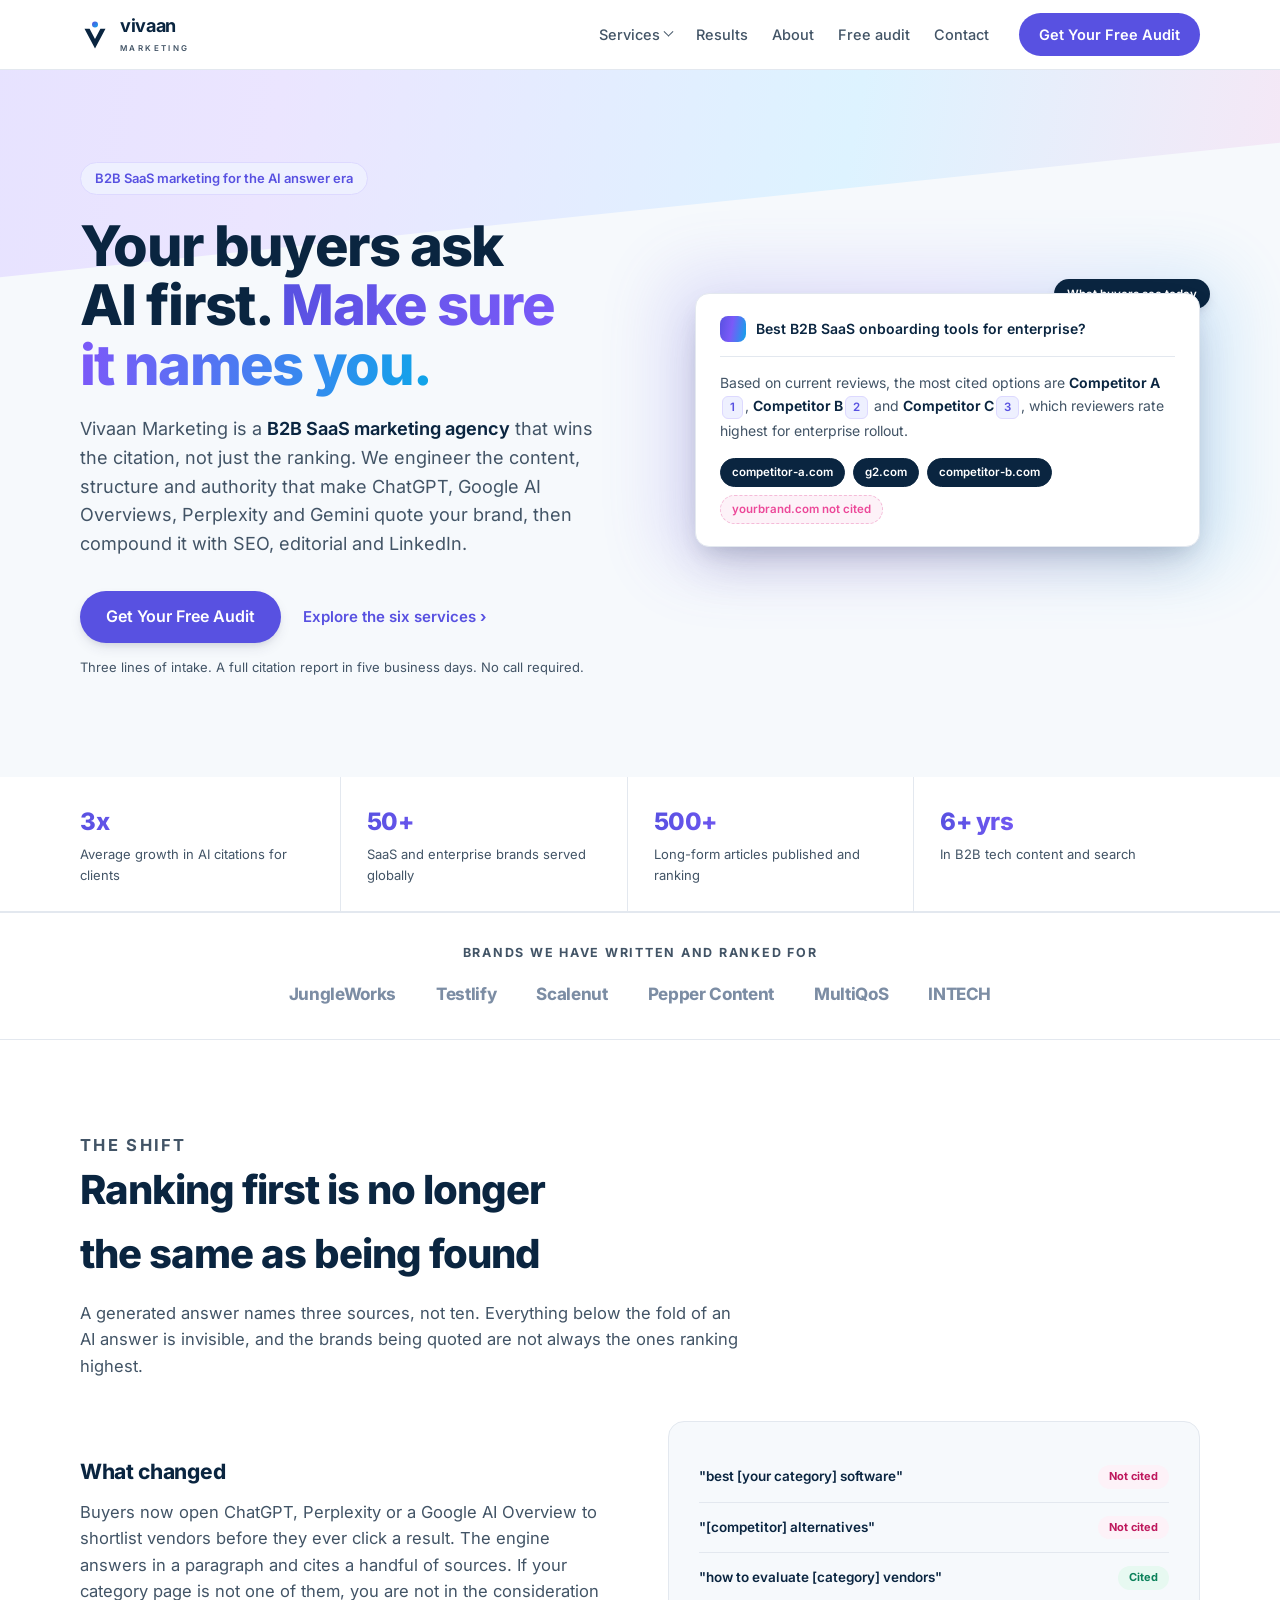
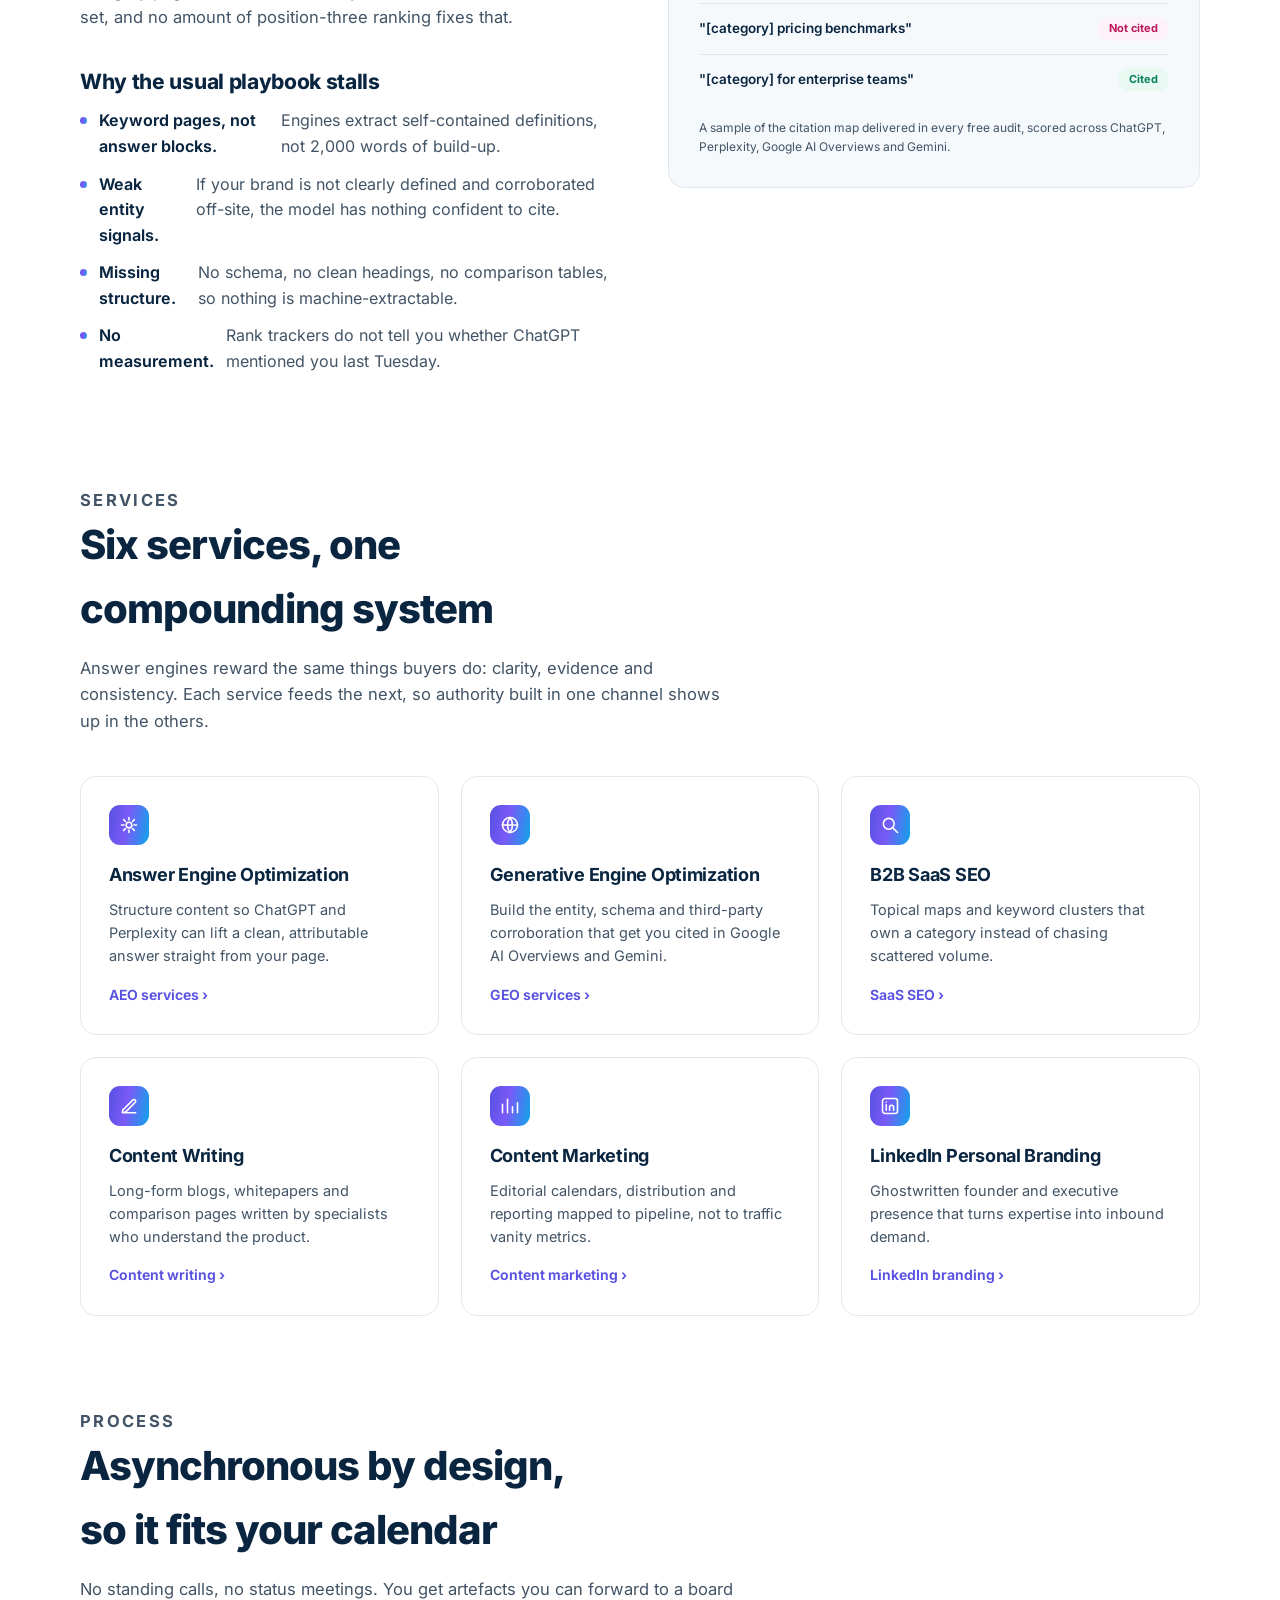
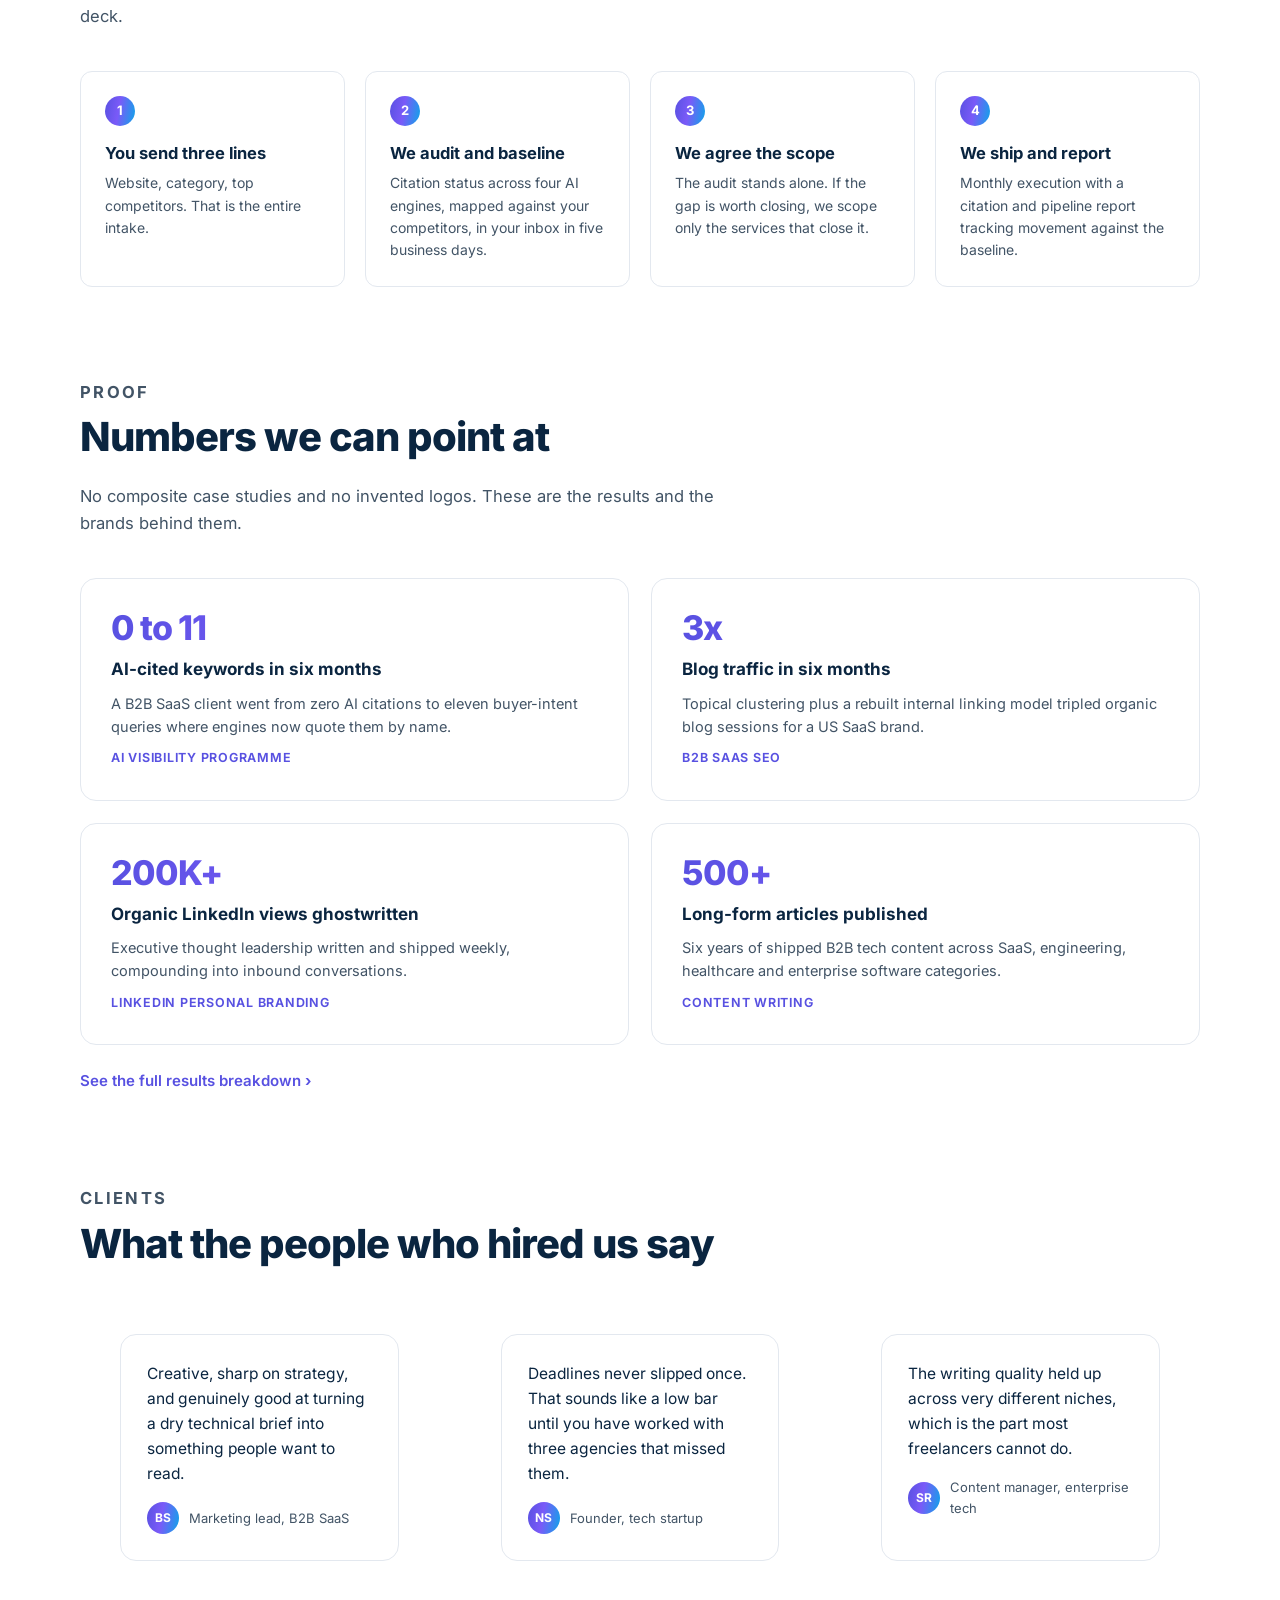
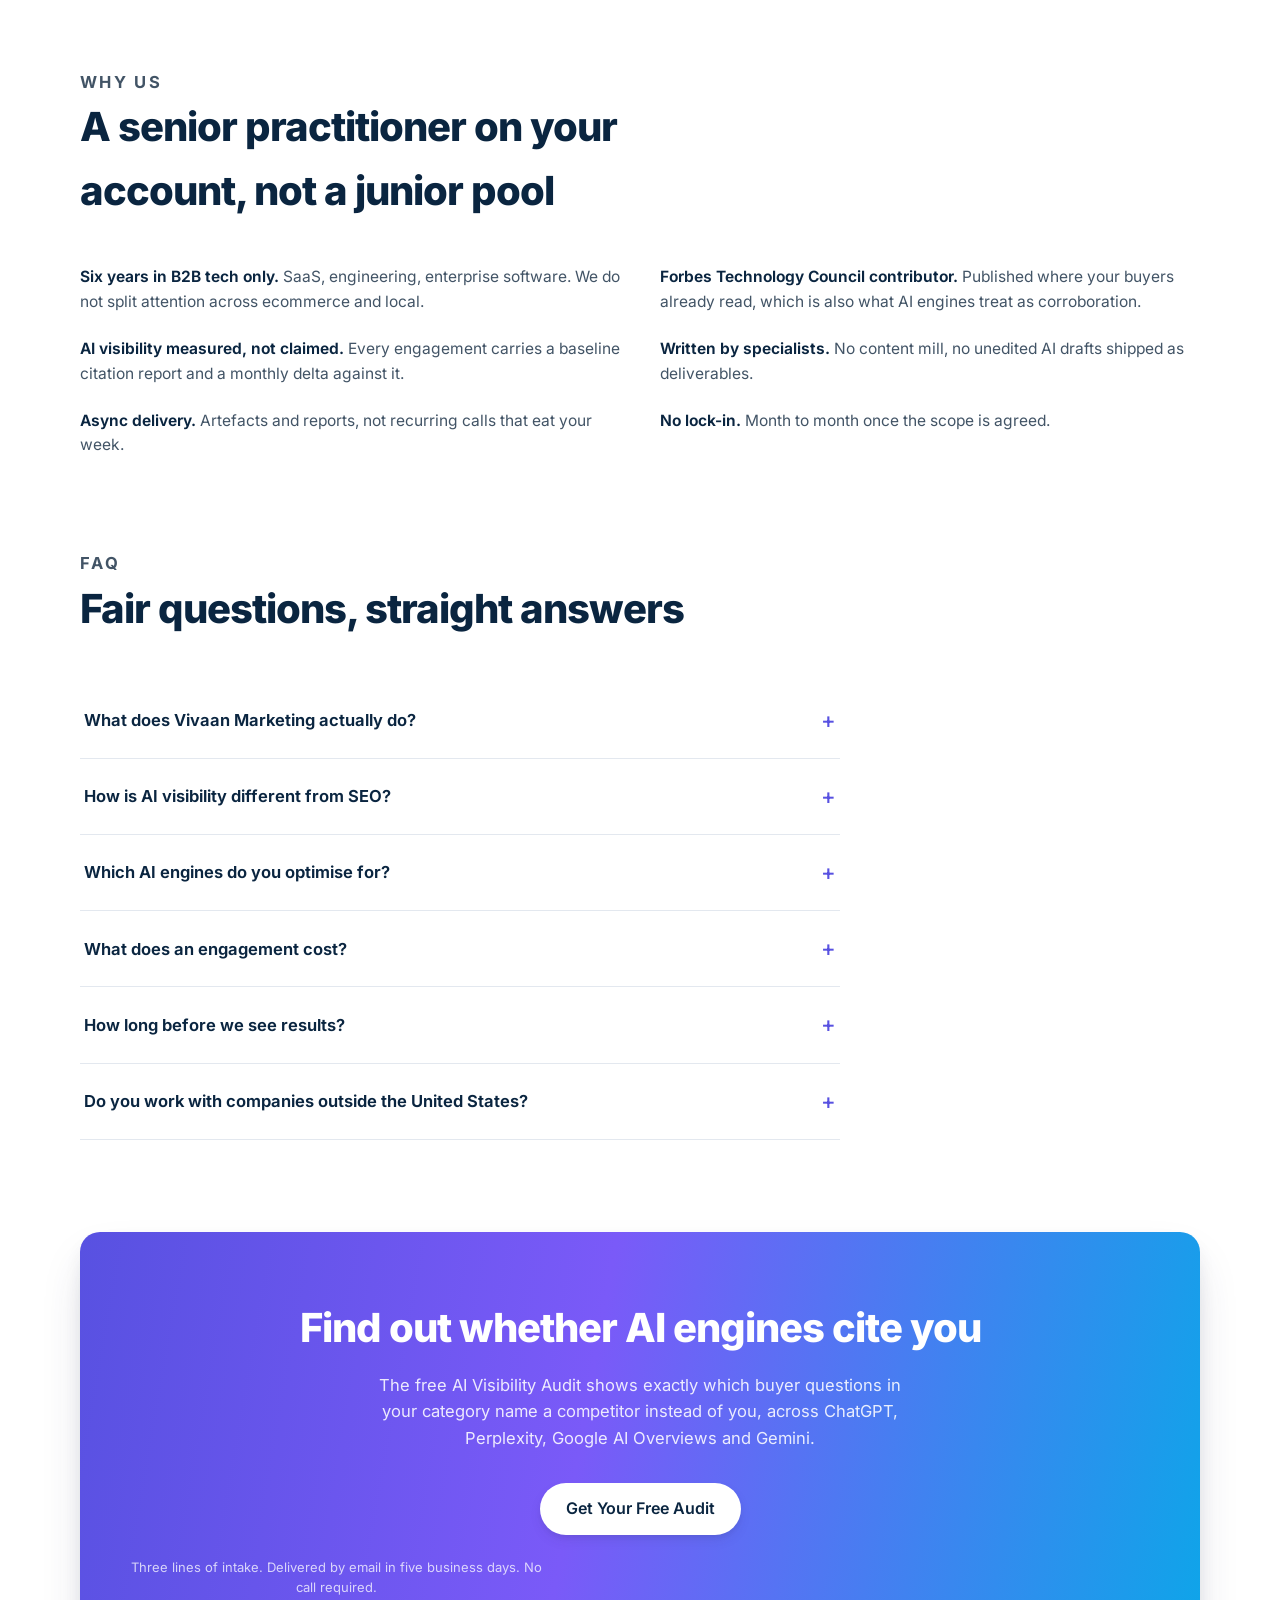
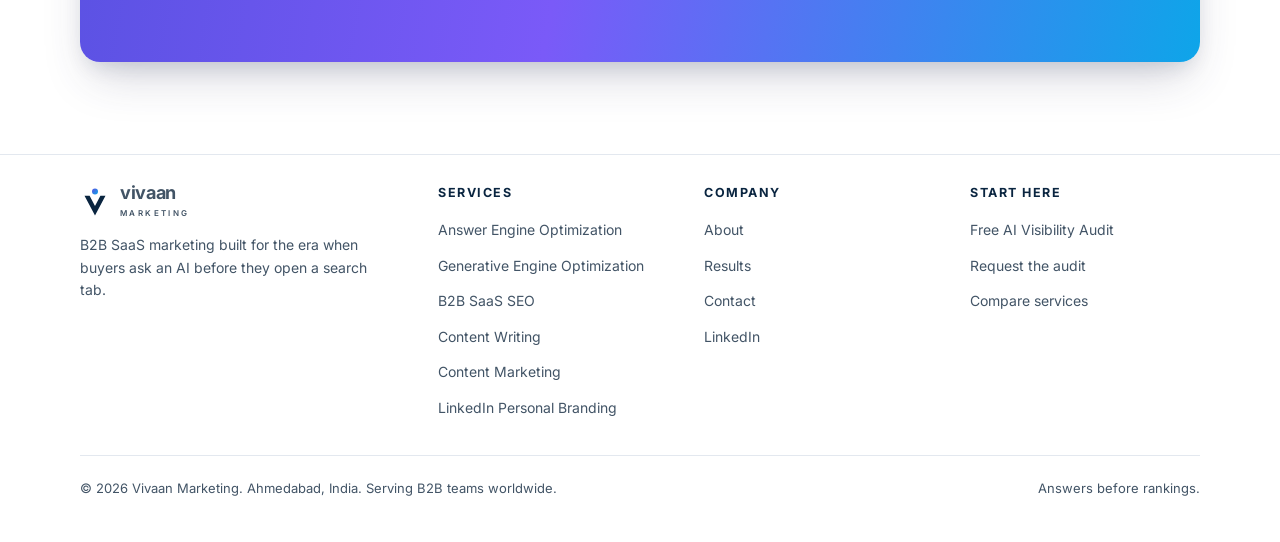
==== index.html @ de5fc1b3 "Build Vivaan Marketing site: 13 pages, AEO/GEO schema, CWV optimised Full-service B2B SaaS marketing" ====
<!doctype html>
<html lang="en">
<head>
<meta charset="utf-8">
<meta name="viewport" content="width=device-width, initial-scale=1">
<title>Vivaan Marketing | B2B SaaS Marketing and AI Visibility Agency</title>
<meta name="description" content="B2B SaaS marketing agency for AI search. We make ChatGPT, Google AI Overviews and Perplexity cite your brand. Free AI Visibility Audit, no call required.">
<link rel="canonical" href="https://vivaanmarketing.com/">
<meta name="robots" content="index, follow, max-image-preview:large, max-snippet:-1, max-video-preview:-1">
<link rel="preload" href="/assets/fonts/inter-latin.woff2" as="font" type="font/woff2" crossorigin>
<link rel="stylesheet" href="/assets/site.css">
<link rel="icon" href="/assets/favicon.svg" type="image/svg+xml">
<meta name="theme-color" content="#5851E1">
<meta property="og:site_name" content="Vivaan Marketing">
<meta property="og:title" content="Vivaan Marketing | B2B SaaS Marketing and AI Visibility Agency">
<meta property="og:description" content="B2B SaaS marketing agency for AI search. We make ChatGPT, Google AI Overviews and Perplexity cite your brand. Free AI Visibility Audit, no call required.">
<meta property="og:type" content="website">
<meta property="og:url" content="https://vivaanmarketing.com/">
<meta property="og:image" content="https://vivaanmarketing.com/assets/social-card.png">
<meta property="og:image:width" content="1200">
<meta property="og:image:height" content="630">
<meta name="twitter:card" content="summary_large_image">
<meta name="twitter:title" content="Vivaan Marketing | B2B SaaS Marketing and AI Visibility Agency">
<meta name="twitter:description" content="B2B SaaS marketing agency for AI search. We make ChatGPT, Google AI Overviews and Perplexity cite your brand. Free AI Visibility Audit, no call required.">
<meta name="twitter:image" content="https://vivaanmarketing.com/assets/social-card.png">
<script type="application/ld+json">{"@context":"https://schema.org","@graph":[{"@type":["ProfessionalService","Organization"],"@id":"https://vivaanmarketing.com/#org","name":"Vivaan Marketing","alternateName":"Vivaan Martech","url":"https://vivaanmarketing.com/","logo":{"@type":"ImageObject","url":"https://vivaanmarketing.com/assets/logo.svg"},"image":"https://vivaanmarketing.com/assets/social-card.png","email":"devmurari.sachin87@gmail.com","description":"B2B SaaS marketing agency specialising in AI search visibility. We make brands the source that ChatGPT, Google AI Overviews, Perplexity, Gemini and Claude cite, and back it with SEO, content and LinkedIn programmes.","slogan":"Answers before rankings.","foundingDate":"2024","sameAs":["https://www.linkedin.com/in/vivaan-martech-868863165/","https://sachindevmurari.com"],"address":{"@type":"PostalAddress","addressLocality":"Ahmedabad","addressRegion":"Gujarat","addressCountry":"IN"},"areaServed":[{"@type":"Country","name":"United States"},{"@type":"Country","name":"United Kingdom"},{"@type":"Country","name":"Canada"},{"@type":"Country","name":"Australia"},{"@type":"Country","name":"India"}],"knowsAbout":["Answer Engine Optimization","Generative Engine Optimization","AI search visibility","B2B SaaS SEO","B2B content marketing","LinkedIn personal branding","Topical authority","Schema markup"],"numberOfEmployees":{"@type":"QuantitativeValue","value":6}},{"@type":"WebSite","@id":"https://vivaanmarketing.com/#website","url":"https://vivaanmarketing.com/","name":"Vivaan Marketing","publisher":{"@id":"https://vivaanmarketing.com/#org"},"inLanguage":"en"},{"@type":"WebPage","@id":"https://vivaanmarketing.com/#page","url":"https://vivaanmarketing.com/","name":"Vivaan Marketing | B2B SaaS Marketing and AI Visibility Agency","description":"B2B SaaS marketing agency for AI search. We make ChatGPT, Google AI Overviews and Perplexity cite your brand. Free AI Visibility Audit, no call required.","isPartOf":{"@id":"https://vivaanmarketing.com/#website"},"about":{"@id":"https://vivaanmarketing.com/#org"},"inLanguage":"en"},{"@type":"FAQPage","mainEntity":[{"@type":"Question","name":"What does Vivaan Marketing actually do?","acceptedAnswer":{"@type":"Answer","text":"We are a B2B SaaS marketing agency that makes brands visible in AI answers and in search. Six services sit under one strategy: answer engine optimization, generative engine optimization, B2B SaaS SEO, content writing, content marketing, and LinkedIn personal branding. Most clients start with a free AI Visibility Audit and move to a monthly programme."}},{"@type":"Question","name":"How is AI visibility different from SEO?","acceptedAnswer":{"@type":"Answer","text":"SEO earns a position in a list of ten blue links. AI visibility earns a mention inside a single generated answer, where there is no list and usually three to five sources. The mechanics differ: AI engines favour clearly defined entities, extractable answer blocks, structured data, and corroboration across third-party sources. Ranking first on Google does not guarantee a citation in ChatGPT."}},{"@type":"Question","name":"Which AI engines do you optimise for?","acceptedAnswer":{"@type":"Answer","text":"ChatGPT and its search mode, Google AI Overviews and AI Mode, Perplexity, Google Gemini, Claude, and Microsoft Copilot. These systems draw on overlapping but distinct source pools, so we track each separately rather than assuming one score covers all of them."}},{"@type":"Question","name":"What does an engagement cost?","acceptedAnswer":{"@type":"Answer","text":"The AI Visibility Audit is free. Monthly programmes typically run between 2,000 and 6,000 US dollars depending on how many of the six services are in scope and the publishing volume. There is no long lock-in, and pricing is agreed in writing before anything starts."}},{"@type":"Question","name":"How long before we see results?","acceptedAnswer":{"@type":"Answer","text":"Technical and schema fixes can change AI citation behaviour within four to eight weeks because engines re-crawl frequently. Organic search movement is slower, usually three to six months for a competitive B2B category. Our published benchmark is one client moving from zero to eleven AI-cited keywords in six months."}},{"@type":"Question","name":"Do you work with companies outside the United States?","acceptedAnswer":{"@type":"Answer","text":"Yes. We are based in Ahmedabad, India and work with B2B teams across the United States, United Kingdom, Canada, Australia and India. Delivery is asynchronous by default, which is why time zones have never been the constraint."}}]}]}</script>
</head>
<body>
<a class="skip" href="#main">Skip to content</a>
<header class="nav"><div class="nav-inner" id="navInner"><a class="brand" href="/" aria-label="Vivaan Marketing home"><svg viewBox="0 0 200 200" width="30" height="30" aria-hidden="true" focusable="false"><defs><linearGradient id="navGrad" x1="0" y1="0" x2="1" y2="1"><stop offset="0" stop-color="#5851E1"/><stop offset="1" stop-color="#0EA5E9"/></linearGradient></defs><circle cx="100" cy="30" r="20" fill="url(#navGrad)"/><polygon class="mark-v" points="30,58 100,190 170,58 136,58 100,126 64,58"/></svg><span><span class="word">vivaan</span><span class="desc">MARKETING</span></span></a><button class="nav-toggle" type="button" aria-expanded="false" aria-controls="navLinks" aria-label="Open menu" id="navToggle"><svg viewBox="0 0 24 24" aria-hidden="true"><path d="M4 7h16M4 12h16M4 17h16"/></svg></button><nav class="nav-links" id="navLinks" aria-label="Primary"><details class="has-sub"><summary>Services</summary><div class="submenu"><a href="/services/">All services<span>The full engagement map</span></a><a href="/services/answer-engine-optimization/">Answer Engine Optimization<span>Get quoted in ChatGPT and Perplexity answers</span></a><a href="/services/generative-engine-optimization/">Generative Engine Optimization<span>Win citations in Google AI Overviews and Gemini</span></a><a href="/services/b2b-saas-seo/">B2B SaaS SEO<span>Topical authority that compounds into pipeline</span></a><a href="/services/content-writing/">Content Writing<span>Long-form written by senior B2B specialists</span></a><a href="/services/content-marketing/">Content Marketing<span>Editorial calendars tied to revenue KPIs</span></a><a href="/services/linkedin-personal-branding/">LinkedIn Personal Branding<span>Founder presence, ghostwritten and consistent</span></a></div></details><a href="/results/">Results</a><a href="/about/">About</a><a href="/free-ai-visibility-audit/">Free audit</a><a href="/contact/">Contact</a></nav><a class="btn" href="mailto:devmurari.sachin87@gmail.com?subject=Free%20AI%20Visibility%20Audit%20request&body=Hi%2C%0A%0AI%20would%20like%20the%20free%20AI%20Visibility%20Audit.%20Here%20are%20my%20three%20lines%3A%0A%0A1.%20Website%3A%20%0A2.%20Category%20(how%20buyers%20describe%20what%20we%20sell)%3A%20%0A3.%20Top%20three%20competitors%3A%20%0A%0AThanks%2C">Get Your Free Audit</a></div></header><main id="main">
<div class="hero"><div class="container"><div class="hero-inner"><div><p class="kicker">B2B SaaS marketing for the AI answer era</p><h1>Your buyers ask AI first. <span class="grad-text">Make sure it names you.</span></h1><p class="sub">Vivaan Marketing is a <strong>B2B SaaS marketing agency</strong> that wins the citation, not just the ranking. We engineer the content, structure and authority that make ChatGPT, Google AI Overviews, Perplexity and Gemini quote your brand, then compound it with SEO, editorial and LinkedIn.</p><div class="cta-row"><a class="btn big" href="mailto:devmurari.sachin87@gmail.com?subject=Free%20AI%20Visibility%20Audit%20request&body=Hi%2C%0A%0AI%20would%20like%20the%20free%20AI%20Visibility%20Audit.%20Here%20are%20my%20three%20lines%3A%0A%0A1.%20Website%3A%20%0A2.%20Category%20(how%20buyers%20describe%20what%20we%20sell)%3A%20%0A3.%20Top%20three%20competitors%3A%20%0A%0AThanks%2C">Get Your Free Audit</a><a class="link-arrow" href="/services/">Explore the six services</a></div><p class="cta-note">Three lines of intake. A full citation report in five business days. No call required.</p></div><div class="answer-stack"><div class="answer-glow"></div><span class="answer-tag">What buyers see today</span><div class="answer-card"><div class="q"><span class="dot"></span><span>Best B2B SaaS onboarding tools for enterprise?</span></div><div class="a">Based on current reviews, the most cited options are <strong>Competitor A</strong><span class="cite">1</span>, <strong>Competitor B</strong><span class="cite">2</span> and <strong>Competitor C</strong><span class="cite">3</span>, which reviewers rate highest for enterprise rollout.<div class="srcs"><span class="src-chip them">competitor-a.com</span><span class="src-chip them">g2.com</span><span class="src-chip them">competitor-b.com</span><span class="src-chip missing">yourbrand.com not cited</span></div></div></div></div></div></div></div><div class="stats"><div class="container"><div class="stats-inner"><div class="stat"><div class="n">3x</div><div class="d">Average growth in AI citations for clients</div></div><div class="stat"><div class="n">50+</div><div class="d">SaaS and enterprise brands served globally</div></div><div class="stat"><div class="n">500+</div><div class="d">Long-form articles published and ranking</div></div><div class="stat"><div class="n">6+ yrs</div><div class="d">In B2B tech content and search</div></div></div></div></div><div class="wall"><div class="container"><p class="lab">Brands we have written and ranked for</p><div class="wall-row"><span>JungleWorks</span><span>Testlify</span><span>Scalenut</span><span>Pepper Content</span><span>MultiQoS</span><span>INTECH</span></div></div></div><section><div class="container"><div class="sec-head"><p class="overline">The shift</p><h2>Ranking first is no longer the same as being found</h2><p>A generated answer names three sources, not ten. Everything below the fold of an AI answer is invisible, and the brands being quoted are not always the ones ranking highest.</p></div><div class="split"><div class="prose"><h3>What changed</h3><p>Buyers now open ChatGPT, Perplexity or a Google AI Overview to shortlist vendors before they ever click a result. The engine answers in a paragraph and cites a handful of sources. If your category page is not one of them, you are not in the consideration set, and no amount of position-three ranking fixes that.</p><h3>Why the usual playbook stalls</h3><ul><li><strong>Keyword pages, not answer blocks.</strong> Engines extract self-contained definitions, not 2,000 words of build-up.</li><li><strong>Weak entity signals.</strong> If your brand is not clearly defined and corroborated off-site, the model has nothing confident to cite.</li><li><strong>Missing structure.</strong> No schema, no clean headings, no comparison tables, so nothing is machine-extractable.</li><li><strong>No measurement.</strong> Rank trackers do not tell you whether ChatGPT mentioned you last Tuesday.</li></ul></div><div class="audit-visual"><div class="gap-row"><span class="kq">"best [your category] software"</span><span class="pill gap">Not cited</span></div><div class="gap-row"><span class="kq">"[competitor] alternatives"</span><span class="pill gap">Not cited</span></div><div class="gap-row"><span class="kq">"how to evaluate [category] vendors"</span><span class="pill cited">Cited</span></div><div class="gap-row"><span class="kq">"[category] pricing benchmarks"</span><span class="pill gap">Not cited</span></div><div class="gap-row"><span class="kq">"[category] for enterprise teams"</span><span class="pill cited">Cited</span></div><p class="cap">A sample of the citation map delivered in every free audit, scored across ChatGPT, Perplexity, Google AI Overviews and Gemini.</p></div></div></div></section><section id="services"><div class="container"><div class="sec-head"><p class="overline">Services</p><h2>Six services, one compounding system</h2><p>Answer engines reward the same things buyers do: clarity, evidence and consistency. Each service feeds the next, so authority built in one channel shows up in the others.</p></div><div class="cards"><a class="card" href="/services/answer-engine-optimization/"><span class="chip"><svg viewBox="0 0 24 24" aria-hidden="true" focusable="false"><path d="M12 3v3M12 18v3M3 12h3M18 12h3M5.6 5.6l2.1 2.1M16.3 16.3l2.1 2.1M18.4 5.6l-2.1 2.1M7.7 16.3l-2.1 2.1"/><circle cx="12" cy="12" r="3.4"/></svg></span><h3>Answer Engine Optimization</h3><p>Structure content so ChatGPT and Perplexity can lift a clean, attributable answer straight from your page.</p><span class="go">AEO services</span></a><a class="card" href="/services/generative-engine-optimization/"><span class="chip"><svg viewBox="0 0 24 24" aria-hidden="true" focusable="false"><circle cx="12" cy="12" r="9"/><path d="M3 12h18M12 3a15 15 0 0 1 0 18a15 15 0 0 1 0-18"/></svg></span><h3>Generative Engine Optimization</h3><p>Build the entity, schema and third-party corroboration that get you cited in Google AI Overviews and Gemini.</p><span class="go">GEO services</span></a><a class="card" href="/services/b2b-saas-seo/"><span class="chip"><svg viewBox="0 0 24 24" aria-hidden="true" focusable="false"><circle cx="10.5" cy="10.5" r="6.5"/><path d="M15.4 15.4L21 21"/></svg></span><h3>B2B SaaS SEO</h3><p>Topical maps and keyword clusters that own a category instead of chasing scattered volume.</p><span class="go">SaaS SEO</span></a><a class="card" href="/services/content-writing/"><span class="chip"><svg viewBox="0 0 24 24" aria-hidden="true" focusable="false"><path d="M4 20h16M5 16.5L16.8 4.7a2 2 0 0 1 2.8 2.8L7.8 19.3 4 20l.7-3.8z"/></svg></span><h3>Content Writing</h3><p>Long-form blogs, whitepapers and comparison pages written by specialists who understand the product.</p><span class="go">Content writing</span></a><a class="card" href="/services/content-marketing/"><span class="chip"><svg viewBox="0 0 24 24" aria-hidden="true" focusable="false"><path d="M3 20V10M9 20V4M15 20v-7M21 20V8"/></svg></span><h3>Content Marketing</h3><p>Editorial calendars, distribution and reporting mapped to pipeline, not to traffic vanity metrics.</p><span class="go">Content marketing</span></a><a class="card" href="/services/linkedin-personal-branding/"><span class="chip"><svg viewBox="0 0 24 24" aria-hidden="true" focusable="false"><rect x="3" y="3" width="18" height="18" rx="3"/><path d="M7.5 10.5V17M7.5 7.2v.1M11.5 17v-3.6a2.4 2.4 0 0 1 4.8 0V17"/></svg></span><h3>LinkedIn Personal Branding</h3><p>Ghostwritten founder and executive presence that turns expertise into inbound demand.</p><span class="go">LinkedIn branding</span></a></div></div></section><section><div class="container"><div class="sec-head"><p class="overline">Process</p><h2>Asynchronous by design, so it fits your calendar</h2><p>No standing calls, no status meetings. You get artefacts you can forward to a board deck.</p></div><div class="steps"><div class="step"><span class="num">1</span><h3>You send three lines</h3><p>Website, category, top competitors. That is the entire intake.</p></div><div class="step"><span class="num">2</span><h3>We audit and baseline</h3><p>Citation status across four AI engines, mapped against your competitors, in your inbox in five business days.</p></div><div class="step"><span class="num">3</span><h3>We agree the scope</h3><p>The audit stands alone. If the gap is worth closing, we scope only the services that close it.</p></div><div class="step"><span class="num">4</span><h3>We ship and report</h3><p>Monthly execution with a citation and pipeline report tracking movement against the baseline.</p></div></div></div></section><section><div class="container"><div class="sec-head"><p class="overline">Proof</p><h2>Numbers we can point at</h2><p>No composite case studies and no invented logos. These are the results and the brands behind them.</p></div><div class="results"><div class="result"><div class="metric">0 to 11</div><h3>AI-cited keywords in six months</h3><p>A B2B SaaS client went from zero AI citations to eleven buyer-intent queries where engines now quote them by name.</p><span class="who">AI visibility programme</span></div><div class="result"><div class="metric">3x</div><h3>Blog traffic in six months</h3><p>Topical clustering plus a rebuilt internal linking model tripled organic blog sessions for a US SaaS brand.</p><span class="who">B2B SaaS SEO</span></div><div class="result"><div class="metric">200K+</div><h3>Organic LinkedIn views ghostwritten</h3><p>Executive thought leadership written and shipped weekly, compounding into inbound conversations.</p><span class="who">LinkedIn personal branding</span></div><div class="result"><div class="metric">500+</div><h3>Long-form articles published</h3><p>Six years of shipped B2B tech content across SaaS, engineering, healthcare and enterprise software categories.</p><span class="who">Content writing</span></div></div><p class="cta-note" style="margin-top:24px"><a class="link-arrow" href="/results/">See the full results breakdown</a></p></div></section><section><div class="container"><div class="sec-head"><p class="overline">Clients</p><h2>What the people who hired us say</h2></div><div class="quotes"><figure class="quote"><blockquote>Creative, sharp on strategy, and genuinely good at turning a dry technical brief into something people want to read.</blockquote><figcaption><span class="av">BS</span><span>Marketing lead, B2B SaaS</span></figcaption></figure><figure class="quote"><blockquote>Deadlines never slipped once. That sounds like a low bar until you have worked with three agencies that missed them.</blockquote><figcaption><span class="av">NS</span><span>Founder, tech startup</span></figcaption></figure><figure class="quote"><blockquote>The writing quality held up across very different niches, which is the part most freelancers cannot do.</blockquote><figcaption><span class="av">SR</span><span>Content manager, enterprise tech</span></figcaption></figure></div></div></section><section><div class="container"><div class="sec-head"><p class="overline">Why us</p><h2>A senior practitioner on your account, not a junior pool</h2></div><ul class="why-list"><li><span><strong>Six years in B2B tech only.</strong> SaaS, engineering, enterprise software. We do not split attention across ecommerce and local.</span></li><li><span><strong>Forbes Technology Council contributor.</strong> Published where your buyers already read, which is also what AI engines treat as corroboration.</span></li><li><span><strong>AI visibility measured, not claimed.</strong> Every engagement carries a baseline citation report and a monthly delta against it.</span></li><li><span><strong>Written by specialists.</strong> No content mill, no unedited AI drafts shipped as deliverables.</span></li><li><span><strong>Async delivery.</strong> Artefacts and reports, not recurring calls that eat your week.</span></li><li><span><strong>No lock-in.</strong> Month to month once the scope is agreed.</span></li></ul></div></section><section><div class="container"><div class="sec-head"><p class="overline">FAQ</p><h2>Fair questions, straight answers</h2></div><div class="faq"><details><summary>What does Vivaan Marketing actually do?</summary><div class="ans">We are a B2B SaaS marketing agency that makes brands visible in AI answers and in search. Six services sit under one strategy: answer engine optimization, generative engine optimization, B2B SaaS SEO, content writing, content marketing, and LinkedIn personal branding. Most clients start with a free AI Visibility Audit and move to a monthly programme.</div></details><details><summary>How is AI visibility different from SEO?</summary><div class="ans">SEO earns a position in a list of ten blue links. AI visibility earns a mention inside a single generated answer, where there is no list and usually three to five sources. The mechanics differ: AI engines favour clearly defined entities, extractable answer blocks, structured data, and corroboration across third-party sources. Ranking first on Google does not guarantee a citation in ChatGPT.</div></details><details><summary>Which AI engines do you optimise for?</summary><div class="ans">ChatGPT and its search mode, Google AI Overviews and AI Mode, Perplexity, Google Gemini, Claude, and Microsoft Copilot. These systems draw on overlapping but distinct source pools, so we track each separately rather than assuming one score covers all of them.</div></details><details><summary>What does an engagement cost?</summary><div class="ans">The AI Visibility Audit is free. Monthly programmes typically run between 2,000 and 6,000 US dollars depending on how many of the six services are in scope and the publishing volume. There is no long lock-in, and pricing is agreed in writing before anything starts.</div></details><details><summary>How long before we see results?</summary><div class="ans">Technical and schema fixes can change AI citation behaviour within four to eight weeks because engines re-crawl frequently. Organic search movement is slower, usually three to six months for a competitive B2B category. Our published benchmark is one client moving from zero to eleven AI-cited keywords in six months.</div></details><details><summary>Do you work with companies outside the United States?</summary><div class="ans">Yes. We are based in Ahmedabad, India and work with B2B teams across the United States, United Kingdom, Canada, Australia and India. Delivery is asynchronous by default, which is why time zones have never been the constraint.</div></details></div></div></section><div class="cta"><div class="container"><div class="cta-panel"><h2>Find out whether AI engines cite you</h2><p>The free AI Visibility Audit shows exactly which buyer questions in your category name a competitor instead of you, across ChatGPT, Perplexity, Google AI Overviews and Gemini.</p><div class="cta-row"><a class="btn big on-grad" href="mailto:devmurari.sachin87@gmail.com?subject=Free%20AI%20Visibility%20Audit%20request&body=Hi%2C%0A%0AI%20would%20like%20the%20free%20AI%20Visibility%20Audit.%20Here%20are%20my%20three%20lines%3A%0A%0A1.%20Website%3A%20%0A2.%20Category%20(how%20buyers%20describe%20what%20we%20sell)%3A%20%0A3.%20Top%20three%20competitors%3A%20%0A%0AThanks%2C">Get Your Free Audit</a></div><p class="fine">Three lines of intake. Delivered by email in five business days. No call required.</p></div></div></div>
</main>
<footer><div class="container"><div class="foot-grid"><div><a class="brand" href="/" aria-label="Vivaan Marketing home"><svg viewBox="0 0 200 200" width="30" height="30" aria-hidden="true" focusable="false"><defs><linearGradient id="footGrad" x1="0" y1="0" x2="1" y2="1"><stop offset="0" stop-color="#5851E1"/><stop offset="1" stop-color="#0EA5E9"/></linearGradient></defs><circle cx="100" cy="30" r="20" fill="url(#footGrad)"/><polygon class="mark-v" points="30,58 100,190 170,58 136,58 100,126 64,58"/></svg><span><span class="word">vivaan</span><span class="desc">MARKETING</span></span></a><p class="foot-blurb">B2B SaaS marketing built for the era when buyers ask an AI before they open a search tab.</p></div><div><h4>Services</h4><ul><li><a href="/services/answer-engine-optimization/">Answer Engine Optimization</a></li><li><a href="/services/generative-engine-optimization/">Generative Engine Optimization</a></li><li><a href="/services/b2b-saas-seo/">B2B SaaS SEO</a></li><li><a href="/services/content-writing/">Content Writing</a></li><li><a href="/services/content-marketing/">Content Marketing</a></li><li><a href="/services/linkedin-personal-branding/">LinkedIn Personal Branding</a></li></ul></div><div><h4>Company</h4><ul><li><a href="/about/">About</a></li><li><a href="/results/">Results</a></li><li><a href="/contact/">Contact</a></li><li><a href="https://www.linkedin.com/in/vivaan-martech-868863165/" rel="me noopener">LinkedIn</a></li></ul></div><div><h4>Start here</h4><ul><li><a href="/free-ai-visibility-audit/">Free AI Visibility Audit</a></li><li><a href="mailto:devmurari.sachin87@gmail.com?subject=Free%20AI%20Visibility%20Audit%20request&body=Hi%2C%0A%0AI%20would%20like%20the%20free%20AI%20Visibility%20Audit.%20Here%20are%20my%20three%20lines%3A%0A%0A1.%20Website%3A%20%0A2.%20Category%20(how%20buyers%20describe%20what%20we%20sell)%3A%20%0A3.%20Top%20three%20competitors%3A%20%0A%0AThanks%2C">Request the audit</a></li><li><a href="/services/">Compare services</a></li></ul></div></div><div class="foot-bar"><div class="foot-inner"><span>&copy; 2026 Vivaan Marketing. Ahmedabad, India. Serving B2B teams worldwide.</span><span class="spacer"></span><span>Answers before rankings.</span></div></div></div></footer>
<script>(function(){var t=document.getElementById("navToggle"),n=document.getElementById("navInner");t.addEventListener("click",function(){var o=n.classList.toggle("open");t.setAttribute("aria-expanded",o?"true":"false");t.setAttribute("aria-label",o?"Close menu":"Open menu");});})();</script>
</body>
</html>
---- assets/site.css ----
@font-face {
  font-family: "InterVar";
  src: url("/assets/fonts/inter-latin.woff2") format("woff2");
  font-weight: 100 900;
  font-style: normal;
  font-display: swap;
  unicode-range: U+0000-00FF, U+0131, U+0152-0153, U+02BB-02BC, U+02C6, U+02DA, U+02DC, U+2000-206F, U+2074, U+20AC, U+2122, U+2191, U+2193, U+2212, U+2215, U+FEFF, U+FFFD;
}

  :root {
    --ink: #0A2540;
    --body: #425466;
    --ground: #F6F9FC;
    --white: #FFFFFF;
    --line: #E3E8EF;
    --indigo: #5851E1;
    --indigo-deep: #443DC4;
    --violet: #7A5AF8;
    --cyan: #0EA5E9;
    --pink: #EC4899;
    --green: #10B981;
    --grad: linear-gradient(100deg, #5851E1 0%, #7A5AF8 45%, #0EA5E9 100%);
    --shadow-md: 0 6px 14px -3px rgba(50, 50, 93, 0.14), 0 3px 7px -3px rgba(10, 37, 64, 0.12);
    --shadow-lg: 0 24px 48px -12px rgba(50, 50, 93, 0.22), 0 10px 22px -8px rgba(10, 37, 64, 0.16);
  }

  html { scroll-behavior: smooth; }
  @media (prefers-reduced-motion: reduce) {
    html { scroll-behavior: auto; }
    * { animation: none !important; transition: none !important; }
  }
  body {
    margin: 0; background: var(--white); color: var(--ink);
    font-family: "InterVar", "Segoe UI", system-ui, -apple-system, sans-serif;
    line-height: 1.6; font-size: 16px;
    -webkit-font-smoothing: antialiased;
  }
  .container { max-width: 1120px; margin: 0 auto; padding: 0 28px; }
  a { color: inherit; }
  :focus-visible { outline: 2px solid var(--indigo); outline-offset: 3px; }

  .mark-v { fill: var(--ink); }

  /* ---------- nav ---------- */
  header.nav {
    position: sticky; top: 0; z-index: 20;
    background: rgba(255, 255, 255, 0.88); backdrop-filter: blur(10px);
    border-bottom: 1px solid var(--line);
  }
  .nav-inner { display: flex; align-items: center; gap: 30px; padding: 13px 28px; max-width: 1120px; margin: 0 auto; }
  .brand { display: flex; align-items: center; gap: 10px; text-decoration: none; margin-right: auto; }
  .brand .word { font-weight: 700; font-size: 18px; letter-spacing: -0.02em; line-height: 1; }
  .brand .desc { display: block; font-size: 8px; font-weight: 600; letter-spacing: 0.3em; color: var(--body); margin-top: 2px; }
  .nav-links { display: flex; gap: 24px; font-size: 14.5px; font-weight: 500; }
  .nav-links a { text-decoration: none; color: var(--body); }
  .nav-links a:hover { color: var(--ink); }
  .btn {
    display: inline-flex; align-items: center; gap: 8px;
    background: var(--indigo); color: #fff; border-radius: 99px;
    font-weight: 600; font-size: 14.5px; text-decoration: none;
    padding: 10px 20px; transition: background 0.2s ease, transform 0.2s ease, box-shadow 0.2s ease;
  }
  .btn:hover { background: var(--indigo-deep); }
  .btn.big { font-size: 16px; padding: 13px 26px; box-shadow: var(--shadow-md); }
  .btn.big:hover { transform: translateY(-1px); box-shadow: var(--shadow-lg); }
  .btn.on-grad { background: #fff; color: var(--ink); }
  .btn.on-grad:hover { background: #F0F4FF; }
  .link-arrow { font-size: 15px; font-weight: 600; color: var(--indigo); text-decoration: none; }
  .link-arrow:hover { color: var(--indigo-deep); }
  .link-arrow::after { content: " \203A"; font-weight: 700; }
  @media (max-width: 760px) { .nav-links { display: none; } }

  /* ---------- hero ---------- */
  .hero { position: relative; overflow: hidden; background: var(--ground); }
  .hero::before {
    content: ""; position: absolute; left: -12%; right: -12%; top: -420px; height: 560px;
    background: linear-gradient(100deg, #E4E1FF 0%, #EBE5FF 30%, #DDF3FF 65%, #FCE4F3 100%);
    transform: skewY(-6deg);
  }
  .hero-inner { position: relative; display: grid; grid-template-columns: 1.05fr 0.95fr; gap: 56px; align-items: center; padding: 92px 0 100px; }
  .kicker {
    display: inline-flex; align-items: center; gap: 8px;
    font-size: 13px; font-weight: 600; color: var(--indigo);
    background: #EEF0FF; border: 1px solid #DDD9FF; border-radius: 99px;
    padding: 5px 14px; margin: 0 0 22px;
  }
  h1 {
    font-size: clamp(36px, 5.2vw, 56px); line-height: 1.06; letter-spacing: -0.03em;
    font-weight: 800; margin: 0 0 20px; text-wrap: balance;
  }
  h1 .grad-text {
    background: var(--grad); -webkit-background-clip: text; background-clip: text; color: transparent;
  }
  .hero p.sub { font-size: 18px; color: var(--body); max-width: 47ch; margin: 0 0 32px; }
  .hero p.sub strong { color: var(--ink); font-weight: 650; }
  .cta-row { display: flex; align-items: center; gap: 22px; flex-wrap: wrap; }
  .cta-note { font-size: 13px; color: var(--body); margin: 14px 0 0; }

  /* AI answer visual */
  .answer-stack { position: relative; }
  .answer-glow {
    position: absolute; inset: -8% -6%; border-radius: 28px;
    background: var(--grad); opacity: 0.16; filter: blur(34px);
  }
  .answer-card {
    position: relative; background: #fff; border-radius: 14px; box-shadow: var(--shadow-lg);
    border: 1px solid var(--line); padding: 22px 24px; font-size: 14px;
  }
  .answer-card .q { display: flex; gap: 10px; align-items: center; padding-bottom: 14px; border-bottom: 1px solid var(--line); font-weight: 600; }
  .answer-card .q .dot { width: 26px; height: 26px; border-radius: 8px; background: var(--grad); flex: none; }
  .answer-card .a { padding-top: 14px; color: var(--body); line-height: 1.65; }
  .answer-card .a strong { color: var(--ink); font-weight: 650; }
  .cite {
    display: inline-block; background: #EEF0FF; border: 1px solid #DDD9FF; color: var(--indigo);
    font-size: 11.5px; font-weight: 600; border-radius: 6px; padding: 1px 7px; margin: 0 2px;
  }
  .answer-card .srcs { display: flex; gap: 8px; margin-top: 16px; flex-wrap: wrap; }
  .src-chip { font-size: 11.5px; font-weight: 600; color: var(--body); background: var(--ground); border: 1px solid var(--line); border-radius: 99px; padding: 4px 11px; }
  .src-chip.them { color: #fff; background: var(--ink); border-color: var(--ink); }
  .src-chip.missing { color: var(--pink); background: #FDF2F8; border: 1.5px dashed #F5BBD8; }
  .answer-tag {
    position: absolute; right: -10px; top: -14px; background: var(--ink); color: #fff;
    font-size: 11.5px; font-weight: 600; border-radius: 99px; padding: 6px 13px; box-shadow: var(--shadow-md);
  }
  @media (max-width: 900px) {
    .hero-inner { grid-template-columns: 1fr; padding: 68px 0 80px; }
    .answer-stack { max-width: 460px; }
  }

  /* ---------- proof bar ---------- */
  .stats { border-bottom: 1px solid var(--line); background: #fff; }
  .stats-inner { display: flex; flex-wrap: wrap; }
  .stat { flex: 1 1 200px; padding: 26px 26px 26px 0; }
  .stat + .stat { border-left: 1px solid var(--line); padding-left: 26px; }
  .stat .n { font-size: 24px; font-weight: 800; letter-spacing: -0.02em; background: var(--grad); -webkit-background-clip: text; background-clip: text; color: transparent; }
  .stat .d { font-size: 13px; color: var(--body); margin-top: 2px; }
  @media (max-width: 720px) { .stat + .stat { border-left: none; padding-left: 0; border-top: 1px solid var(--line); } }

  /* ---------- sections ---------- */
  section { padding: 92px 0 0; }
  .sec-head { max-width: 660px; margin-bottom: 42px; }
  .overline { font-size: 12.5px; font-weight: 700; letter-spacing: 0.14em; text-transform: uppercase; color: var(--indigo); margin: 0 0 10px; }
  h2 { font-size: clamp(28px, 3.8vw, 40px); letter-spacing: -0.025em; font-weight: 800; margin: 0 0 14px; text-wrap: balance; }
  .sec-head p { color: var(--body); margin: 0; font-size: 16.5px; }

  /* audit section */
  .audit-wrap { display: grid; grid-template-columns: 1fr 1fr; gap: 56px; align-items: center; }
  .audit-list { list-style: none; margin: 0 0 30px; padding: 0; display: flex; flex-direction: column; gap: 18px; }
  .audit-list li { display: flex; gap: 14px; font-size: 15.5px; color: var(--body); }
  .audit-list li strong { color: var(--ink); font-weight: 650; }
  .check { flex: none; width: 22px; height: 22px; border-radius: 50%; background: #E7F9F1; display: flex; align-items: center; justify-content: center; margin-top: 2px; }
  .check svg { width: 12px; height: 12px; stroke: var(--green); stroke-width: 2.6; fill: none; stroke-linecap: round; stroke-linejoin: round; }
  .audit-visual { background: var(--ground); border: 1px solid var(--line); border-radius: 16px; padding: 30px; }
  .gap-row { display: flex; align-items: center; justify-content: space-between; gap: 12px; padding: 13px 0; border-bottom: 1px solid var(--line); font-size: 13.5px; font-weight: 600; }
  .gap-row:last-of-type { border-bottom: none; }
  .gap-row .kq { color: var(--ink); }
  .pill { font-size: 11px; font-weight: 700; border-radius: 99px; padding: 3px 11px; white-space: nowrap; }
  .pill.cited { background: #E7F9F1; color: #0B815A; }
  .pill.gap { background: #FDF2F8; color: #BE185D; }
  .audit-visual .cap { font-size: 12px; color: var(--body); margin: 14px 0 0; }
  @media (max-width: 860px) { .audit-wrap { grid-template-columns: 1fr; gap: 40px; } }

  /* process */
  .steps { display: grid; grid-template-columns: repeat(4, 1fr); gap: 20px; }
  .step { background: #fff; border: 1px solid var(--line); border-radius: 12px; padding: 24px; }
  .step .num {
    width: 30px; height: 30px; border-radius: 99px; background: var(--grad); color: #fff;
    display: flex; align-items: center; justify-content: center;
    font-size: 13px; font-weight: 700; margin-bottom: 14px;
  }
  .step h3 { font-size: 16.5px; margin: 0 0 6px; font-weight: 700; }
  .step p { font-size: 14px; color: var(--body); margin: 0; }
  @media (max-width: 940px) { .steps { grid-template-columns: repeat(2, 1fr); } }
  @media (max-width: 560px) { .steps { grid-template-columns: 1fr; } }

  /* pricing ladder */
  .plans { display: grid; grid-template-columns: 1fr 1fr; gap: 24px; align-items: stretch; }
  .plan { background: #fff; border: 1px solid var(--line); border-radius: 16px; padding: 34px; display: flex; flex-direction: column; box-shadow: 0 2px 5px -1px rgba(50,50,93,0.08); }
  .plan.featured { border: 2px solid var(--indigo); box-shadow: var(--shadow-md); position: relative; }
  .plan .badge {
    position: absolute; top: -13px; left: 30px; background: var(--grad); color: #fff;
    font-size: 11.5px; font-weight: 700; border-radius: 99px; padding: 4px 14px;
  }
  .plan .tier { font-size: 13px; font-weight: 700; letter-spacing: 0.1em; text-transform: uppercase; color: var(--indigo); margin: 0 0 8px; }
  .plan .price { font-size: 34px; font-weight: 800; letter-spacing: -0.02em; margin: 0; }
  .plan .price span { font-size: 15px; font-weight: 500; color: var(--body); }
  .plan .for { font-size: 14px; color: var(--body); margin: 6px 0 22px; }
  .plan ul { list-style: none; margin: 0 0 28px; padding: 0; display: flex; flex-direction: column; gap: 12px; }
  .plan ul li { display: flex; gap: 11px; font-size: 14.5px; color: var(--body); }
  .plan .cta-slot { margin-top: auto; }
  @media (max-width: 820px) { .plans { grid-template-columns: 1fr; } }

  /* why me */
  .why-list { list-style: none; margin: 0; padding: 0; display: grid; grid-template-columns: 1fr 1fr; gap: 22px 40px; }
  .why-list li { display: flex; gap: 14px; font-size: 15.5px; color: var(--body); }
  .why-list li strong { color: var(--ink); font-weight: 650; }
  @media (max-width: 720px) { .why-list { grid-template-columns: 1fr; } }

  /* FAQ */
  .faq { max-width: 760px; }
  .faq details { border-bottom: 1px solid var(--line); }
  .faq summary {
    cursor: pointer; list-style: none; display: flex; justify-content: space-between; align-items: center;
    gap: 20px; padding: 20px 4px; font-size: 16.5px; font-weight: 650;
  }
  .faq summary::-webkit-details-marker { display: none; }
  .faq summary::after { content: "+"; font-size: 22px; font-weight: 500; color: var(--indigo); flex: none; }
  .faq details[open] summary::after { content: "\2212"; }
  .faq .ans { padding: 0 4px 22px; color: var(--body); font-size: 15px; max-width: 62ch; }

  /* about band */
  .about-band { background: var(--ground); border-top: 1px solid var(--line); border-bottom: 1px solid var(--line); margin-top: 92px; padding: 64px 0; }
  .about-band .inner { display: grid; grid-template-columns: auto 1fr; gap: 40px; align-items: center; max-width: 880px; margin: 0 auto; padding: 0 28px; }
  .about-band svg { width: 80px; height: 80px; }
  .about-band p { margin: 0 0 10px; color: var(--body); font-size: 15.5px; }
  .about-band p strong { color: var(--ink); font-weight: 650; }
  @media (max-width: 640px) { .about-band .inner { grid-template-columns: 1fr; } }

  /* CTA */
  .cta { padding: 92px 0; }
  .cta-panel {
    background: var(--grad); border-radius: 20px; padding: 64px 40px; text-align: center;
    color: #fff; box-shadow: var(--shadow-lg);
  }
  .cta-panel h2 { color: #fff; margin-bottom: 12px; }
  .cta-panel p { color: rgba(255,255,255,0.87); max-width: 54ch; margin: 0 auto 32px; font-size: 16.5px; }
  .cta-panel .cta-row { justify-content: center; }
  .cta-panel .fine { font-size: 13px; color: rgba(255,255,255,0.75); margin: 22px 0 0; }

  footer { border-top: 1px solid var(--line); padding: 28px 0 44px; background: #fff; }
  .foot-inner { display: flex; align-items: center; gap: 14px; flex-wrap: wrap; font-size: 13px; color: var(--body); }
  .foot-inner .spacer { margin-left: auto; }

/* ============ multi-page additions ============ */

  img, svg { max-width: 100%; }
  .skip {
    position: absolute; left: -9999px; top: 0; background: var(--ink); color: #fff;
    padding: 10px 16px; border-radius: 0 0 8px 0; z-index: 100; font-weight: 600; font-size: 14px;
  }
  .skip:focus { left: 0; }

  /* nav: dropdown + mobile */
  .nav-links a.current { color: var(--ink); font-weight: 650; }
  .has-sub { position: relative; }
  .has-sub > summary {
    list-style: none; cursor: pointer; display: inline-flex; align-items: center; gap: 5px;
    color: var(--body); font-weight: 500;
  }
  .has-sub > summary::-webkit-details-marker { display: none; }
  .has-sub > summary::after {
    content: ""; width: 6px; height: 6px; border-right: 1.6px solid currentColor;
    border-bottom: 1.6px solid currentColor; transform: rotate(45deg) translate(-2px, -2px);
  }
  .has-sub[open] > summary { color: var(--ink); }
  .submenu {
    position: absolute; top: calc(100% + 14px); left: -18px; width: 288px;
    background: #fff; border: 1px solid var(--line); border-radius: 14px;
    box-shadow: var(--shadow-lg); padding: 8px; z-index: 30;
  }
  .submenu a {
    display: block; padding: 9px 12px; border-radius: 9px; text-decoration: none;
    font-size: 14px; font-weight: 600; color: var(--ink);
  }
  .submenu a span { display: block; font-weight: 400; font-size: 12.5px; color: var(--body); margin-top: 1px; }
  .submenu a:hover { background: var(--ground); }
  .nav-toggle {
    display: none; margin-left: auto; background: none; border: 1px solid var(--line);
    border-radius: 9px; padding: 7px 9px; cursor: pointer; line-height: 0;
  }
  .nav-toggle svg { width: 20px; height: 20px; stroke: var(--ink); stroke-width: 2; fill: none; stroke-linecap: round; }
  @media (max-width: 900px) {
    .nav-inner { flex-wrap: wrap; gap: 0 14px; }
    .nav-toggle { display: block; }
    .nav-inner > .btn { display: none; }
    .nav-links {
      display: none; order: 3; width: 100%; flex-direction: column; gap: 0;
      border-top: 1px solid var(--line); margin-top: 12px; padding: 8px 0 14px;
    }
    .nav-inner.open .nav-links { display: flex; }
    .nav-inner.open > .btn { display: inline-flex; margin: 4px 0 10px; order: 4; }
    .nav-links > a, .has-sub > summary { padding: 11px 2px; font-size: 15.5px; }
    .has-sub { position: static; }
    .submenu { position: static; width: auto; box-shadow: none; border: none; padding: 0 0 6px 12px; }
    .submenu a { padding: 8px 10px; }
  }

  /* page hero (interior pages) */
  .page-hero { background: var(--ground); border-bottom: 1px solid var(--line); position: relative; overflow: hidden; }
  .page-hero::before {
    content: ""; position: absolute; left: -12%; right: -12%; top: -430px; height: 540px;
    background: linear-gradient(100deg, #E4E1FF 0%, #EBE5FF 30%, #DDF3FF 65%, #FCE4F3 100%);
    transform: skewY(-6deg);
  }
  .page-hero .container { position: relative; }
  .page-hero-inner { padding: 54px 0 62px; max-width: 760px; }
  .page-hero h1 { font-size: clamp(32px, 4.6vw, 48px); margin-bottom: 18px; }
  .page-hero p.sub { font-size: 18px; color: var(--body); max-width: 60ch; margin: 0 0 28px; }
  .page-hero p.sub strong { color: var(--ink); font-weight: 650; }

  /* breadcrumbs */
  .crumbs { font-size: 13px; color: var(--body); padding: 16px 0 0; }
  .crumbs ol { list-style: none; display: flex; flex-wrap: wrap; gap: 7px; margin: 0; padding: 0; }
  .crumbs a { color: var(--body); text-decoration: none; }
  .crumbs a:hover { color: var(--indigo); }
  .crumbs li + li::before { content: "\203A"; margin-right: 7px; color: #9AA7B8; }
  .crumbs [aria-current] { color: var(--ink); font-weight: 600; }

  /* answer block: the AI-quotable definition under an H2 */
  .answer-first {
    background: var(--ground); border-left: 3px solid var(--indigo); border-radius: 0 12px 12px 0;
    padding: 18px 22px; margin: 0 0 26px; font-size: 16.5px; color: var(--ink); max-width: 72ch;
  }
  .answer-first strong { font-weight: 700; }

  /* generic prose */
  .prose { max-width: 72ch; }
  .prose p { color: var(--body); font-size: 16.5px; margin: 0 0 18px; }
  .prose h3 { font-size: 21px; font-weight: 750; letter-spacing: -0.015em; margin: 34px 0 10px; }
  .prose ul { margin: 0 0 20px; padding: 0; list-style: none; display: flex; flex-direction: column; gap: 12px; }
  .prose ul li { display: flex; gap: 12px; font-size: 16px; color: var(--body); }
  .prose ul li strong { color: var(--ink); font-weight: 650; }
  .prose ul li::before { content: ""; flex: none; width: 7px; height: 7px; border-radius: 50%; background: var(--grad); margin-top: 9px; }
  .prose a { color: var(--indigo); font-weight: 600; }

  /* service card grid */
  .cards { display: grid; grid-template-columns: repeat(3, 1fr); gap: 22px; }
  .card {
    background: #fff; border: 1px solid var(--line); border-radius: 16px; padding: 28px;
    display: flex; flex-direction: column; text-decoration: none;
    transition: transform .2s ease, box-shadow .2s ease, border-color .2s ease;
  }
  a.card:hover { transform: translateY(-3px); box-shadow: var(--shadow-md); border-color: #D3DAE6; }
  .card .chip {
    width: 40px; height: 40px; border-radius: 11px; background: var(--grad);
    display: flex; align-items: center; justify-content: center; margin-bottom: 16px; flex: none;
  }
  .card .chip svg { width: 20px; height: 20px; stroke: #fff; stroke-width: 1.9; fill: none; stroke-linecap: round; stroke-linejoin: round; }
  .card h3 { font-size: 18px; font-weight: 700; margin: 0 0 8px; letter-spacing: -0.015em; }
  .card p { font-size: 14.5px; color: var(--body); margin: 0 0 16px; }
  .card .go { margin-top: auto; font-size: 14px; font-weight: 650; color: var(--indigo); }
  .card .go::after { content: " \203A"; font-weight: 700; }
  @media (max-width: 940px) { .cards { grid-template-columns: repeat(2, 1fr); } }
  @media (max-width: 620px) { .cards { grid-template-columns: 1fr; } }

  /* client wall */
  .wall { border-top: 1px solid var(--line); border-bottom: 1px solid var(--line); background: #fff; padding: 30px 0; }
  .wall p.lab { font-size: 12.5px; font-weight: 700; letter-spacing: 0.14em; text-transform: uppercase; color: var(--body); margin: 0 0 18px; text-align: center; }
  .wall-row { display: flex; flex-wrap: wrap; justify-content: center; gap: 14px 40px; }
  .wall-row span { font-size: 17px; font-weight: 750; letter-spacing: -0.02em; color: #7C8DA4; }

  /* comparison table */
  .table-wrap { overflow-x: auto; margin: 0 0 26px; border: 1px solid var(--line); border-radius: 14px; }
  table { border-collapse: collapse; width: 100%; min-width: 540px; font-size: 14.5px; }
  caption { text-align: left; font-size: 13px; color: var(--body); padding: 0 0 10px; }
  th, td { text-align: left; padding: 13px 18px; border-bottom: 1px solid var(--line); vertical-align: top; }
  thead th { background: var(--ground); font-size: 12.5px; font-weight: 700; letter-spacing: 0.07em; text-transform: uppercase; color: var(--ink); }
  tbody tr:last-child td { border-bottom: none; }
  td strong { color: var(--ink); font-weight: 650; }
  td { color: var(--body); }

  /* testimonials */
  .quotes { display: grid; grid-template-columns: repeat(3, 1fr); gap: 22px; }
  .quote { background: #fff; border: 1px solid var(--line); border-radius: 16px; padding: 26px; }
  .quote blockquote { margin: 0 0 16px; font-size: 15.5px; color: var(--ink); line-height: 1.62; }
  .quote figcaption { font-size: 13px; color: var(--body); display: flex; align-items: center; gap: 10px; }
  .quote .av {
    width: 32px; height: 32px; border-radius: 50%; background: var(--grad); color: #fff; flex: none;
    display: flex; align-items: center; justify-content: center; font-size: 12px; font-weight: 700;
  }
  @media (max-width: 940px) { .quotes { grid-template-columns: 1fr; } }

  /* results */
  .results { display: grid; grid-template-columns: repeat(2, 1fr); gap: 22px; }
  .result { background: #fff; border: 1px solid var(--line); border-radius: 16px; padding: 30px; }
  .result .metric { font-size: 34px; font-weight: 800; letter-spacing: -0.03em; background: var(--grad); -webkit-background-clip: text; background-clip: text; color: transparent; line-height: 1.1; }
  .result h3 { font-size: 17px; margin: 10px 0 8px; font-weight: 700; }
  .result p { font-size: 14.5px; color: var(--body); margin: 0 0 6px; }
  .result .who { font-size: 12.5px; font-weight: 650; letter-spacing: 0.06em; text-transform: uppercase; color: var(--indigo); }
  @media (max-width: 780px) { .results { grid-template-columns: 1fr; } }

  /* split */
  .split { display: grid; grid-template-columns: 1fr 1fr; gap: 56px; align-items: start; }
  @media (max-width: 880px) { .split { grid-template-columns: 1fr; gap: 36px; } }

  /* contact */
  .contact-grid { display: grid; grid-template-columns: 1.1fr 0.9fr; gap: 48px; align-items: start; }
  .contact-panel { background: var(--ground); border: 1px solid var(--line); border-radius: 16px; padding: 30px; }
  .contact-panel h3 { margin: 0 0 6px; font-size: 18px; }
  .contact-panel p { font-size: 14.5px; color: var(--body); margin: 0 0 18px; }
  .field-note { font-size: 13px; color: var(--body); margin: 16px 0 0; }
  @media (max-width: 820px) { .contact-grid { grid-template-columns: 1fr; gap: 34px; } }

  /* footer */
  .foot-grid { display: grid; grid-template-columns: 1.4fr 1fr 1fr 1fr; gap: 36px; padding-bottom: 34px; }
  .foot-grid h4 { font-size: 12.5px; font-weight: 700; letter-spacing: 0.12em; text-transform: uppercase; color: var(--ink); margin: 0 0 14px; }
  .foot-grid ul { list-style: none; margin: 0; padding: 0; display: flex; flex-direction: column; gap: 10px; }
  .foot-grid a { font-size: 14px; color: var(--body); text-decoration: none; }
  .foot-grid a:hover { color: var(--indigo); }
  .foot-blurb { font-size: 14px; color: var(--body); margin: 14px 0 0; max-width: 34ch; }
  .foot-bar { border-top: 1px solid var(--line); padding-top: 22px; }
  @media (max-width: 860px) { .foot-grid { grid-template-columns: 1fr 1fr; gap: 30px; } }
  @media (max-width: 480px) { .foot-grid { grid-template-columns: 1fr; } }

  section.tight { padding-top: 68px; }
  .sec-head.wide { max-width: 780px; }
  .end-pad { padding-bottom: 20px; }
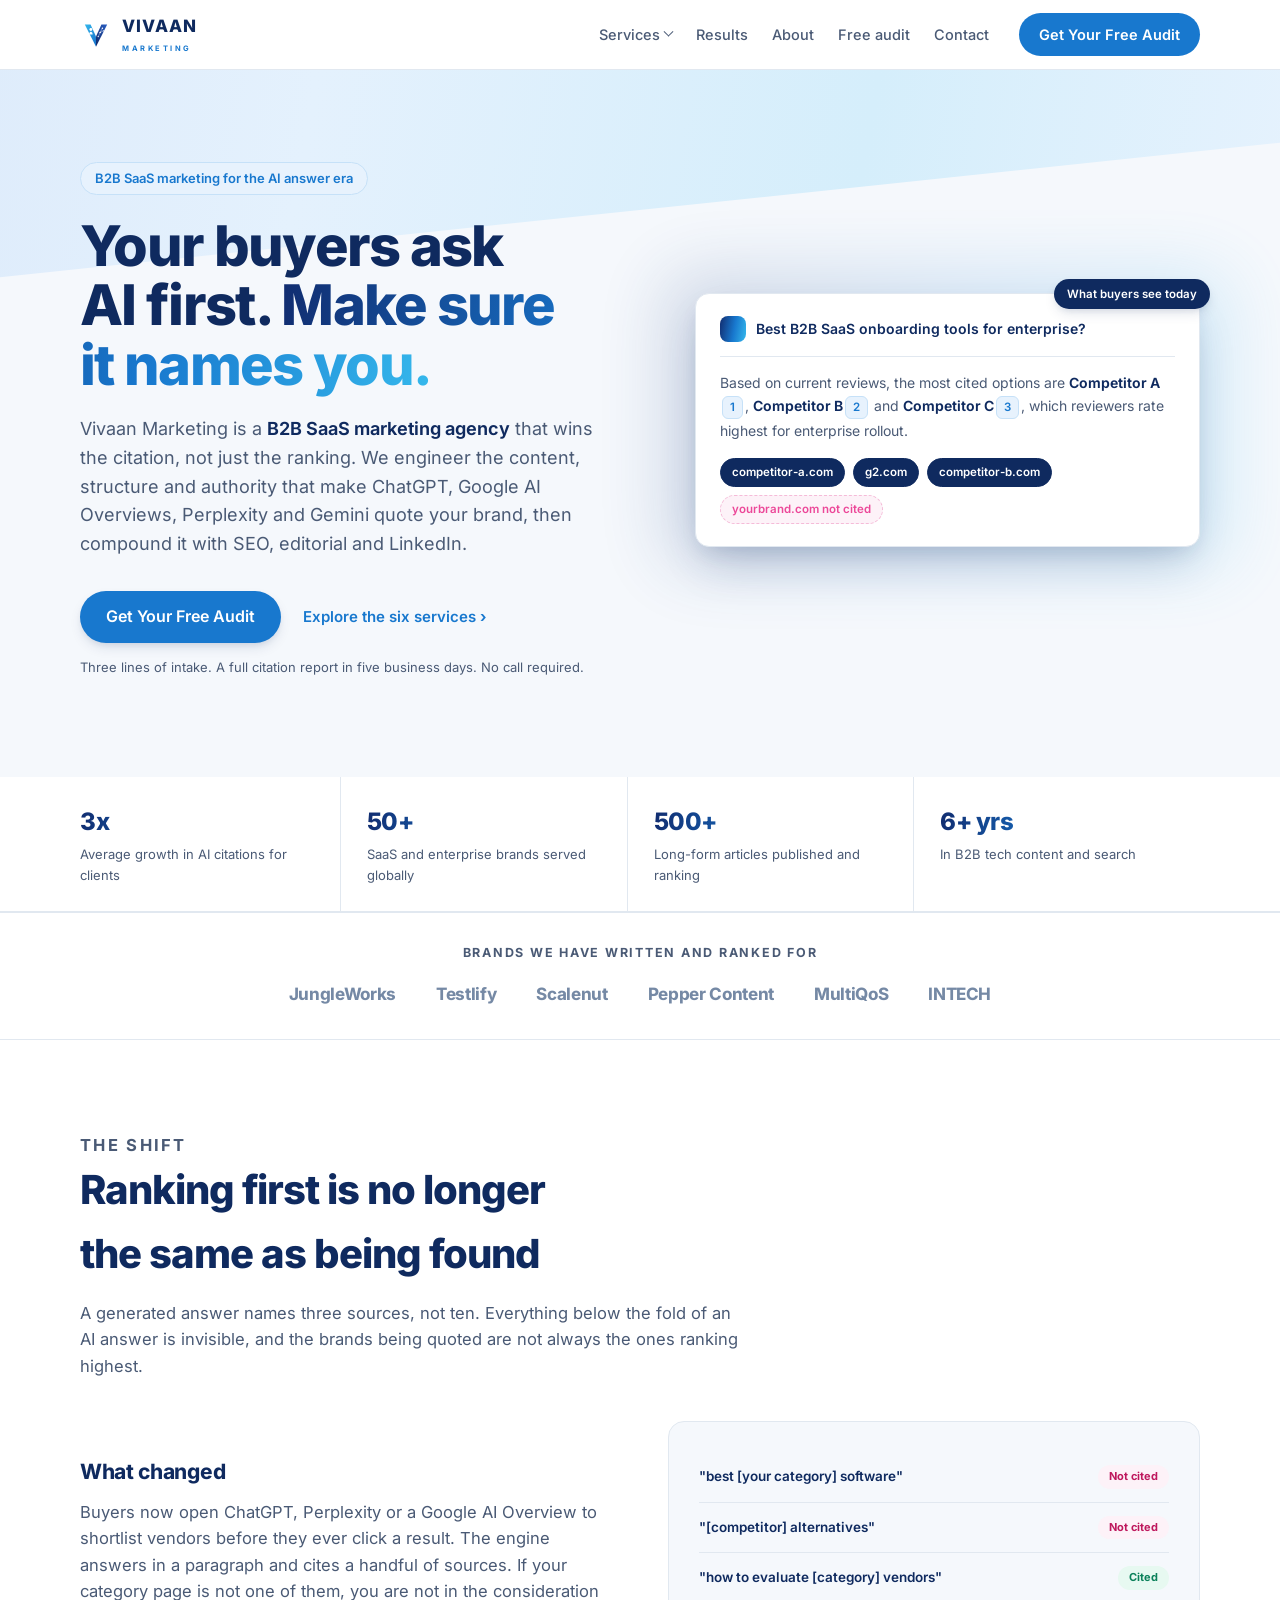
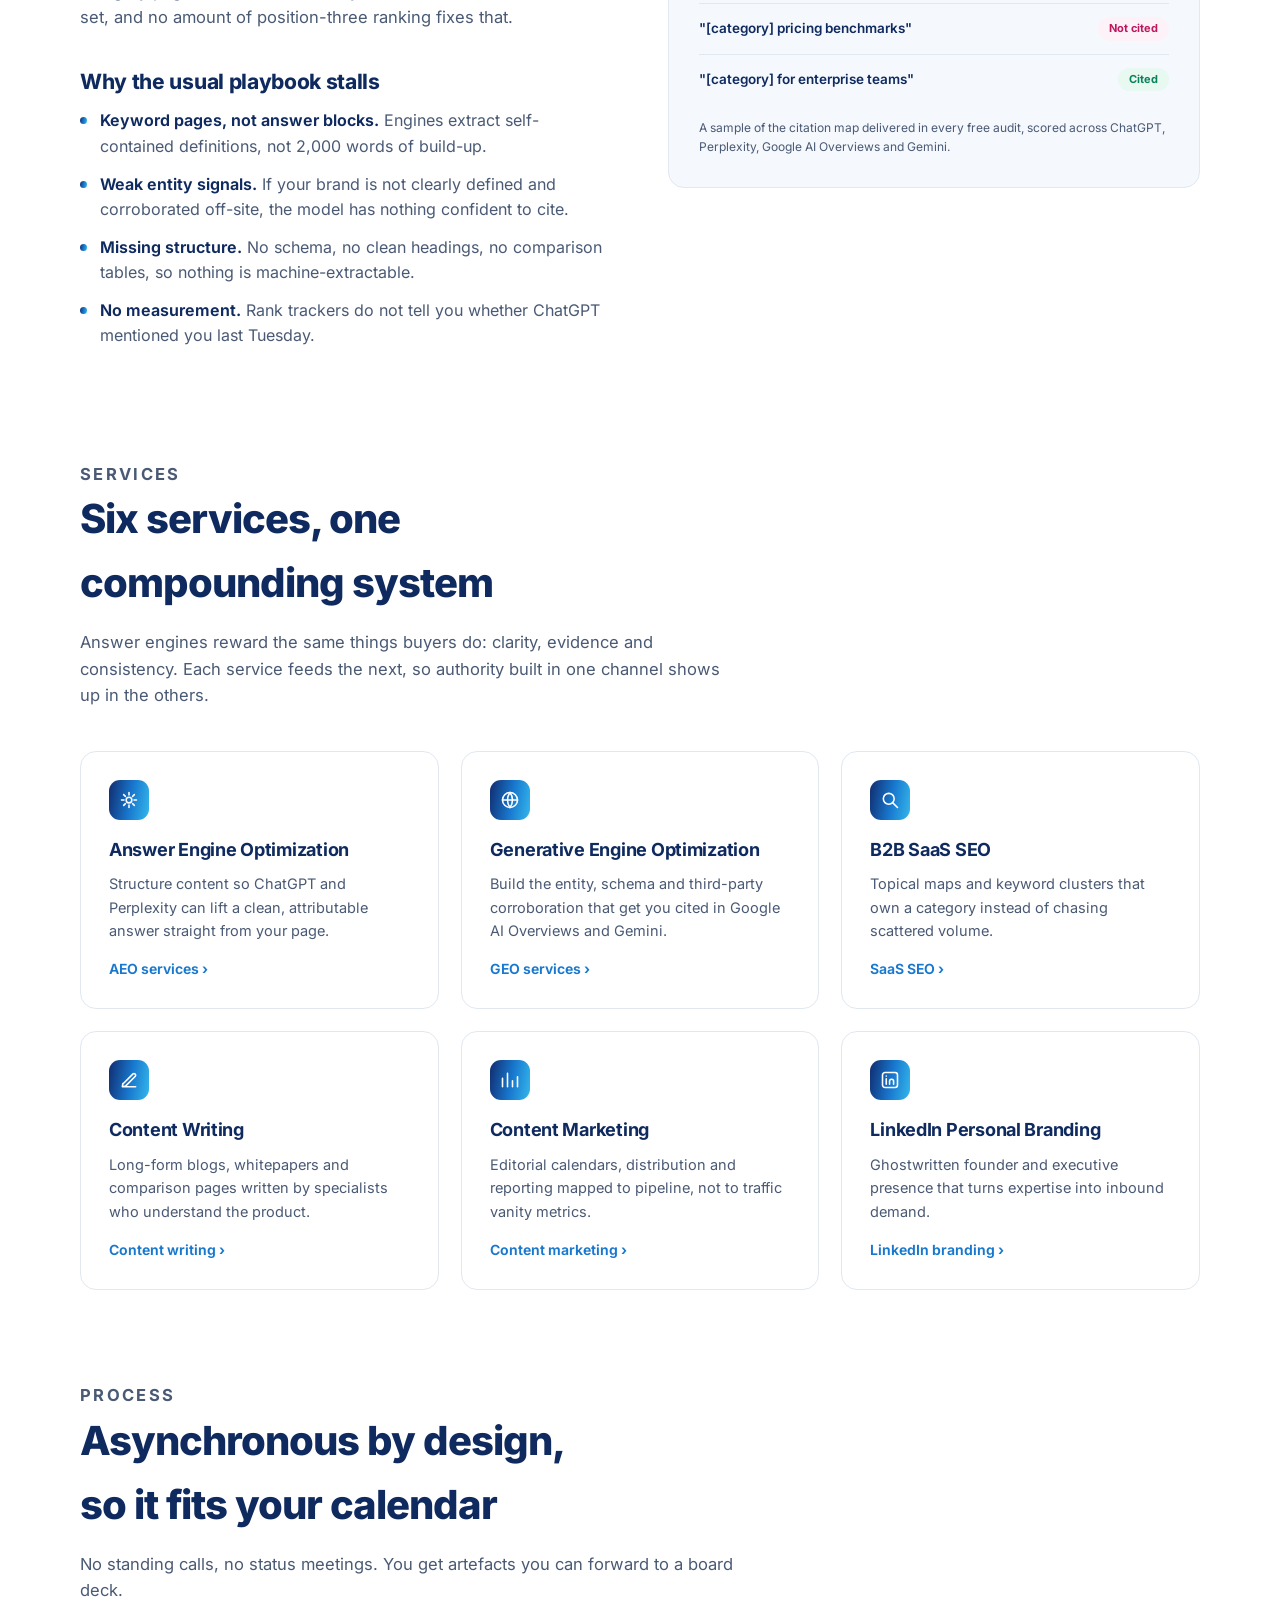
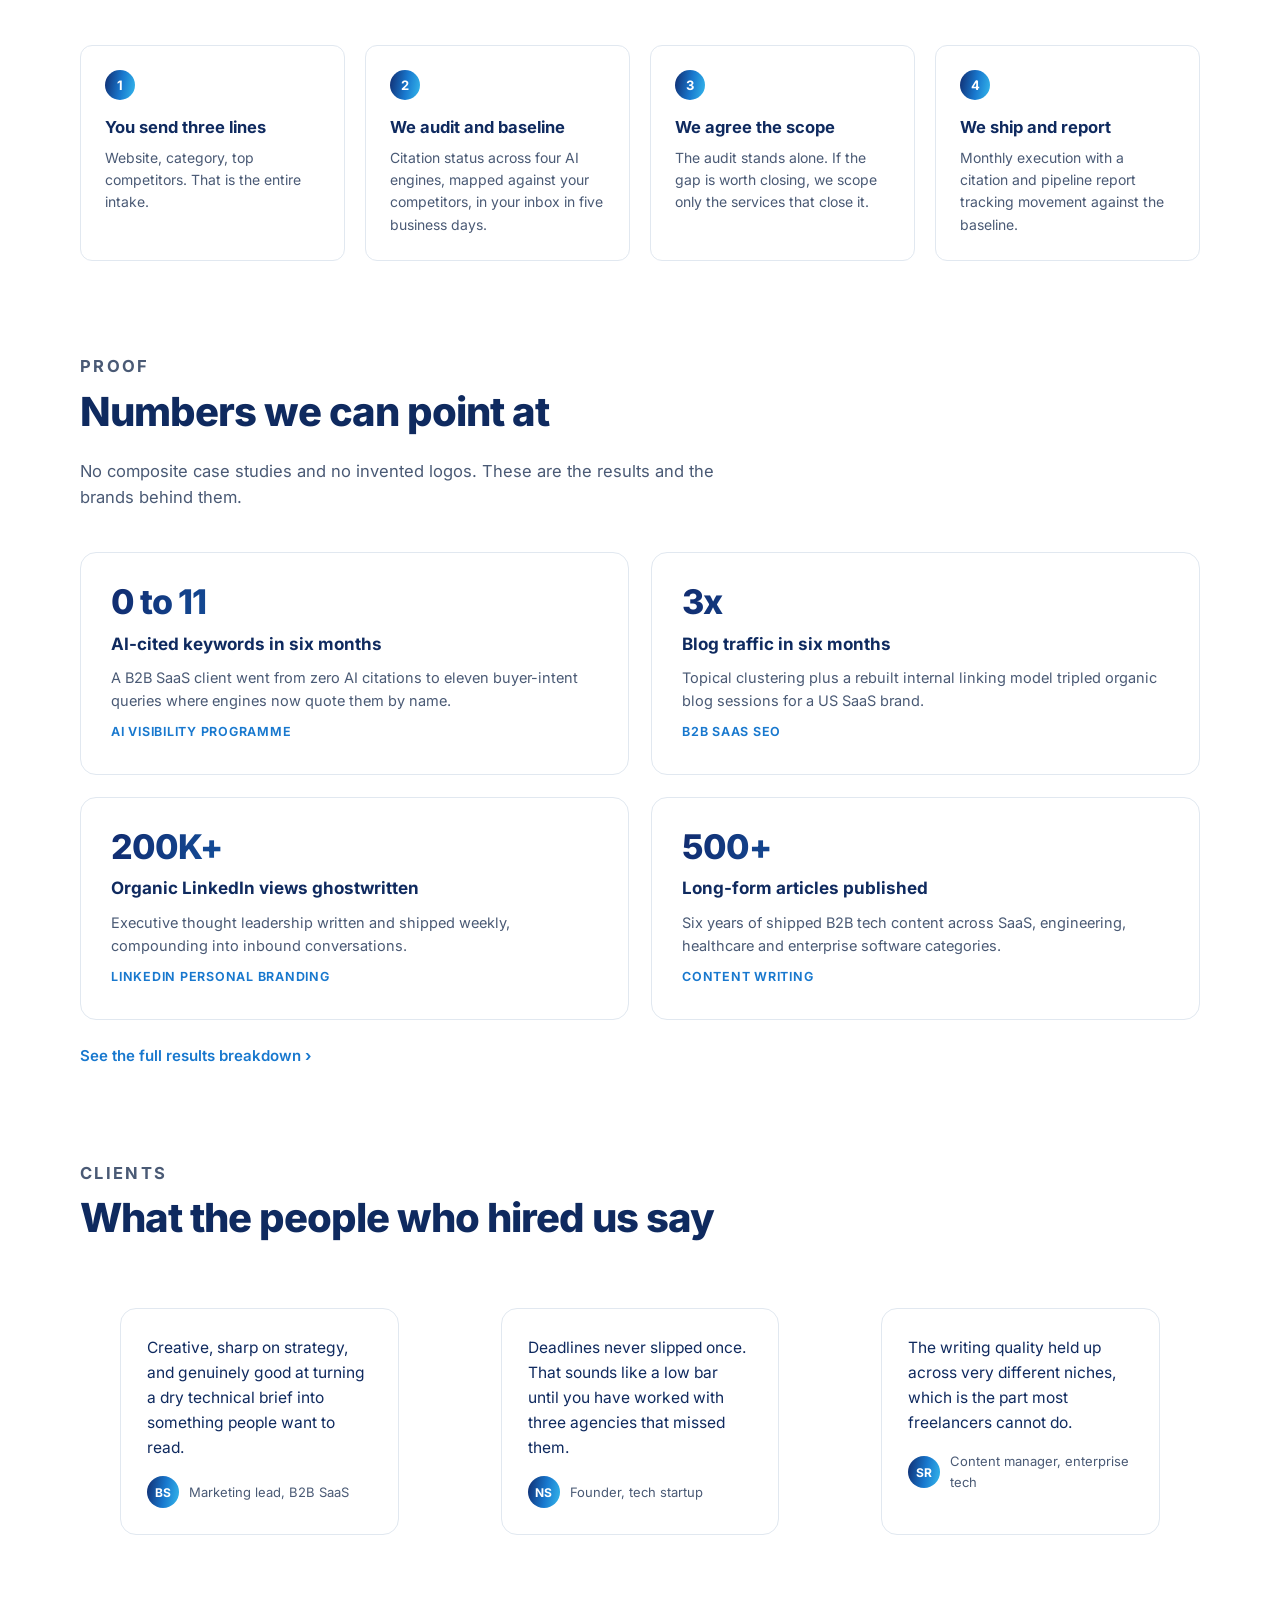
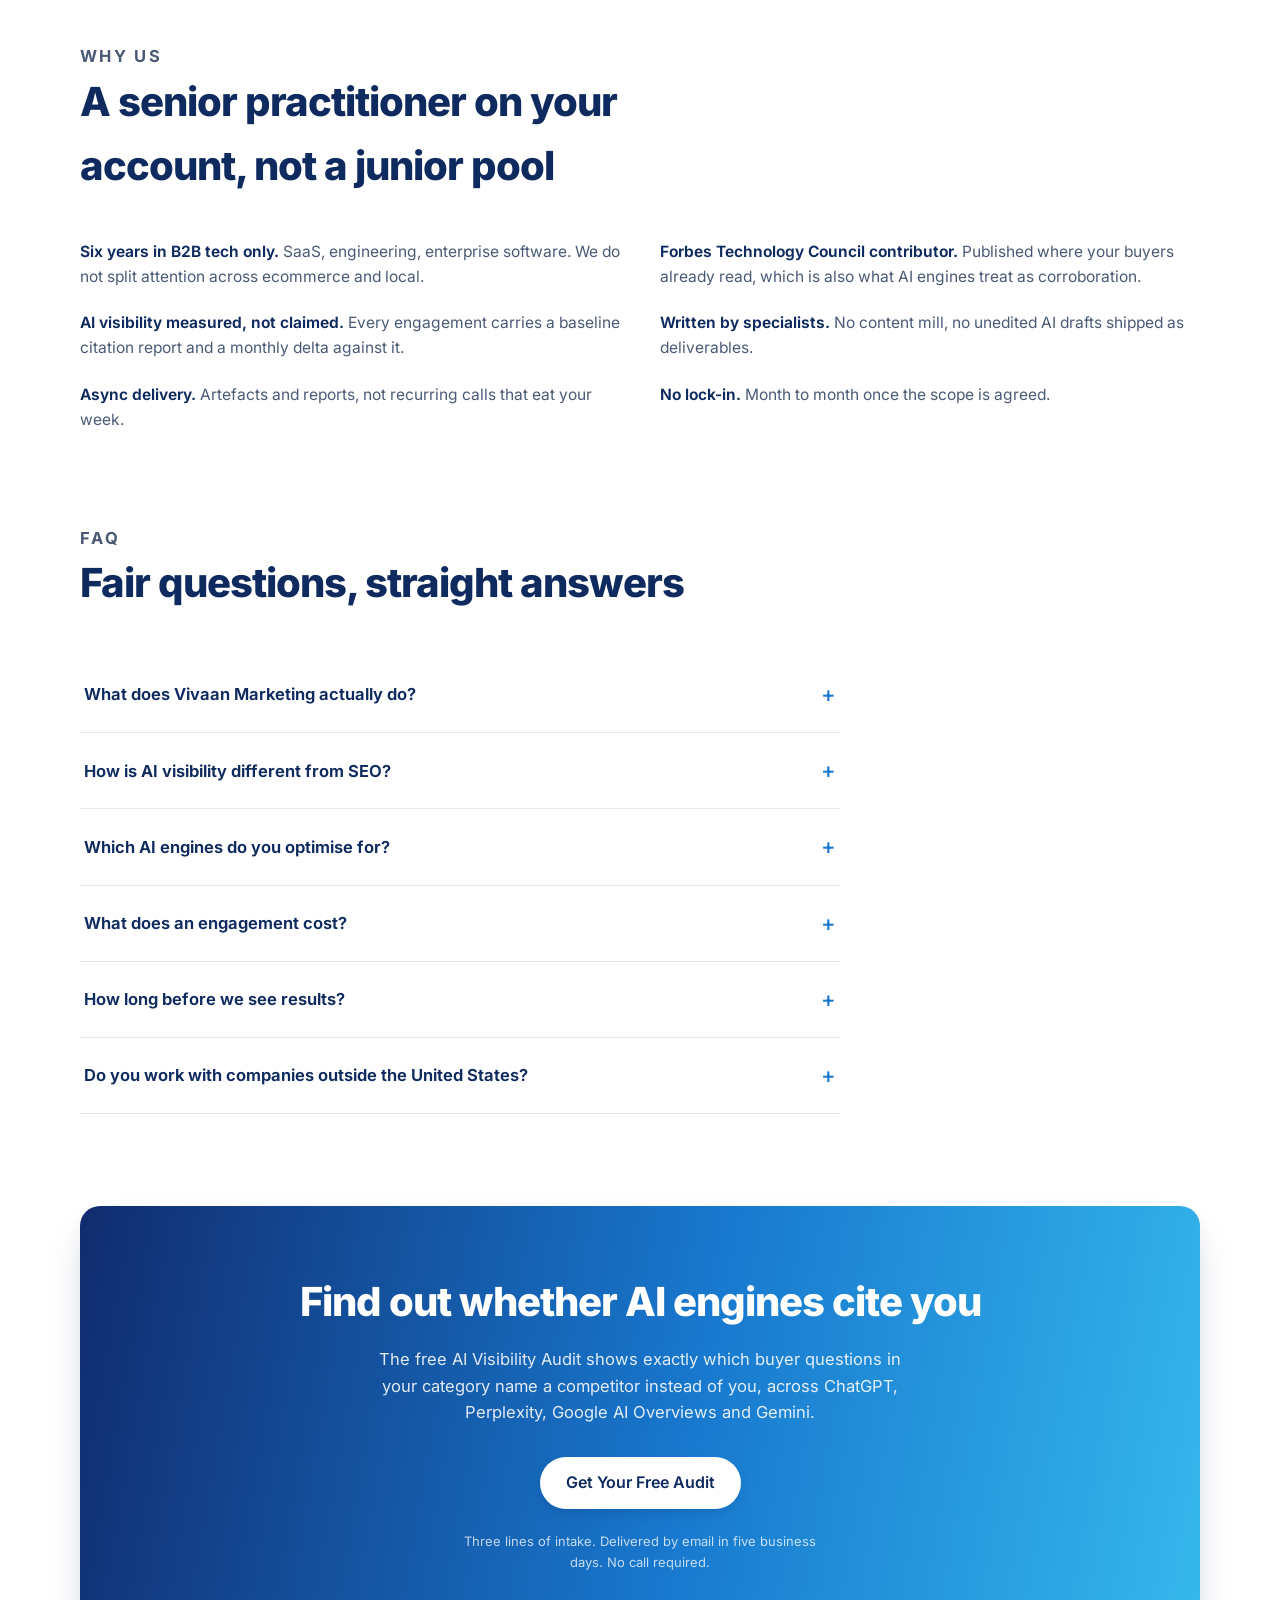
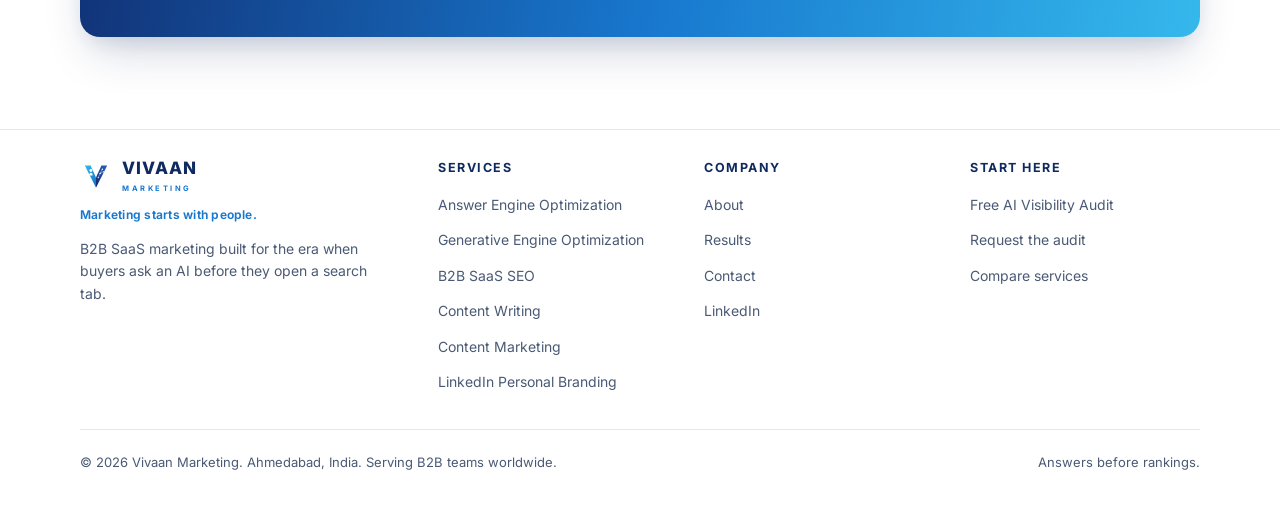
==== commit 5594e3b3: "Adopt the real Vivaan Marketing logo and fix three layout bugs Brand: - Replace the First Light sun " ====
--- a/index.html
+++ b/index.html
@@ -10,27 +10,29 @@
 <link rel="preload" href="/assets/fonts/inter-latin.woff2" as="font" type="font/woff2" crossorigin>
 <link rel="stylesheet" href="/assets/site.css">
 <link rel="icon" href="/assets/favicon.svg" type="image/svg+xml">
-<meta name="theme-color" content="#5851E1">
+<meta name="theme-color" content="#1878CE">
 <meta property="og:site_name" content="Vivaan Marketing">
 <meta property="og:title" content="Vivaan Marketing | B2B SaaS Marketing and AI Visibility Agency">
 <meta property="og:description" content="B2B SaaS marketing agency for AI search. We make ChatGPT, Google AI Overviews and Perplexity cite your brand. Free AI Visibility Audit, no call required.">
 <meta property="og:type" content="website">
 <meta property="og:url" content="https://vivaanmarketing.com/">
-<meta property="og:image" content="https://vivaanmarketing.com/assets/social-card.png">
+<meta property="og:image" content="https://vivaanmarketing.com/assets/social-card.jpg">
+<meta property="og:image:type" content="image/jpeg">
 <meta property="og:image:width" content="1200">
 <meta property="og:image:height" content="630">
+<meta property="og:image:alt" content="Vivaan Marketing: your buyers ask AI first, make sure it names you">
 <meta name="twitter:card" content="summary_large_image">
 <meta name="twitter:title" content="Vivaan Marketing | B2B SaaS Marketing and AI Visibility Agency">
 <meta name="twitter:description" content="B2B SaaS marketing agency for AI search. We make ChatGPT, Google AI Overviews and Perplexity cite your brand. Free AI Visibility Audit, no call required.">
-<meta name="twitter:image" content="https://vivaanmarketing.com/assets/social-card.png">
-<script type="application/ld+json">{"@context":"https://schema.org","@graph":[{"@type":["ProfessionalService","Organization"],"@id":"https://vivaanmarketing.com/#org","name":"Vivaan Marketing","alternateName":"Vivaan Martech","url":"https://vivaanmarketing.com/","logo":{"@type":"ImageObject","url":"https://vivaanmarketing.com/assets/logo.svg"},"image":"https://vivaanmarketing.com/assets/social-card.png","email":"devmurari.sachin87@gmail.com","description":"B2B SaaS marketing agency specialising in AI search visibility. We make brands the source that ChatGPT, Google AI Overviews, Perplexity, Gemini and Claude cite, and back it with SEO, content and LinkedIn programmes.","slogan":"Answers before rankings.","foundingDate":"2024","sameAs":["https://www.linkedin.com/in/vivaan-martech-868863165/","https://sachindevmurari.com"],"address":{"@type":"PostalAddress","addressLocality":"Ahmedabad","addressRegion":"Gujarat","addressCountry":"IN"},"areaServed":[{"@type":"Country","name":"United States"},{"@type":"Country","name":"United Kingdom"},{"@type":"Country","name":"Canada"},{"@type":"Country","name":"Australia"},{"@type":"Country","name":"India"}],"knowsAbout":["Answer Engine Optimization","Generative Engine Optimization","AI search visibility","B2B SaaS SEO","B2B content marketing","LinkedIn personal branding","Topical authority","Schema markup"],"numberOfEmployees":{"@type":"QuantitativeValue","value":6}},{"@type":"WebSite","@id":"https://vivaanmarketing.com/#website","url":"https://vivaanmarketing.com/","name":"Vivaan Marketing","publisher":{"@id":"https://vivaanmarketing.com/#org"},"inLanguage":"en"},{"@type":"WebPage","@id":"https://vivaanmarketing.com/#page","url":"https://vivaanmarketing.com/","name":"Vivaan Marketing | B2B SaaS Marketing and AI Visibility Agency","description":"B2B SaaS marketing agency for AI search. We make ChatGPT, Google AI Overviews and Perplexity cite your brand. Free AI Visibility Audit, no call required.","isPartOf":{"@id":"https://vivaanmarketing.com/#website"},"about":{"@id":"https://vivaanmarketing.com/#org"},"inLanguage":"en"},{"@type":"FAQPage","mainEntity":[{"@type":"Question","name":"What does Vivaan Marketing actually do?","acceptedAnswer":{"@type":"Answer","text":"We are a B2B SaaS marketing agency that makes brands visible in AI answers and in search. Six services sit under one strategy: answer engine optimization, generative engine optimization, B2B SaaS SEO, content writing, content marketing, and LinkedIn personal branding. Most clients start with a free AI Visibility Audit and move to a monthly programme."}},{"@type":"Question","name":"How is AI visibility different from SEO?","acceptedAnswer":{"@type":"Answer","text":"SEO earns a position in a list of ten blue links. AI visibility earns a mention inside a single generated answer, where there is no list and usually three to five sources. The mechanics differ: AI engines favour clearly defined entities, extractable answer blocks, structured data, and corroboration across third-party sources. Ranking first on Google does not guarantee a citation in ChatGPT."}},{"@type":"Question","name":"Which AI engines do you optimise for?","acceptedAnswer":{"@type":"Answer","text":"ChatGPT and its search mode, Google AI Overviews and AI Mode, Perplexity, Google Gemini, Claude, and Microsoft Copilot. These systems draw on overlapping but distinct source pools, so we track each separately rather than assuming one score covers all of them."}},{"@type":"Question","name":"What does an engagement cost?","acceptedAnswer":{"@type":"Answer","text":"The AI Visibility Audit is free. Monthly programmes typically run between 2,000 and 6,000 US dollars depending on how many of the six services are in scope and the publishing volume. There is no long lock-in, and pricing is agreed in writing before anything starts."}},{"@type":"Question","name":"How long before we see results?","acceptedAnswer":{"@type":"Answer","text":"Technical and schema fixes can change AI citation behaviour within four to eight weeks because engines re-crawl frequently. Organic search movement is slower, usually three to six months for a competitive B2B category. Our published benchmark is one client moving from zero to eleven AI-cited keywords in six months."}},{"@type":"Question","name":"Do you work with companies outside the United States?","acceptedAnswer":{"@type":"Answer","text":"Yes. We are based in Ahmedabad, India and work with B2B teams across the United States, United Kingdom, Canada, Australia and India. Delivery is asynchronous by default, which is why time zones have never been the constraint."}}]}]}</script>
+<meta name="twitter:image" content="https://vivaanmarketing.com/assets/social-card.jpg">
+<script type="application/ld+json">{"@context":"https://schema.org","@graph":[{"@type":["ProfessionalService","Organization"],"@id":"https://vivaanmarketing.com/#org","name":"Vivaan Marketing","alternateName":"Vivaan Martech","url":"https://vivaanmarketing.com/","logo":{"@type":"ImageObject","url":"https://vivaanmarketing.com/assets/logo.svg"},"image":"https://vivaanmarketing.com/assets/social-card.jpg","email":"devmurari.sachin87@gmail.com","description":"B2B SaaS marketing agency specialising in AI search visibility. We make brands the source that ChatGPT, Google AI Overviews, Perplexity, Gemini and Claude cite, and back it with SEO, content and LinkedIn programmes.","slogan":"Answers before rankings.","foundingDate":"2024","sameAs":["https://www.linkedin.com/in/vivaan-martech-868863165/","https://sachindevmurari.com"],"address":{"@type":"PostalAddress","addressLocality":"Ahmedabad","addressRegion":"Gujarat","addressCountry":"IN"},"areaServed":[{"@type":"Country","name":"United States"},{"@type":"Country","name":"United Kingdom"},{"@type":"Country","name":"Canada"},{"@type":"Country","name":"Australia"},{"@type":"Country","name":"India"}],"knowsAbout":["Answer Engine Optimization","Generative Engine Optimization","AI search visibility","B2B SaaS SEO","B2B content marketing","LinkedIn personal branding","Topical authority","Schema markup"],"numberOfEmployees":{"@type":"QuantitativeValue","value":6}},{"@type":"WebSite","@id":"https://vivaanmarketing.com/#website","url":"https://vivaanmarketing.com/","name":"Vivaan Marketing","publisher":{"@id":"https://vivaanmarketing.com/#org"},"inLanguage":"en"},{"@type":"WebPage","@id":"https://vivaanmarketing.com/#page","url":"https://vivaanmarketing.com/","name":"Vivaan Marketing | B2B SaaS Marketing and AI Visibility Agency","description":"B2B SaaS marketing agency for AI search. We make ChatGPT, Google AI Overviews and Perplexity cite your brand. Free AI Visibility Audit, no call required.","isPartOf":{"@id":"https://vivaanmarketing.com/#website"},"about":{"@id":"https://vivaanmarketing.com/#org"},"inLanguage":"en"},{"@type":"FAQPage","mainEntity":[{"@type":"Question","name":"What does Vivaan Marketing actually do?","acceptedAnswer":{"@type":"Answer","text":"We are a B2B SaaS marketing agency that makes brands visible in AI answers and in search. Six services sit under one strategy: answer engine optimization, generative engine optimization, B2B SaaS SEO, content writing, content marketing, and LinkedIn personal branding. Most clients start with a free AI Visibility Audit and move to a monthly programme."}},{"@type":"Question","name":"How is AI visibility different from SEO?","acceptedAnswer":{"@type":"Answer","text":"SEO earns a position in a list of ten blue links. AI visibility earns a mention inside a single generated answer, where there is no list and usually three to five sources. The mechanics differ: AI engines favour clearly defined entities, extractable answer blocks, structured data, and corroboration across third-party sources. Ranking first on Google does not guarantee a citation in ChatGPT."}},{"@type":"Question","name":"Which AI engines do you optimise for?","acceptedAnswer":{"@type":"Answer","text":"ChatGPT and its search mode, Google AI Overviews and AI Mode, Perplexity, Google Gemini, Claude, and Microsoft Copilot. These systems draw on overlapping but distinct source pools, so we track each separately rather than assuming one score covers all of them."}},{"@type":"Question","name":"What does an engagement cost?","acceptedAnswer":{"@type":"Answer","text":"The AI Visibility Audit is free. Monthly programmes typically run between 2,000 and 6,000 US dollars depending on how many of the six services are in scope and the publishing volume. There is no long lock-in, and pricing is agreed in writing before anything starts."}},{"@type":"Question","name":"How long before we see results?","acceptedAnswer":{"@type":"Answer","text":"Technical and schema fixes can change AI citation behaviour within four to eight weeks because engines re-crawl frequently. Organic search movement is slower, usually three to six months for a competitive B2B category. Our published benchmark is one client moving from zero to eleven AI-cited keywords in six months."}},{"@type":"Question","name":"Do you work with companies outside the United States?","acceptedAnswer":{"@type":"Answer","text":"Yes. We are based in Ahmedabad, India and work with B2B teams across the United States, United Kingdom, Canada, Australia and India. Delivery is asynchronous by default, which is why time zones have never been the constraint."}}]}]}</script>
 </head>
 <body>
 <a class="skip" href="#main">Skip to content</a>
-<header class="nav"><div class="nav-inner" id="navInner"><a class="brand" href="/" aria-label="Vivaan Marketing home"><svg viewBox="0 0 200 200" width="30" height="30" aria-hidden="true" focusable="false"><defs><linearGradient id="navGrad" x1="0" y1="0" x2="1" y2="1"><stop offset="0" stop-color="#5851E1"/><stop offset="1" stop-color="#0EA5E9"/></linearGradient></defs><circle cx="100" cy="30" r="20" fill="url(#navGrad)"/><polygon class="mark-v" points="30,58 100,190 170,58 136,58 100,126 64,58"/></svg><span><span class="word">vivaan</span><span class="desc">MARKETING</span></span></a><button class="nav-toggle" type="button" aria-expanded="false" aria-controls="navLinks" aria-label="Open menu" id="navToggle"><svg viewBox="0 0 24 24" aria-hidden="true"><path d="M4 7h16M4 12h16M4 17h16"/></svg></button><nav class="nav-links" id="navLinks" aria-label="Primary"><details class="has-sub"><summary>Services</summary><div class="submenu"><a href="/services/">All services<span>The full engagement map</span></a><a href="/services/answer-engine-optimization/">Answer Engine Optimization<span>Get quoted in ChatGPT and Perplexity answers</span></a><a href="/services/generative-engine-optimization/">Generative Engine Optimization<span>Win citations in Google AI Overviews and Gemini</span></a><a href="/services/b2b-saas-seo/">B2B SaaS SEO<span>Topical authority that compounds into pipeline</span></a><a href="/services/content-writing/">Content Writing<span>Long-form written by senior B2B specialists</span></a><a href="/services/content-marketing/">Content Marketing<span>Editorial calendars tied to revenue KPIs</span></a><a href="/services/linkedin-personal-branding/">LinkedIn Personal Branding<span>Founder presence, ghostwritten and consistent</span></a></div></details><a href="/results/">Results</a><a href="/about/">About</a><a href="/free-ai-visibility-audit/">Free audit</a><a href="/contact/">Contact</a></nav><a class="btn" href="mailto:devmurari.sachin87@gmail.com?subject=Free%20AI%20Visibility%20Audit%20request&body=Hi%2C%0A%0AI%20would%20like%20the%20free%20AI%20Visibility%20Audit.%20Here%20are%20my%20three%20lines%3A%0A%0A1.%20Website%3A%20%0A2.%20Category%20(how%20buyers%20describe%20what%20we%20sell)%3A%20%0A3.%20Top%20three%20competitors%3A%20%0A%0AThanks%2C">Get Your Free Audit</a></div></header><main id="main">
+<header class="nav"><div class="nav-inner" id="navInner"><a class="brand" href="/" aria-label="Vivaan Marketing home"><svg viewBox="0 0 200 200" width="32" height="32" aria-hidden="true" focusable="false"><defs><linearGradient id="navGradL" x1="0" y1="0" x2="0.7" y2="1"><stop offset="0" stop-color="#35B8EC"/><stop offset="1" stop-color="#1878CE"/></linearGradient><linearGradient id="navGradR" x1="1" y1="0" x2="0.2" y2="1"><stop offset="0" stop-color="#2A5FC4"/><stop offset="1" stop-color="#112C6F"/></linearGradient></defs><path d="M30 34 L66 34 L100 110 L100 174 Z" fill="url(#navGradL)"/><path d="M170 34 L134 34 L100 110 L100 174 Z" fill="url(#navGradR)"/><circle cx="68" cy="66" r="9" fill="#fff"/><path d="M57 97c0-9.4 4.9-17 11-17s11 7.6 11 17z" fill="#fff"/><g stroke="#fff" stroke-width="2.6" fill="none" stroke-linecap="round"><path d="M140 58 126 84M126 84 114 110M126 84 146 74"/></g><g fill="#fff"><circle cx="140" cy="58" r="4.6"/><circle cx="126" cy="84" r="4.6"/><circle cx="146" cy="74" r="3.4"/><circle cx="114" cy="110" r="4"/></g></svg><span><span class="word">VIVAAN</span><span class="desc">MARKETING</span></span></a><button class="nav-toggle" type="button" aria-expanded="false" aria-controls="navLinks" aria-label="Open menu" id="navToggle"><svg viewBox="0 0 24 24" aria-hidden="true"><path d="M4 7h16M4 12h16M4 17h16"/></svg></button><nav class="nav-links" id="navLinks" aria-label="Primary"><details class="has-sub"><summary>Services</summary><div class="submenu"><a href="/services/">All services<span>The full engagement map</span></a><a href="/services/answer-engine-optimization/">Answer Engine Optimization<span>Get quoted in ChatGPT and Perplexity answers</span></a><a href="/services/generative-engine-optimization/">Generative Engine Optimization<span>Win citations in Google AI Overviews and Gemini</span></a><a href="/services/b2b-saas-seo/">B2B SaaS SEO<span>Topical authority that compounds into pipeline</span></a><a href="/services/content-writing/">Content Writing<span>Long-form written by senior B2B specialists</span></a><a href="/services/content-marketing/">Content Marketing<span>Editorial calendars tied to revenue KPIs</span></a><a href="/services/linkedin-personal-branding/">LinkedIn Personal Branding<span>Founder presence, ghostwritten and consistent</span></a></div></details><a href="/results/">Results</a><a href="/about/">About</a><a href="/free-ai-visibility-audit/">Free audit</a><a href="/contact/">Contact</a></nav><a class="btn" href="mailto:devmurari.sachin87@gmail.com?subject=Free%20AI%20Visibility%20Audit%20request&body=Hi%2C%0A%0AI%20would%20like%20the%20free%20AI%20Visibility%20Audit.%20Here%20are%20my%20three%20lines%3A%0A%0A1.%20Website%3A%20%0A2.%20Category%20(how%20buyers%20describe%20what%20we%20sell)%3A%20%0A3.%20Top%20three%20competitors%3A%20%0A%0AThanks%2C">Get Your Free Audit</a></div></header><main id="main">
 <div class="hero"><div class="container"><div class="hero-inner"><div><p class="kicker">B2B SaaS marketing for the AI answer era</p><h1>Your buyers ask AI first. <span class="grad-text">Make sure it names you.</span></h1><p class="sub">Vivaan Marketing is a <strong>B2B SaaS marketing agency</strong> that wins the citation, not just the ranking. We engineer the content, structure and authority that make ChatGPT, Google AI Overviews, Perplexity and Gemini quote your brand, then compound it with SEO, editorial and LinkedIn.</p><div class="cta-row"><a class="btn big" href="mailto:devmurari.sachin87@gmail.com?subject=Free%20AI%20Visibility%20Audit%20request&body=Hi%2C%0A%0AI%20would%20like%20the%20free%20AI%20Visibility%20Audit.%20Here%20are%20my%20three%20lines%3A%0A%0A1.%20Website%3A%20%0A2.%20Category%20(how%20buyers%20describe%20what%20we%20sell)%3A%20%0A3.%20Top%20three%20competitors%3A%20%0A%0AThanks%2C">Get Your Free Audit</a><a class="link-arrow" href="/services/">Explore the six services</a></div><p class="cta-note">Three lines of intake. A full citation report in five business days. No call required.</p></div><div class="answer-stack"><div class="answer-glow"></div><span class="answer-tag">What buyers see today</span><div class="answer-card"><div class="q"><span class="dot"></span><span>Best B2B SaaS onboarding tools for enterprise?</span></div><div class="a">Based on current reviews, the most cited options are <strong>Competitor A</strong><span class="cite">1</span>, <strong>Competitor B</strong><span class="cite">2</span> and <strong>Competitor C</strong><span class="cite">3</span>, which reviewers rate highest for enterprise rollout.<div class="srcs"><span class="src-chip them">competitor-a.com</span><span class="src-chip them">g2.com</span><span class="src-chip them">competitor-b.com</span><span class="src-chip missing">yourbrand.com not cited</span></div></div></div></div></div></div></div><div class="stats"><div class="container"><div class="stats-inner"><div class="stat"><div class="n">3x</div><div class="d">Average growth in AI citations for clients</div></div><div class="stat"><div class="n">50+</div><div class="d">SaaS and enterprise brands served globally</div></div><div class="stat"><div class="n">500+</div><div class="d">Long-form articles published and ranking</div></div><div class="stat"><div class="n">6+ yrs</div><div class="d">In B2B tech content and search</div></div></div></div></div><div class="wall"><div class="container"><p class="lab">Brands we have written and ranked for</p><div class="wall-row"><span>JungleWorks</span><span>Testlify</span><span>Scalenut</span><span>Pepper Content</span><span>MultiQoS</span><span>INTECH</span></div></div></div><section><div class="container"><div class="sec-head"><p class="overline">The shift</p><h2>Ranking first is no longer the same as being found</h2><p>A generated answer names three sources, not ten. Everything below the fold of an AI answer is invisible, and the brands being quoted are not always the ones ranking highest.</p></div><div class="split"><div class="prose"><h3>What changed</h3><p>Buyers now open ChatGPT, Perplexity or a Google AI Overview to shortlist vendors before they ever click a result. The engine answers in a paragraph and cites a handful of sources. If your category page is not one of them, you are not in the consideration set, and no amount of position-three ranking fixes that.</p><h3>Why the usual playbook stalls</h3><ul><li><strong>Keyword pages, not answer blocks.</strong> Engines extract self-contained definitions, not 2,000 words of build-up.</li><li><strong>Weak entity signals.</strong> If your brand is not clearly defined and corroborated off-site, the model has nothing confident to cite.</li><li><strong>Missing structure.</strong> No schema, no clean headings, no comparison tables, so nothing is machine-extractable.</li><li><strong>No measurement.</strong> Rank trackers do not tell you whether ChatGPT mentioned you last Tuesday.</li></ul></div><div class="audit-visual"><div class="gap-row"><span class="kq">"best [your category] software"</span><span class="pill gap">Not cited</span></div><div class="gap-row"><span class="kq">"[competitor] alternatives"</span><span class="pill gap">Not cited</span></div><div class="gap-row"><span class="kq">"how to evaluate [category] vendors"</span><span class="pill cited">Cited</span></div><div class="gap-row"><span class="kq">"[category] pricing benchmarks"</span><span class="pill gap">Not cited</span></div><div class="gap-row"><span class="kq">"[category] for enterprise teams"</span><span class="pill cited">Cited</span></div><p class="cap">A sample of the citation map delivered in every free audit, scored across ChatGPT, Perplexity, Google AI Overviews and Gemini.</p></div></div></div></section><section id="services"><div class="container"><div class="sec-head"><p class="overline">Services</p><h2>Six services, one compounding system</h2><p>Answer engines reward the same things buyers do: clarity, evidence and consistency. Each service feeds the next, so authority built in one channel shows up in the others.</p></div><div class="cards"><a class="card" href="/services/answer-engine-optimization/"><span class="chip"><svg viewBox="0 0 24 24" aria-hidden="true" focusable="false"><path d="M12 3v3M12 18v3M3 12h3M18 12h3M5.6 5.6l2.1 2.1M16.3 16.3l2.1 2.1M18.4 5.6l-2.1 2.1M7.7 16.3l-2.1 2.1"/><circle cx="12" cy="12" r="3.4"/></svg></span><h3>Answer Engine Optimization</h3><p>Structure content so ChatGPT and Perplexity can lift a clean, attributable answer straight from your page.</p><span class="go">AEO services</span></a><a class="card" href="/services/generative-engine-optimization/"><span class="chip"><svg viewBox="0 0 24 24" aria-hidden="true" focusable="false"><circle cx="12" cy="12" r="9"/><path d="M3 12h18M12 3a15 15 0 0 1 0 18a15 15 0 0 1 0-18"/></svg></span><h3>Generative Engine Optimization</h3><p>Build the entity, schema and third-party corroboration that get you cited in Google AI Overviews and Gemini.</p><span class="go">GEO services</span></a><a class="card" href="/services/b2b-saas-seo/"><span class="chip"><svg viewBox="0 0 24 24" aria-hidden="true" focusable="false"><circle cx="10.5" cy="10.5" r="6.5"/><path d="M15.4 15.4L21 21"/></svg></span><h3>B2B SaaS SEO</h3><p>Topical maps and keyword clusters that own a category instead of chasing scattered volume.</p><span class="go">SaaS SEO</span></a><a class="card" href="/services/content-writing/"><span class="chip"><svg viewBox="0 0 24 24" aria-hidden="true" focusable="false"><path d="M4 20h16M5 16.5L16.8 4.7a2 2 0 0 1 2.8 2.8L7.8 19.3 4 20l.7-3.8z"/></svg></span><h3>Content Writing</h3><p>Long-form blogs, whitepapers and comparison pages written by specialists who understand the product.</p><span class="go">Content writing</span></a><a class="card" href="/services/content-marketing/"><span class="chip"><svg viewBox="0 0 24 24" aria-hidden="true" focusable="false"><path d="M3 20V10M9 20V4M15 20v-7M21 20V8"/></svg></span><h3>Content Marketing</h3><p>Editorial calendars, distribution and reporting mapped to pipeline, not to traffic vanity metrics.</p><span class="go">Content marketing</span></a><a class="card" href="/services/linkedin-personal-branding/"><span class="chip"><svg viewBox="0 0 24 24" aria-hidden="true" focusable="false"><rect x="3" y="3" width="18" height="18" rx="3"/><path d="M7.5 10.5V17M7.5 7.2v.1M11.5 17v-3.6a2.4 2.4 0 0 1 4.8 0V17"/></svg></span><h3>LinkedIn Personal Branding</h3><p>Ghostwritten founder and executive presence that turns expertise into inbound demand.</p><span class="go">LinkedIn branding</span></a></div></div></section><section><div class="container"><div class="sec-head"><p class="overline">Process</p><h2>Asynchronous by design, so it fits your calendar</h2><p>No standing calls, no status meetings. You get artefacts you can forward to a board deck.</p></div><div class="steps"><div class="step"><span class="num">1</span><h3>You send three lines</h3><p>Website, category, top competitors. That is the entire intake.</p></div><div class="step"><span class="num">2</span><h3>We audit and baseline</h3><p>Citation status across four AI engines, mapped against your competitors, in your inbox in five business days.</p></div><div class="step"><span class="num">3</span><h3>We agree the scope</h3><p>The audit stands alone. If the gap is worth closing, we scope only the services that close it.</p></div><div class="step"><span class="num">4</span><h3>We ship and report</h3><p>Monthly execution with a citation and pipeline report tracking movement against the baseline.</p></div></div></div></section><section><div class="container"><div class="sec-head"><p class="overline">Proof</p><h2>Numbers we can point at</h2><p>No composite case studies and no invented logos. These are the results and the brands behind them.</p></div><div class="results"><div class="result"><div class="metric">0 to 11</div><h3>AI-cited keywords in six months</h3><p>A B2B SaaS client went from zero AI citations to eleven buyer-intent queries where engines now quote them by name.</p><span class="who">AI visibility programme</span></div><div class="result"><div class="metric">3x</div><h3>Blog traffic in six months</h3><p>Topical clustering plus a rebuilt internal linking model tripled organic blog sessions for a US SaaS brand.</p><span class="who">B2B SaaS SEO</span></div><div class="result"><div class="metric">200K+</div><h3>Organic LinkedIn views ghostwritten</h3><p>Executive thought leadership written and shipped weekly, compounding into inbound conversations.</p><span class="who">LinkedIn personal branding</span></div><div class="result"><div class="metric">500+</div><h3>Long-form articles published</h3><p>Six years of shipped B2B tech content across SaaS, engineering, healthcare and enterprise software categories.</p><span class="who">Content writing</span></div></div><p class="cta-note" style="margin-top:24px"><a class="link-arrow" href="/results/">See the full results breakdown</a></p></div></section><section><div class="container"><div class="sec-head"><p class="overline">Clients</p><h2>What the people who hired us say</h2></div><div class="quotes"><figure class="quote"><blockquote>Creative, sharp on strategy, and genuinely good at turning a dry technical brief into something people want to read.</blockquote><figcaption><span class="av">BS</span><span>Marketing lead, B2B SaaS</span></figcaption></figure><figure class="quote"><blockquote>Deadlines never slipped once. That sounds like a low bar until you have worked with three agencies that missed them.</blockquote><figcaption><span class="av">NS</span><span>Founder, tech startup</span></figcaption></figure><figure class="quote"><blockquote>The writing quality held up across very different niches, which is the part most freelancers cannot do.</blockquote><figcaption><span class="av">SR</span><span>Content manager, enterprise tech</span></figcaption></figure></div></div></section><section><div class="container"><div class="sec-head"><p class="overline">Why us</p><h2>A senior practitioner on your account, not a junior pool</h2></div><ul class="why-list"><li><span><strong>Six years in B2B tech only.</strong> SaaS, engineering, enterprise software. We do not split attention across ecommerce and local.</span></li><li><span><strong>Forbes Technology Council contributor.</strong> Published where your buyers already read, which is also what AI engines treat as corroboration.</span></li><li><span><strong>AI visibility measured, not claimed.</strong> Every engagement carries a baseline citation report and a monthly delta against it.</span></li><li><span><strong>Written by specialists.</strong> No content mill, no unedited AI drafts shipped as deliverables.</span></li><li><span><strong>Async delivery.</strong> Artefacts and reports, not recurring calls that eat your week.</span></li><li><span><strong>No lock-in.</strong> Month to month once the scope is agreed.</span></li></ul></div></section><section><div class="container"><div class="sec-head"><p class="overline">FAQ</p><h2>Fair questions, straight answers</h2></div><div class="faq"><details><summary>What does Vivaan Marketing actually do?</summary><div class="ans">We are a B2B SaaS marketing agency that makes brands visible in AI answers and in search. Six services sit under one strategy: answer engine optimization, generative engine optimization, B2B SaaS SEO, content writing, content marketing, and LinkedIn personal branding. Most clients start with a free AI Visibility Audit and move to a monthly programme.</div></details><details><summary>How is AI visibility different from SEO?</summary><div class="ans">SEO earns a position in a list of ten blue links. AI visibility earns a mention inside a single generated answer, where there is no list and usually three to five sources. The mechanics differ: AI engines favour clearly defined entities, extractable answer blocks, structured data, and corroboration across third-party sources. Ranking first on Google does not guarantee a citation in ChatGPT.</div></details><details><summary>Which AI engines do you optimise for?</summary><div class="ans">ChatGPT and its search mode, Google AI Overviews and AI Mode, Perplexity, Google Gemini, Claude, and Microsoft Copilot. These systems draw on overlapping but distinct source pools, so we track each separately rather than assuming one score covers all of them.</div></details><details><summary>What does an engagement cost?</summary><div class="ans">The AI Visibility Audit is free. Monthly programmes typically run between 2,000 and 6,000 US dollars depending on how many of the six services are in scope and the publishing volume. There is no long lock-in, and pricing is agreed in writing before anything starts.</div></details><details><summary>How long before we see results?</summary><div class="ans">Technical and schema fixes can change AI citation behaviour within four to eight weeks because engines re-crawl frequently. Organic search movement is slower, usually three to six months for a competitive B2B category. Our published benchmark is one client moving from zero to eleven AI-cited keywords in six months.</div></details><details><summary>Do you work with companies outside the United States?</summary><div class="ans">Yes. We are based in Ahmedabad, India and work with B2B teams across the United States, United Kingdom, Canada, Australia and India. Delivery is asynchronous by default, which is why time zones have never been the constraint.</div></details></div></div></section><div class="cta"><div class="container"><div class="cta-panel"><h2>Find out whether AI engines cite you</h2><p>The free AI Visibility Audit shows exactly which buyer questions in your category name a competitor instead of you, across ChatGPT, Perplexity, Google AI Overviews and Gemini.</p><div class="cta-row"><a class="btn big on-grad" href="mailto:devmurari.sachin87@gmail.com?subject=Free%20AI%20Visibility%20Audit%20request&body=Hi%2C%0A%0AI%20would%20like%20the%20free%20AI%20Visibility%20Audit.%20Here%20are%20my%20three%20lines%3A%0A%0A1.%20Website%3A%20%0A2.%20Category%20(how%20buyers%20describe%20what%20we%20sell)%3A%20%0A3.%20Top%20three%20competitors%3A%20%0A%0AThanks%2C">Get Your Free Audit</a></div><p class="fine">Three lines of intake. Delivered by email in five business days. No call required.</p></div></div></div>
 </main>
-<footer><div class="container"><div class="foot-grid"><div><a class="brand" href="/" aria-label="Vivaan Marketing home"><svg viewBox="0 0 200 200" width="30" height="30" aria-hidden="true" focusable="false"><defs><linearGradient id="footGrad" x1="0" y1="0" x2="1" y2="1"><stop offset="0" stop-color="#5851E1"/><stop offset="1" stop-color="#0EA5E9"/></linearGradient></defs><circle cx="100" cy="30" r="20" fill="url(#footGrad)"/><polygon class="mark-v" points="30,58 100,190 170,58 136,58 100,126 64,58"/></svg><span><span class="word">vivaan</span><span class="desc">MARKETING</span></span></a><p class="foot-blurb">B2B SaaS marketing built for the era when buyers ask an AI before they open a search tab.</p></div><div><h4>Services</h4><ul><li><a href="/services/answer-engine-optimization/">Answer Engine Optimization</a></li><li><a href="/services/generative-engine-optimization/">Generative Engine Optimization</a></li><li><a href="/services/b2b-saas-seo/">B2B SaaS SEO</a></li><li><a href="/services/content-writing/">Content Writing</a></li><li><a href="/services/content-marketing/">Content Marketing</a></li><li><a href="/services/linkedin-personal-branding/">LinkedIn Personal Branding</a></li></ul></div><div><h4>Company</h4><ul><li><a href="/about/">About</a></li><li><a href="/results/">Results</a></li><li><a href="/contact/">Contact</a></li><li><a href="https://www.linkedin.com/in/vivaan-martech-868863165/" rel="me noopener">LinkedIn</a></li></ul></div><div><h4>Start here</h4><ul><li><a href="/free-ai-visibility-audit/">Free AI Visibility Audit</a></li><li><a href="mailto:devmurari.sachin87@gmail.com?subject=Free%20AI%20Visibility%20Audit%20request&body=Hi%2C%0A%0AI%20would%20like%20the%20free%20AI%20Visibility%20Audit.%20Here%20are%20my%20three%20lines%3A%0A%0A1.%20Website%3A%20%0A2.%20Category%20(how%20buyers%20describe%20what%20we%20sell)%3A%20%0A3.%20Top%20three%20competitors%3A%20%0A%0AThanks%2C">Request the audit</a></li><li><a href="/services/">Compare services</a></li></ul></div></div><div class="foot-bar"><div class="foot-inner"><span>&copy; 2026 Vivaan Marketing. Ahmedabad, India. Serving B2B teams worldwide.</span><span class="spacer"></span><span>Answers before rankings.</span></div></div></div></footer>
+<footer><div class="container"><div class="foot-grid"><div><a class="brand" href="/" aria-label="Vivaan Marketing home"><svg viewBox="0 0 200 200" width="32" height="32" aria-hidden="true" focusable="false"><defs><linearGradient id="footGradL" x1="0" y1="0" x2="0.7" y2="1"><stop offset="0" stop-color="#35B8EC"/><stop offset="1" stop-color="#1878CE"/></linearGradient><linearGradient id="footGradR" x1="1" y1="0" x2="0.2" y2="1"><stop offset="0" stop-color="#2A5FC4"/><stop offset="1" stop-color="#112C6F"/></linearGradient></defs><path d="M30 34 L66 34 L100 110 L100 174 Z" fill="url(#footGradL)"/><path d="M170 34 L134 34 L100 110 L100 174 Z" fill="url(#footGradR)"/><circle cx="68" cy="66" r="9" fill="#fff"/><path d="M57 97c0-9.4 4.9-17 11-17s11 7.6 11 17z" fill="#fff"/><g stroke="#fff" stroke-width="2.6" fill="none" stroke-linecap="round"><path d="M140 58 126 84M126 84 114 110M126 84 146 74"/></g><g fill="#fff"><circle cx="140" cy="58" r="4.6"/><circle cx="126" cy="84" r="4.6"/><circle cx="146" cy="74" r="3.4"/><circle cx="114" cy="110" r="4"/></g></svg><span><span class="word">VIVAAN</span><span class="desc">MARKETING</span></span></a><p class="foot-tag">Marketing starts with people.</p><p class="foot-blurb">B2B SaaS marketing built for the era when buyers ask an AI before they open a search tab.</p></div><div><h4>Services</h4><ul><li><a href="/services/answer-engine-optimization/">Answer Engine Optimization</a></li><li><a href="/services/generative-engine-optimization/">Generative Engine Optimization</a></li><li><a href="/services/b2b-saas-seo/">B2B SaaS SEO</a></li><li><a href="/services/content-writing/">Content Writing</a></li><li><a href="/services/content-marketing/">Content Marketing</a></li><li><a href="/services/linkedin-personal-branding/">LinkedIn Personal Branding</a></li></ul></div><div><h4>Company</h4><ul><li><a href="/about/">About</a></li><li><a href="/results/">Results</a></li><li><a href="/contact/">Contact</a></li><li><a href="https://www.linkedin.com/in/vivaan-martech-868863165/" rel="me noopener">LinkedIn</a></li></ul></div><div><h4>Start here</h4><ul><li><a href="/free-ai-visibility-audit/">Free AI Visibility Audit</a></li><li><a href="mailto:devmurari.sachin87@gmail.com?subject=Free%20AI%20Visibility%20Audit%20request&body=Hi%2C%0A%0AI%20would%20like%20the%20free%20AI%20Visibility%20Audit.%20Here%20are%20my%20three%20lines%3A%0A%0A1.%20Website%3A%20%0A2.%20Category%20(how%20buyers%20describe%20what%20we%20sell)%3A%20%0A3.%20Top%20three%20competitors%3A%20%0A%0AThanks%2C">Request the audit</a></li><li><a href="/services/">Compare services</a></li></ul></div></div><div class="foot-bar"><div class="foot-inner"><span>&copy; 2026 Vivaan Marketing. Ahmedabad, India. Serving B2B teams worldwide.</span><span class="spacer"></span><span>Answers before rankings.</span></div></div></div></footer>
 <script>(function(){var t=document.getElementById("navToggle"),n=document.getElementById("navInner");t.addEventListener("click",function(){var o=n.classList.toggle("open");t.setAttribute("aria-expanded",o?"true":"false");t.setAttribute("aria-label",o?"Close menu":"Open menu");});})();</script>
 </body>
 </html>
--- a/assets/site.css
+++ b/assets/site.css
@@ -8,20 +8,20 @@
 }
 
   :root {
-    --ink: #0A2540;
-    --body: #425466;
-    --ground: #F6F9FC;
+    --ink: #0F2A5F;
+    --body: #4A5A75;
+    --ground: #F5F8FC;
     --white: #FFFFFF;
-    --line: #E3E8EF;
-    --indigo: #5851E1;
-    --indigo-deep: #443DC4;
-    --violet: #7A5AF8;
-    --cyan: #0EA5E9;
+    --line: #E1E8F0;
+    --indigo: #1878CE;
+    --indigo-deep: #125FA8;
+    --violet: #2A5FC4;
+    --cyan: #35B8EC;
     --pink: #EC4899;
     --green: #10B981;
-    --grad: linear-gradient(100deg, #5851E1 0%, #7A5AF8 45%, #0EA5E9 100%);
-    --shadow-md: 0 6px 14px -3px rgba(50, 50, 93, 0.14), 0 3px 7px -3px rgba(10, 37, 64, 0.12);
-    --shadow-lg: 0 24px 48px -12px rgba(50, 50, 93, 0.22), 0 10px 22px -8px rgba(10, 37, 64, 0.16);
+    --grad: linear-gradient(100deg, #112C6F 0%, #1878CE 54%, #35B8EC 100%);
+    --shadow-md: 0 6px 14px -3px rgba(15, 42, 95, 0.14), 0 3px 7px -3px rgba(15, 42, 95, 0.12);
+    --shadow-lg: 0 24px 48px -12px rgba(15, 42, 95, 0.20), 0 10px 22px -8px rgba(15, 42, 95, 0.14);
   }
 
   html { scroll-behavior: smooth; }
@@ -49,8 +49,8 @@
   }
   .nav-inner { display: flex; align-items: center; gap: 30px; padding: 13px 28px; max-width: 1120px; margin: 0 auto; }
   .brand { display: flex; align-items: center; gap: 10px; text-decoration: none; margin-right: auto; }
-  .brand .word { font-weight: 700; font-size: 18px; letter-spacing: -0.02em; line-height: 1; }
-  .brand .desc { display: block; font-size: 8px; font-weight: 600; letter-spacing: 0.3em; color: var(--body); margin-top: 2px; }
+  .brand .word { font-weight: 800; font-size: 17px; letter-spacing: 0.055em; line-height: 1; color: var(--ink); }
+  .brand .desc { display: block; font-size: 7.5px; font-weight: 700; letter-spacing: 0.34em; color: var(--indigo); margin-top: 3px; }
   .nav-links { display: flex; gap: 24px; font-size: 14.5px; font-weight: 500; }
   .nav-links a { text-decoration: none; color: var(--body); }
   .nav-links a:hover { color: var(--ink); }
@@ -64,7 +64,7 @@
   .btn.big { font-size: 16px; padding: 13px 26px; box-shadow: var(--shadow-md); }
   .btn.big:hover { transform: translateY(-1px); box-shadow: var(--shadow-lg); }
   .btn.on-grad { background: #fff; color: var(--ink); }
-  .btn.on-grad:hover { background: #F0F4FF; }
+  .btn.on-grad:hover { background: #EAF3FD; }
   .link-arrow { font-size: 15px; font-weight: 600; color: var(--indigo); text-decoration: none; }
   .link-arrow:hover { color: var(--indigo-deep); }
   .link-arrow::after { content: " \203A"; font-weight: 700; }
@@ -74,14 +74,14 @@
   .hero { position: relative; overflow: hidden; background: var(--ground); }
   .hero::before {
     content: ""; position: absolute; left: -12%; right: -12%; top: -420px; height: 560px;
-    background: linear-gradient(100deg, #E4E1FF 0%, #EBE5FF 30%, #DDF3FF 65%, #FCE4F3 100%);
+    background: linear-gradient(100deg, #DBE9FA 0%, #E4F1FD 32%, #D5EEFB 66%, #EAF3FE 100%);
     transform: skewY(-6deg);
   }
   .hero-inner { position: relative; display: grid; grid-template-columns: 1.05fr 0.95fr; gap: 56px; align-items: center; padding: 92px 0 100px; }
   .kicker {
     display: inline-flex; align-items: center; gap: 8px;
     font-size: 13px; font-weight: 600; color: var(--indigo);
-    background: #EEF0FF; border: 1px solid #DDD9FF; border-radius: 99px;
+    background: #E7F2FD; border: 1px solid #C6E1F8; border-radius: 99px;
     padding: 5px 14px; margin: 0 0 22px;
   }
   h1 {
@@ -111,7 +111,7 @@
   .answer-card .a { padding-top: 14px; color: var(--body); line-height: 1.65; }
   .answer-card .a strong { color: var(--ink); font-weight: 650; }
   .cite {
-    display: inline-block; background: #EEF0FF; border: 1px solid #DDD9FF; color: var(--indigo);
+    display: inline-block; background: #E7F2FD; border: 1px solid #C6E1F8; color: var(--indigo);
     font-size: 11.5px; font-weight: 600; border-radius: 6px; padding: 1px 7px; margin: 0 2px;
   }
   .answer-card .srcs { display: flex; gap: 8px; margin-top: 16px; flex-wrap: wrap; }
@@ -121,6 +121,7 @@
   .answer-tag {
     position: absolute; right: -10px; top: -14px; background: var(--ink); color: #fff;
     font-size: 11.5px; font-weight: 600; border-radius: 99px; padding: 6px 13px; box-shadow: var(--shadow-md);
+    z-index: 2;   /* sits before the card in the DOM, so it needs to be lifted above it */
   }
   @media (max-width: 900px) {
     .hero-inner { grid-template-columns: 1fr; padding: 68px 0 80px; }
@@ -175,7 +176,7 @@
 
   /* pricing ladder */
   .plans { display: grid; grid-template-columns: 1fr 1fr; gap: 24px; align-items: stretch; }
-  .plan { background: #fff; border: 1px solid var(--line); border-radius: 16px; padding: 34px; display: flex; flex-direction: column; box-shadow: 0 2px 5px -1px rgba(50,50,93,0.08); }
+  .plan { background: #fff; border: 1px solid var(--line); border-radius: 16px; padding: 34px; display: flex; flex-direction: column; box-shadow: 0 2px 5px -1px rgba(15,42,95,0.08); }
   .plan.featured { border: 2px solid var(--indigo); box-shadow: var(--shadow-md); position: relative; }
   .plan .badge {
     position: absolute; top: -13px; left: 30px; background: var(--grad); color: #fff;
@@ -225,7 +226,7 @@
   .cta-panel h2 { color: #fff; margin-bottom: 12px; }
   .cta-panel p { color: rgba(255,255,255,0.87); max-width: 54ch; margin: 0 auto 32px; font-size: 16.5px; }
   .cta-panel .cta-row { justify-content: center; }
-  .cta-panel .fine { font-size: 13px; color: rgba(255,255,255,0.75); margin: 22px 0 0; }
+  .cta-panel .fine { font-size: 13px; color: rgba(255,255,255,0.75); margin: 22px auto 0; max-width: 46ch; }
 
   footer { border-top: 1px solid var(--line); padding: 28px 0 44px; background: #fff; }
   .foot-inner { display: flex; align-items: center; gap: 14px; flex-wrap: wrap; font-size: 13px; color: var(--body); }
@@ -289,7 +290,7 @@
   .page-hero { background: var(--ground); border-bottom: 1px solid var(--line); position: relative; overflow: hidden; }
   .page-hero::before {
     content: ""; position: absolute; left: -12%; right: -12%; top: -430px; height: 540px;
-    background: linear-gradient(100deg, #E4E1FF 0%, #EBE5FF 30%, #DDF3FF 65%, #FCE4F3 100%);
+    background: linear-gradient(100deg, #DBE9FA 0%, #E4F1FD 32%, #D5EEFB 66%, #EAF3FE 100%);
     transform: skewY(-6deg);
   }
   .page-hero .container { position: relative; }
@@ -303,7 +304,7 @@
   .crumbs ol { list-style: none; display: flex; flex-wrap: wrap; gap: 7px; margin: 0; padding: 0; }
   .crumbs a { color: var(--body); text-decoration: none; }
   .crumbs a:hover { color: var(--indigo); }
-  .crumbs li + li::before { content: "\203A"; margin-right: 7px; color: #9AA7B8; }
+  .crumbs li + li::before { content: "\203A"; margin-right: 7px; color: #93A6BE; }
   .crumbs [aria-current] { color: var(--ink); font-weight: 600; }
 
   /* answer block: the AI-quotable definition under an H2 */
@@ -318,9 +319,9 @@
   .prose p { color: var(--body); font-size: 16.5px; margin: 0 0 18px; }
   .prose h3 { font-size: 21px; font-weight: 750; letter-spacing: -0.015em; margin: 34px 0 10px; }
   .prose ul { margin: 0 0 20px; padding: 0; list-style: none; display: flex; flex-direction: column; gap: 12px; }
-  .prose ul li { display: flex; gap: 12px; font-size: 16px; color: var(--body); }
+  .prose ul li { position: relative; padding-left: 20px; font-size: 16px; color: var(--body); }
   .prose ul li strong { color: var(--ink); font-weight: 650; }
-  .prose ul li::before { content: ""; flex: none; width: 7px; height: 7px; border-radius: 50%; background: var(--grad); margin-top: 9px; }
+  .prose ul li::before { content: ""; position: absolute; left: 0; top: 9px; width: 7px; height: 7px; border-radius: 50%; background: var(--grad); }
   .prose a { color: var(--indigo); font-weight: 600; }
 
   /* service card grid */
@@ -330,7 +331,7 @@
     display: flex; flex-direction: column; text-decoration: none;
     transition: transform .2s ease, box-shadow .2s ease, border-color .2s ease;
   }
-  a.card:hover { transform: translateY(-3px); box-shadow: var(--shadow-md); border-color: #D3DAE6; }
+  a.card:hover { transform: translateY(-3px); box-shadow: var(--shadow-md); border-color: #C7D8EA; }
   .card .chip {
     width: 40px; height: 40px; border-radius: 11px; background: var(--grad);
     display: flex; align-items: center; justify-content: center; margin-bottom: 16px; flex: none;
@@ -347,7 +348,7 @@
   .wall { border-top: 1px solid var(--line); border-bottom: 1px solid var(--line); background: #fff; padding: 30px 0; }
   .wall p.lab { font-size: 12.5px; font-weight: 700; letter-spacing: 0.14em; text-transform: uppercase; color: var(--body); margin: 0 0 18px; text-align: center; }
   .wall-row { display: flex; flex-wrap: wrap; justify-content: center; gap: 14px 40px; }
-  .wall-row span { font-size: 17px; font-weight: 750; letter-spacing: -0.02em; color: #7C8DA4; }
+  .wall-row span { font-size: 17px; font-weight: 750; letter-spacing: -0.02em; color: #7589A5; }
 
   /* comparison table */
   .table-wrap { overflow-x: auto; margin: 0 0 26px; border: 1px solid var(--line); border-radius: 14px; }
@@ -405,3 +406,10 @@
   section.tight { padding-top: 68px; }
   .sec-head.wide { max-width: 780px; }
   .end-pad { padding-bottom: 20px; }
+
+  /* footer tagline, straight from the logo lockup */
+  .foot-tag {
+    font-size: 12px; font-weight: 650; letter-spacing: 0.02em;
+    color: var(--indigo); margin: 10px 0 0;
+  }
+  .brand svg { flex: none; }
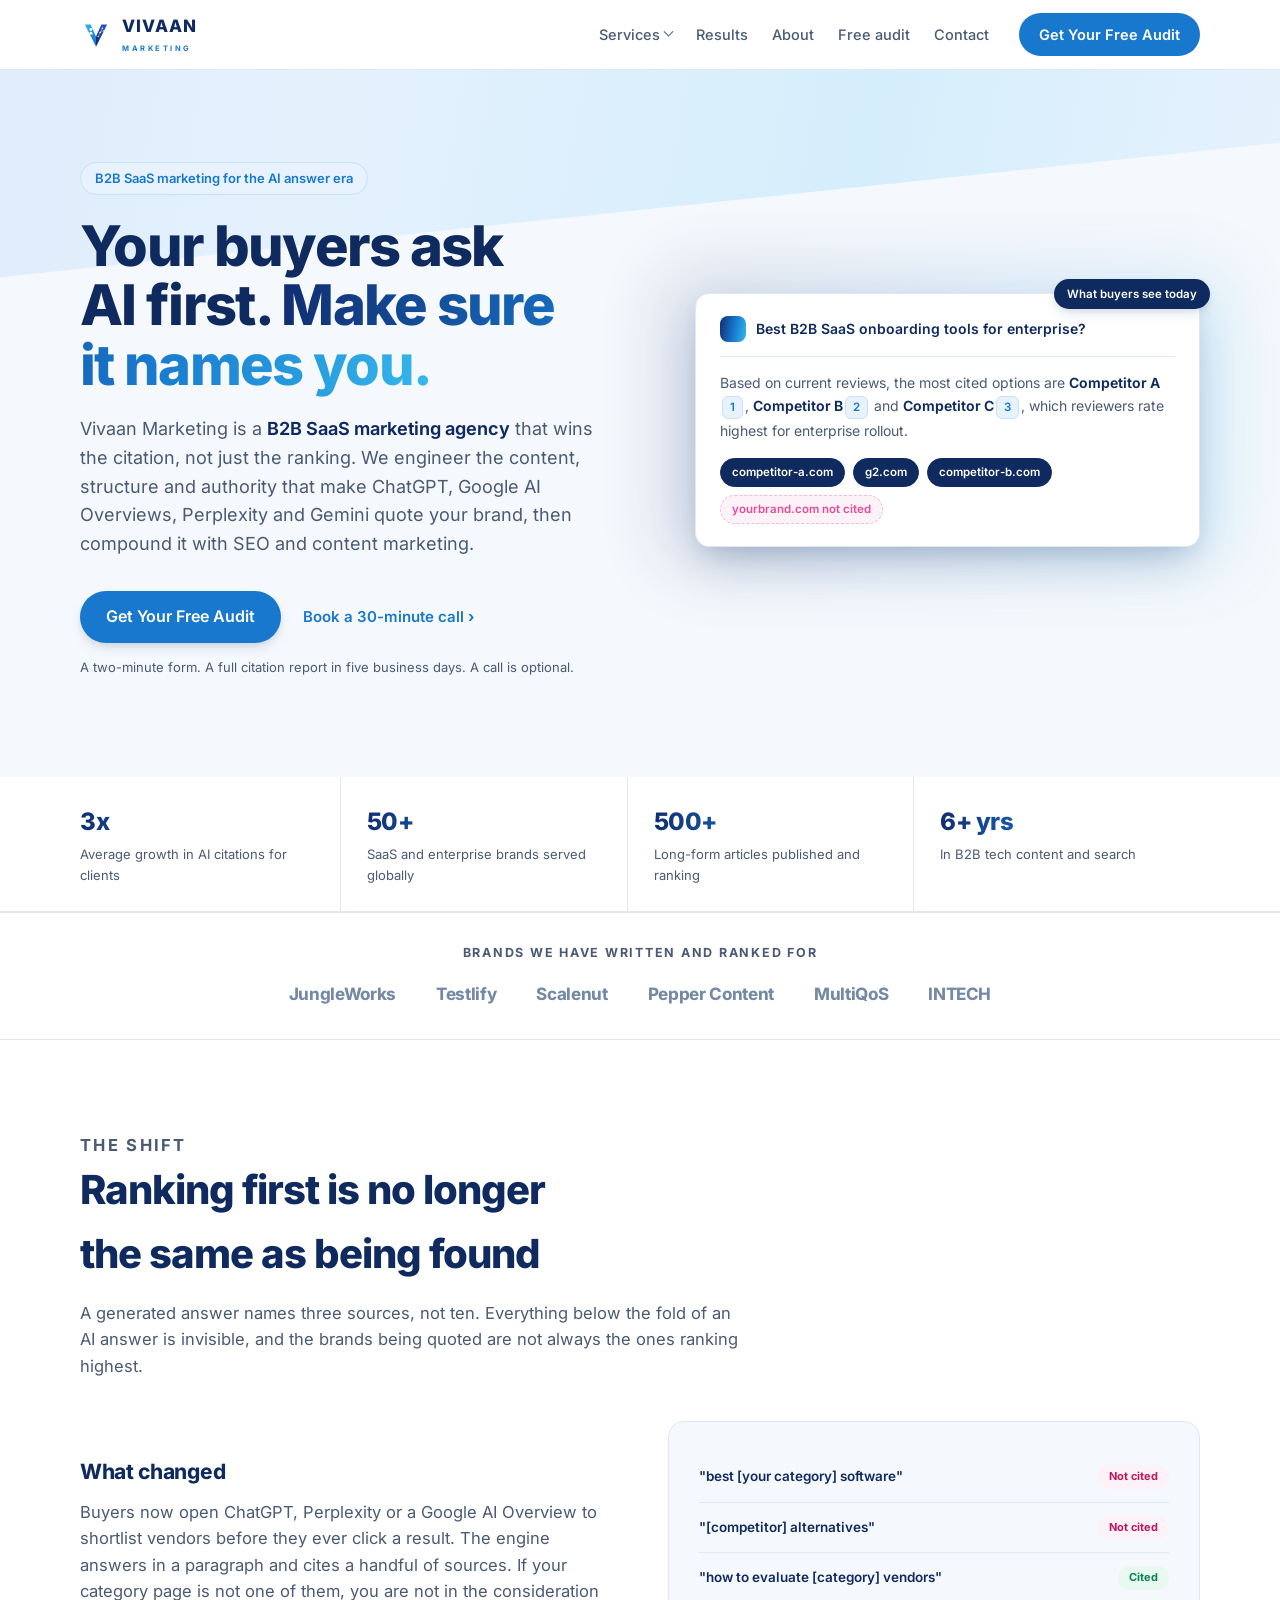
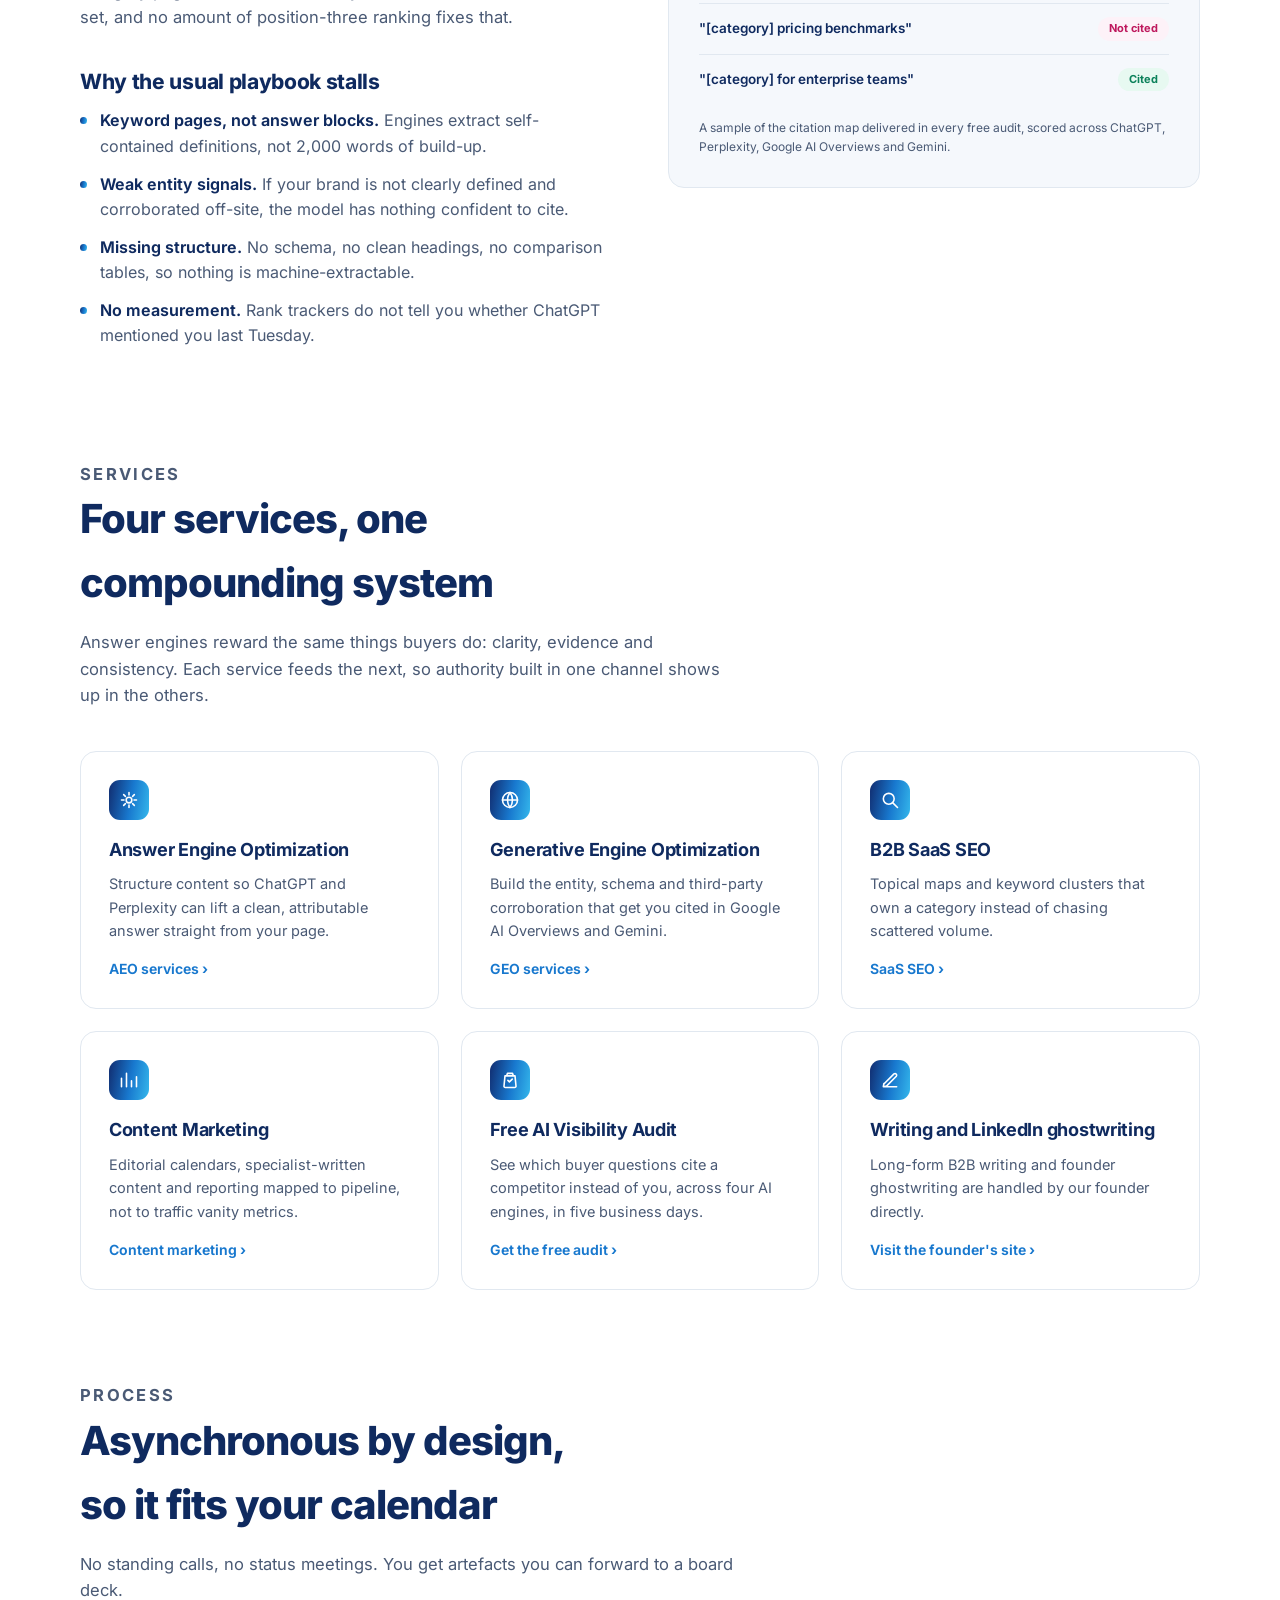
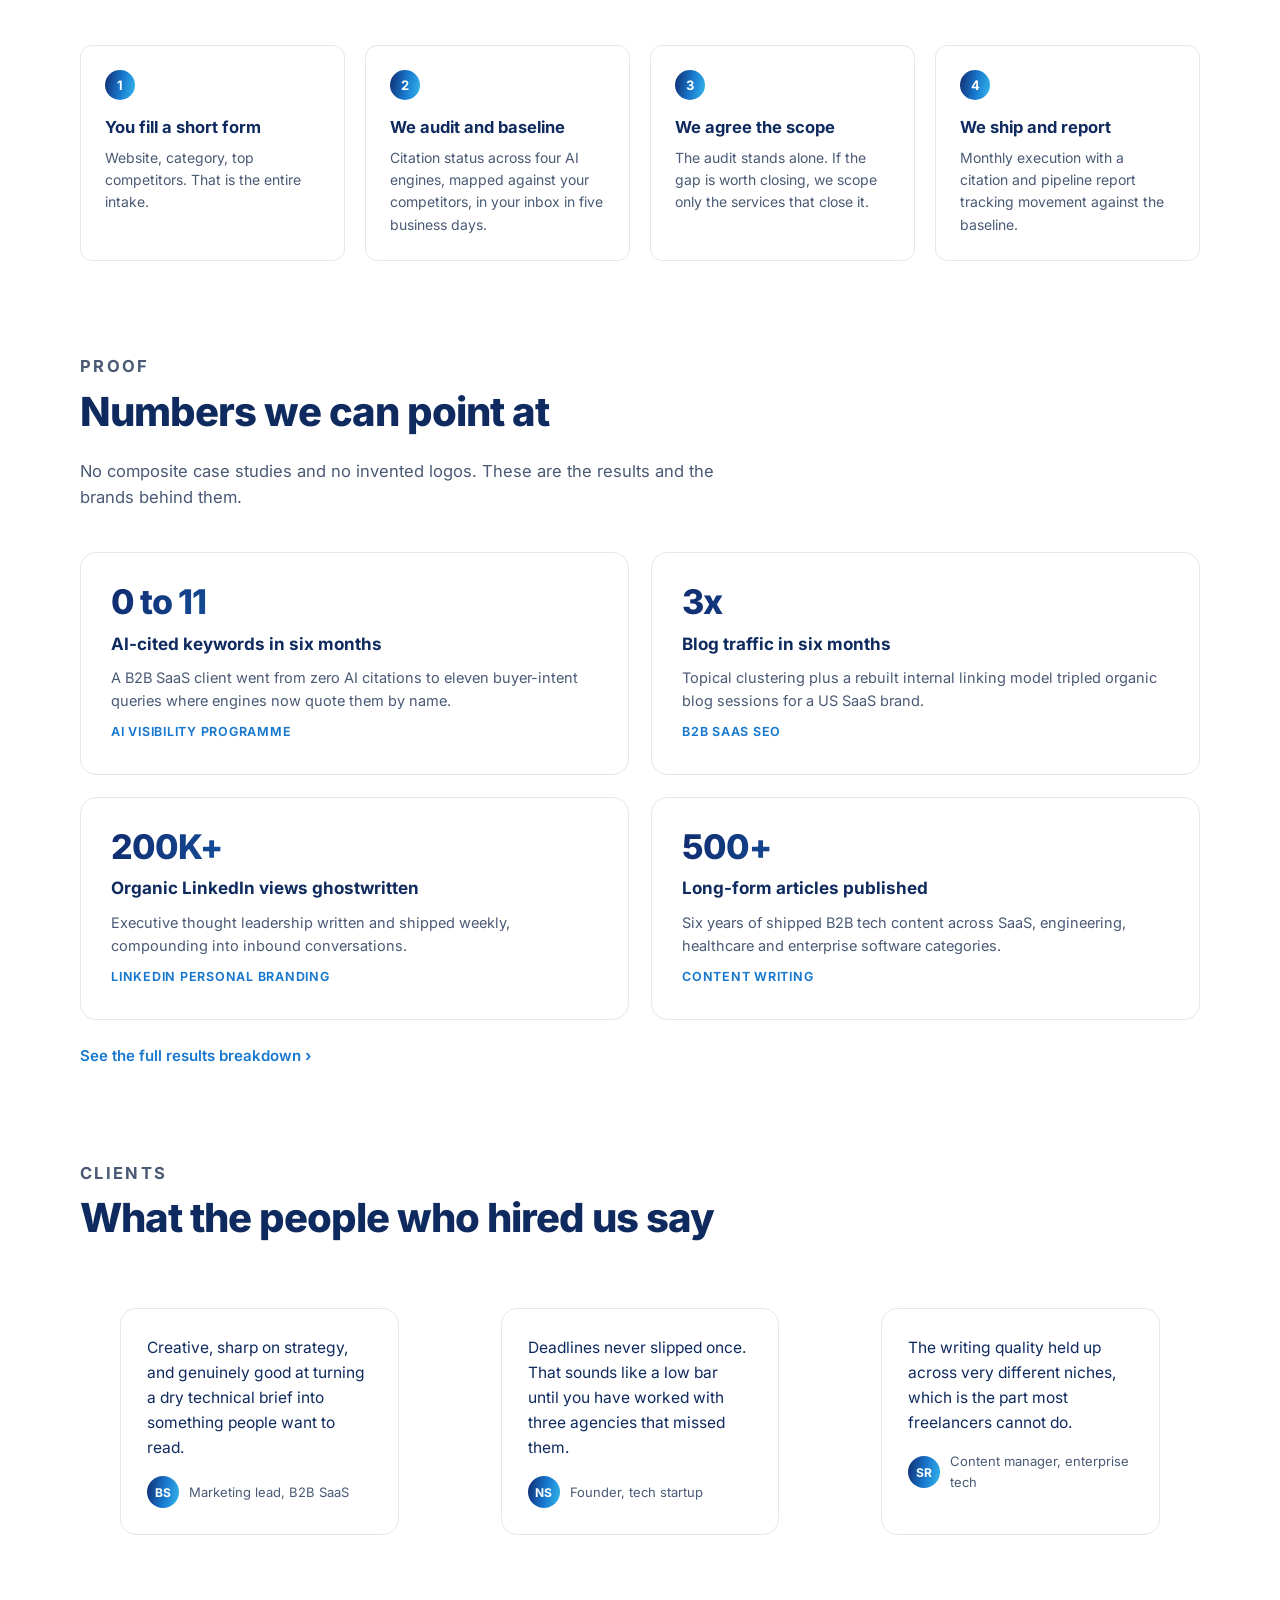
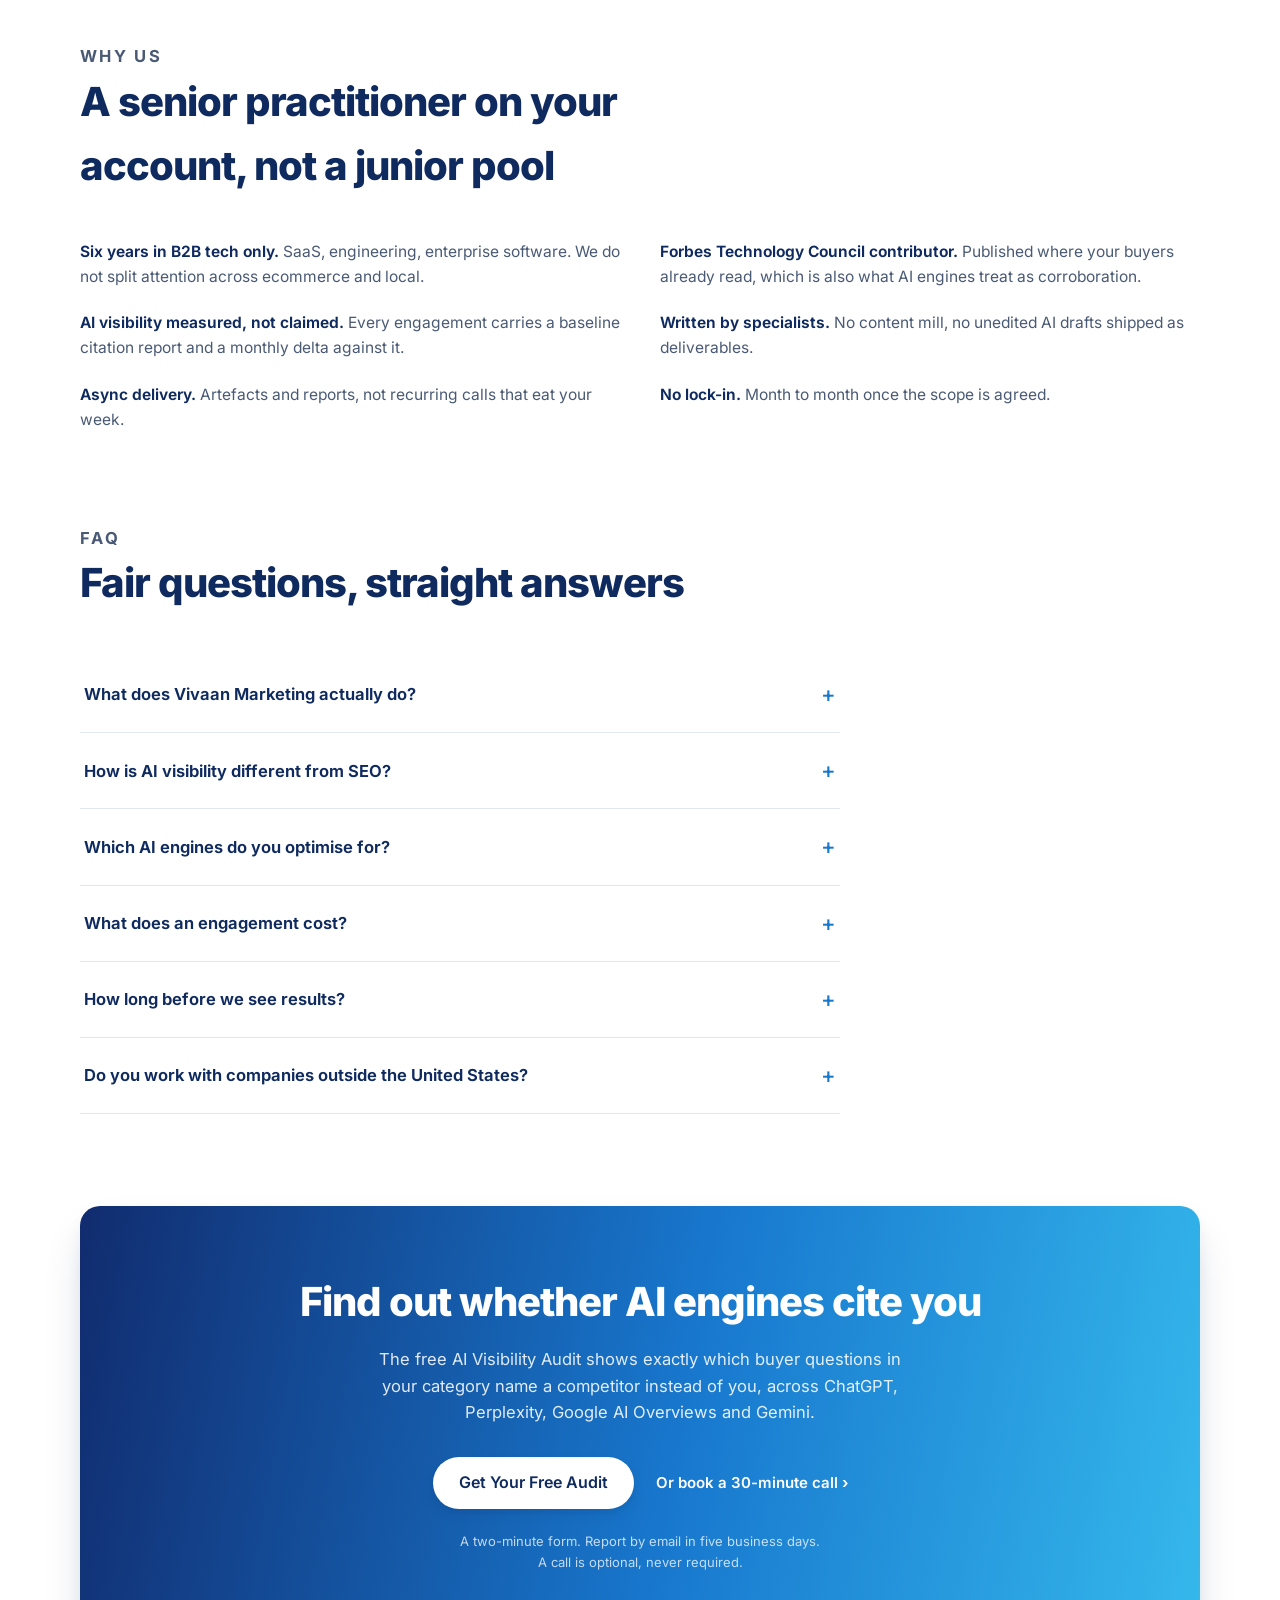
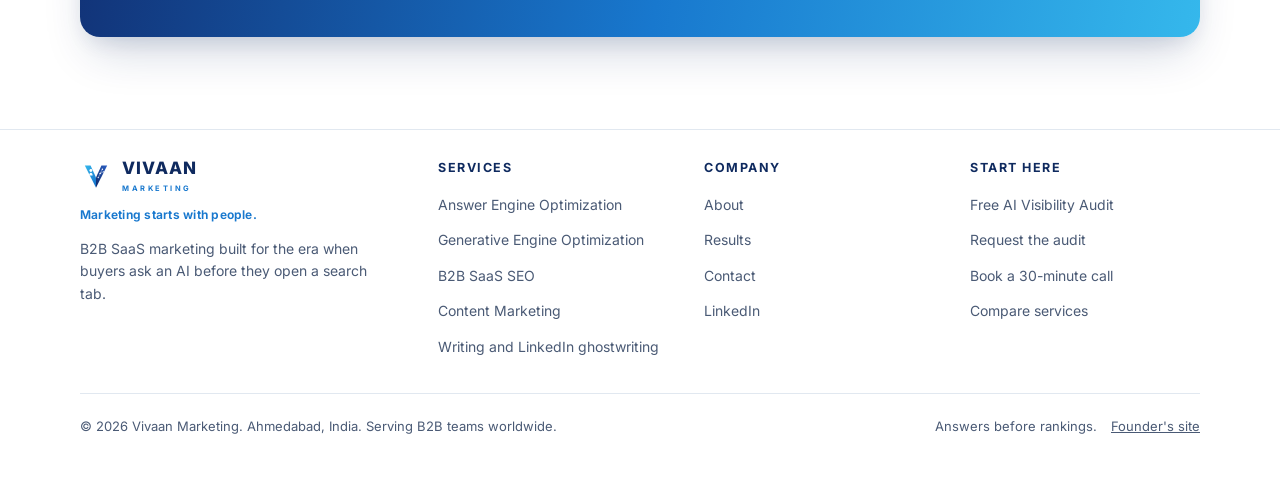
==== commit 7899f5cb: "Focus site on agency services and add real lead capture - Narrow to four agency services (AEO, GEO, " ====
--- a/index.html
+++ b/index.html
@@ -25,14 +25,14 @@
 <meta name="twitter:title" content="Vivaan Marketing | B2B SaaS Marketing and AI Visibility Agency">
 <meta name="twitter:description" content="B2B SaaS marketing agency for AI search. We make ChatGPT, Google AI Overviews and Perplexity cite your brand. Free AI Visibility Audit, no call required.">
 <meta name="twitter:image" content="https://vivaanmarketing.com/assets/social-card.jpg">
-<script type="application/ld+json">{"@context":"https://schema.org","@graph":[{"@type":["ProfessionalService","Organization"],"@id":"https://vivaanmarketing.com/#org","name":"Vivaan Marketing","alternateName":"Vivaan Martech","url":"https://vivaanmarketing.com/","logo":{"@type":"ImageObject","url":"https://vivaanmarketing.com/assets/logo.svg"},"image":"https://vivaanmarketing.com/assets/social-card.jpg","email":"devmurari.sachin87@gmail.com","description":"B2B SaaS marketing agency specialising in AI search visibility. We make brands the source that ChatGPT, Google AI Overviews, Perplexity, Gemini and Claude cite, and back it with SEO, content and LinkedIn programmes.","slogan":"Answers before rankings.","foundingDate":"2024","sameAs":["https://www.linkedin.com/in/vivaan-martech-868863165/","https://sachindevmurari.com"],"address":{"@type":"PostalAddress","addressLocality":"Ahmedabad","addressRegion":"Gujarat","addressCountry":"IN"},"areaServed":[{"@type":"Country","name":"United States"},{"@type":"Country","name":"United Kingdom"},{"@type":"Country","name":"Canada"},{"@type":"Country","name":"Australia"},{"@type":"Country","name":"India"}],"knowsAbout":["Answer Engine Optimization","Generative Engine Optimization","AI search visibility","B2B SaaS SEO","B2B content marketing","LinkedIn personal branding","Topical authority","Schema markup"],"numberOfEmployees":{"@type":"QuantitativeValue","value":6}},{"@type":"WebSite","@id":"https://vivaanmarketing.com/#website","url":"https://vivaanmarketing.com/","name":"Vivaan Marketing","publisher":{"@id":"https://vivaanmarketing.com/#org"},"inLanguage":"en"},{"@type":"WebPage","@id":"https://vivaanmarketing.com/#page","url":"https://vivaanmarketing.com/","name":"Vivaan Marketing | B2B SaaS Marketing and AI Visibility Agency","description":"B2B SaaS marketing agency for AI search. We make ChatGPT, Google AI Overviews and Perplexity cite your brand. Free AI Visibility Audit, no call required.","isPartOf":{"@id":"https://vivaanmarketing.com/#website"},"about":{"@id":"https://vivaanmarketing.com/#org"},"inLanguage":"en"},{"@type":"FAQPage","mainEntity":[{"@type":"Question","name":"What does Vivaan Marketing actually do?","acceptedAnswer":{"@type":"Answer","text":"We are a B2B SaaS marketing agency that makes brands visible in AI answers and in search. Six services sit under one strategy: answer engine optimization, generative engine optimization, B2B SaaS SEO, content writing, content marketing, and LinkedIn personal branding. Most clients start with a free AI Visibility Audit and move to a monthly programme."}},{"@type":"Question","name":"How is AI visibility different from SEO?","acceptedAnswer":{"@type":"Answer","text":"SEO earns a position in a list of ten blue links. AI visibility earns a mention inside a single generated answer, where there is no list and usually three to five sources. The mechanics differ: AI engines favour clearly defined entities, extractable answer blocks, structured data, and corroboration across third-party sources. Ranking first on Google does not guarantee a citation in ChatGPT."}},{"@type":"Question","name":"Which AI engines do you optimise for?","acceptedAnswer":{"@type":"Answer","text":"ChatGPT and its search mode, Google AI Overviews and AI Mode, Perplexity, Google Gemini, Claude, and Microsoft Copilot. These systems draw on overlapping but distinct source pools, so we track each separately rather than assuming one score covers all of them."}},{"@type":"Question","name":"What does an engagement cost?","acceptedAnswer":{"@type":"Answer","text":"The AI Visibility Audit is free. Monthly programmes typically run between 2,000 and 6,000 US dollars depending on how many of the six services are in scope and the publishing volume. There is no long lock-in, and pricing is agreed in writing before anything starts."}},{"@type":"Question","name":"How long before we see results?","acceptedAnswer":{"@type":"Answer","text":"Technical and schema fixes can change AI citation behaviour within four to eight weeks because engines re-crawl frequently. Organic search movement is slower, usually three to six months for a competitive B2B category. Our published benchmark is one client moving from zero to eleven AI-cited keywords in six months."}},{"@type":"Question","name":"Do you work with companies outside the United States?","acceptedAnswer":{"@type":"Answer","text":"Yes. We are based in Ahmedabad, India and work with B2B teams across the United States, United Kingdom, Canada, Australia and India. Delivery is asynchronous by default, which is why time zones have never been the constraint."}}]}]}</script>
+<script type="application/ld+json">{"@context":"https://schema.org","@graph":[{"@type":["ProfessionalService","Organization"],"@id":"https://vivaanmarketing.com/#org","name":"Vivaan Marketing","alternateName":"Vivaan Martech","url":"https://vivaanmarketing.com/","logo":{"@type":"ImageObject","url":"https://vivaanmarketing.com/assets/logo.svg"},"image":"https://vivaanmarketing.com/assets/social-card.jpg","email":"devmurari.sachin87@gmail.com","description":"B2B SaaS marketing agency specialising in AI search visibility. We make brands the source that ChatGPT, Google AI Overviews, Perplexity, Gemini and Claude cite, and back it with SEO, content and LinkedIn programmes.","slogan":"Answers before rankings.","foundingDate":"2024","sameAs":["https://www.linkedin.com/in/vivaan-martech-868863165/","https://sachindevmurari.com"],"address":{"@type":"PostalAddress","addressLocality":"Ahmedabad","addressRegion":"Gujarat","addressCountry":"IN"},"areaServed":[{"@type":"Country","name":"United States"},{"@type":"Country","name":"United Kingdom"},{"@type":"Country","name":"Canada"},{"@type":"Country","name":"Australia"},{"@type":"Country","name":"India"}],"knowsAbout":["Answer Engine Optimization","Generative Engine Optimization","AI search visibility","B2B SaaS SEO","B2B content marketing","LinkedIn personal branding","Topical authority","Schema markup"],"numberOfEmployees":{"@type":"QuantitativeValue","value":6}},{"@type":"WebSite","@id":"https://vivaanmarketing.com/#website","url":"https://vivaanmarketing.com/","name":"Vivaan Marketing","publisher":{"@id":"https://vivaanmarketing.com/#org"},"inLanguage":"en"},{"@type":"WebPage","@id":"https://vivaanmarketing.com/#page","url":"https://vivaanmarketing.com/","name":"Vivaan Marketing | B2B SaaS Marketing and AI Visibility Agency","description":"B2B SaaS marketing agency for AI search. We make ChatGPT, Google AI Overviews and Perplexity cite your brand. Free AI Visibility Audit, no call required.","isPartOf":{"@id":"https://vivaanmarketing.com/#website"},"about":{"@id":"https://vivaanmarketing.com/#org"},"inLanguage":"en"},{"@type":"FAQPage","mainEntity":[{"@type":"Question","name":"What does Vivaan Marketing actually do?","acceptedAnswer":{"@type":"Answer","text":"We are a B2B SaaS marketing agency that makes brands visible in AI answers and in search. Six services sit under one strategy: answer engine optimization, generative engine optimization, B2B SaaS SEO, content writing, content marketing, and LinkedIn personal branding. Most clients start with a free AI Visibility Audit and move to a monthly programme."}},{"@type":"Question","name":"How is AI visibility different from SEO?","acceptedAnswer":{"@type":"Answer","text":"SEO earns a position in a list of ten blue links. AI visibility earns a mention inside a single generated answer, where there is no list and usually three to five sources. The mechanics differ: AI engines favour clearly defined entities, extractable answer blocks, structured data, and corroboration across third-party sources. Ranking first on Google does not guarantee a citation in ChatGPT."}},{"@type":"Question","name":"Which AI engines do you optimise for?","acceptedAnswer":{"@type":"Answer","text":"Monthly programmes track six: ChatGPT and its search mode, Google AI Overviews and AI Mode, Perplexity, Google Gemini, Claude, and Microsoft Copilot. The free audit covers the four that carry most B2B buyer research (ChatGPT, Perplexity, Google AI Overviews and Gemini). These systems draw on overlapping but distinct source pools, so we track each separately rather than assuming one score covers all of them."}},{"@type":"Question","name":"What does an engagement cost?","acceptedAnswer":{"@type":"Answer","text":"The AI Visibility Audit is free. Monthly programmes typically run between 2,000 and 6,000 US dollars depending on how many of the four services are in scope and the publishing volume. There is no long lock-in, and pricing is agreed in writing before anything starts."}},{"@type":"Question","name":"How long before we see results?","acceptedAnswer":{"@type":"Answer","text":"Technical and schema fixes can change AI citation behaviour within four to eight weeks because engines re-crawl frequently. Organic search movement is slower, usually three to six months for a competitive B2B category. Our published benchmark is one client moving from zero to eleven AI-cited keywords in six months."}},{"@type":"Question","name":"Do you work with companies outside the United States?","acceptedAnswer":{"@type":"Answer","text":"Yes. We are based in Ahmedabad, India and work with B2B teams across the United States, United Kingdom, Canada, Australia and India. Delivery is asynchronous by default, which is why time zones have never been the constraint."}}]}]}</script>
 </head>
 <body>
 <a class="skip" href="#main">Skip to content</a>
-<header class="nav"><div class="nav-inner" id="navInner"><a class="brand" href="/" aria-label="Vivaan Marketing home"><svg viewBox="0 0 200 200" width="32" height="32" aria-hidden="true" focusable="false"><defs><linearGradient id="navGradL" x1="0" y1="0" x2="0.7" y2="1"><stop offset="0" stop-color="#35B8EC"/><stop offset="1" stop-color="#1878CE"/></linearGradient><linearGradient id="navGradR" x1="1" y1="0" x2="0.2" y2="1"><stop offset="0" stop-color="#2A5FC4"/><stop offset="1" stop-color="#112C6F"/></linearGradient></defs><path d="M30 34 L66 34 L100 110 L100 174 Z" fill="url(#navGradL)"/><path d="M170 34 L134 34 L100 110 L100 174 Z" fill="url(#navGradR)"/><circle cx="68" cy="66" r="9" fill="#fff"/><path d="M57 97c0-9.4 4.9-17 11-17s11 7.6 11 17z" fill="#fff"/><g stroke="#fff" stroke-width="2.6" fill="none" stroke-linecap="round"><path d="M140 58 126 84M126 84 114 110M126 84 146 74"/></g><g fill="#fff"><circle cx="140" cy="58" r="4.6"/><circle cx="126" cy="84" r="4.6"/><circle cx="146" cy="74" r="3.4"/><circle cx="114" cy="110" r="4"/></g></svg><span><span class="word">VIVAAN</span><span class="desc">MARKETING</span></span></a><button class="nav-toggle" type="button" aria-expanded="false" aria-controls="navLinks" aria-label="Open menu" id="navToggle"><svg viewBox="0 0 24 24" aria-hidden="true"><path d="M4 7h16M4 12h16M4 17h16"/></svg></button><nav class="nav-links" id="navLinks" aria-label="Primary"><details class="has-sub"><summary>Services</summary><div class="submenu"><a href="/services/">All services<span>The full engagement map</span></a><a href="/services/answer-engine-optimization/">Answer Engine Optimization<span>Get quoted in ChatGPT and Perplexity answers</span></a><a href="/services/generative-engine-optimization/">Generative Engine Optimization<span>Win citations in Google AI Overviews and Gemini</span></a><a href="/services/b2b-saas-seo/">B2B SaaS SEO<span>Topical authority that compounds into pipeline</span></a><a href="/services/content-writing/">Content Writing<span>Long-form written by senior B2B specialists</span></a><a href="/services/content-marketing/">Content Marketing<span>Editorial calendars tied to revenue KPIs</span></a><a href="/services/linkedin-personal-branding/">LinkedIn Personal Branding<span>Founder presence, ghostwritten and consistent</span></a></div></details><a href="/results/">Results</a><a href="/about/">About</a><a href="/free-ai-visibility-audit/">Free audit</a><a href="/contact/">Contact</a></nav><a class="btn" href="mailto:devmurari.sachin87@gmail.com?subject=Free%20AI%20Visibility%20Audit%20request&body=Hi%2C%0A%0AI%20would%20like%20the%20free%20AI%20Visibility%20Audit.%20Here%20are%20my%20three%20lines%3A%0A%0A1.%20Website%3A%20%0A2.%20Category%20(how%20buyers%20describe%20what%20we%20sell)%3A%20%0A3.%20Top%20three%20competitors%3A%20%0A%0AThanks%2C">Get Your Free Audit</a></div></header><main id="main">
-<div class="hero"><div class="container"><div class="hero-inner"><div><p class="kicker">B2B SaaS marketing for the AI answer era</p><h1>Your buyers ask AI first. <span class="grad-text">Make sure it names you.</span></h1><p class="sub">Vivaan Marketing is a <strong>B2B SaaS marketing agency</strong> that wins the citation, not just the ranking. We engineer the content, structure and authority that make ChatGPT, Google AI Overviews, Perplexity and Gemini quote your brand, then compound it with SEO, editorial and LinkedIn.</p><div class="cta-row"><a class="btn big" href="mailto:devmurari.sachin87@gmail.com?subject=Free%20AI%20Visibility%20Audit%20request&body=Hi%2C%0A%0AI%20would%20like%20the%20free%20AI%20Visibility%20Audit.%20Here%20are%20my%20three%20lines%3A%0A%0A1.%20Website%3A%20%0A2.%20Category%20(how%20buyers%20describe%20what%20we%20sell)%3A%20%0A3.%20Top%20three%20competitors%3A%20%0A%0AThanks%2C">Get Your Free Audit</a><a class="link-arrow" href="/services/">Explore the six services</a></div><p class="cta-note">Three lines of intake. A full citation report in five business days. No call required.</p></div><div class="answer-stack"><div class="answer-glow"></div><span class="answer-tag">What buyers see today</span><div class="answer-card"><div class="q"><span class="dot"></span><span>Best B2B SaaS onboarding tools for enterprise?</span></div><div class="a">Based on current reviews, the most cited options are <strong>Competitor A</strong><span class="cite">1</span>, <strong>Competitor B</strong><span class="cite">2</span> and <strong>Competitor C</strong><span class="cite">3</span>, which reviewers rate highest for enterprise rollout.<div class="srcs"><span class="src-chip them">competitor-a.com</span><span class="src-chip them">g2.com</span><span class="src-chip them">competitor-b.com</span><span class="src-chip missing">yourbrand.com not cited</span></div></div></div></div></div></div></div><div class="stats"><div class="container"><div class="stats-inner"><div class="stat"><div class="n">3x</div><div class="d">Average growth in AI citations for clients</div></div><div class="stat"><div class="n">50+</div><div class="d">SaaS and enterprise brands served globally</div></div><div class="stat"><div class="n">500+</div><div class="d">Long-form articles published and ranking</div></div><div class="stat"><div class="n">6+ yrs</div><div class="d">In B2B tech content and search</div></div></div></div></div><div class="wall"><div class="container"><p class="lab">Brands we have written and ranked for</p><div class="wall-row"><span>JungleWorks</span><span>Testlify</span><span>Scalenut</span><span>Pepper Content</span><span>MultiQoS</span><span>INTECH</span></div></div></div><section><div class="container"><div class="sec-head"><p class="overline">The shift</p><h2>Ranking first is no longer the same as being found</h2><p>A generated answer names three sources, not ten. Everything below the fold of an AI answer is invisible, and the brands being quoted are not always the ones ranking highest.</p></div><div class="split"><div class="prose"><h3>What changed</h3><p>Buyers now open ChatGPT, Perplexity or a Google AI Overview to shortlist vendors before they ever click a result. The engine answers in a paragraph and cites a handful of sources. If your category page is not one of them, you are not in the consideration set, and no amount of position-three ranking fixes that.</p><h3>Why the usual playbook stalls</h3><ul><li><strong>Keyword pages, not answer blocks.</strong> Engines extract self-contained definitions, not 2,000 words of build-up.</li><li><strong>Weak entity signals.</strong> If your brand is not clearly defined and corroborated off-site, the model has nothing confident to cite.</li><li><strong>Missing structure.</strong> No schema, no clean headings, no comparison tables, so nothing is machine-extractable.</li><li><strong>No measurement.</strong> Rank trackers do not tell you whether ChatGPT mentioned you last Tuesday.</li></ul></div><div class="audit-visual"><div class="gap-row"><span class="kq">"best [your category] software"</span><span class="pill gap">Not cited</span></div><div class="gap-row"><span class="kq">"[competitor] alternatives"</span><span class="pill gap">Not cited</span></div><div class="gap-row"><span class="kq">"how to evaluate [category] vendors"</span><span class="pill cited">Cited</span></div><div class="gap-row"><span class="kq">"[category] pricing benchmarks"</span><span class="pill gap">Not cited</span></div><div class="gap-row"><span class="kq">"[category] for enterprise teams"</span><span class="pill cited">Cited</span></div><p class="cap">A sample of the citation map delivered in every free audit, scored across ChatGPT, Perplexity, Google AI Overviews and Gemini.</p></div></div></div></section><section id="services"><div class="container"><div class="sec-head"><p class="overline">Services</p><h2>Six services, one compounding system</h2><p>Answer engines reward the same things buyers do: clarity, evidence and consistency. Each service feeds the next, so authority built in one channel shows up in the others.</p></div><div class="cards"><a class="card" href="/services/answer-engine-optimization/"><span class="chip"><svg viewBox="0 0 24 24" aria-hidden="true" focusable="false"><path d="M12 3v3M12 18v3M3 12h3M18 12h3M5.6 5.6l2.1 2.1M16.3 16.3l2.1 2.1M18.4 5.6l-2.1 2.1M7.7 16.3l-2.1 2.1"/><circle cx="12" cy="12" r="3.4"/></svg></span><h3>Answer Engine Optimization</h3><p>Structure content so ChatGPT and Perplexity can lift a clean, attributable answer straight from your page.</p><span class="go">AEO services</span></a><a class="card" href="/services/generative-engine-optimization/"><span class="chip"><svg viewBox="0 0 24 24" aria-hidden="true" focusable="false"><circle cx="12" cy="12" r="9"/><path d="M3 12h18M12 3a15 15 0 0 1 0 18a15 15 0 0 1 0-18"/></svg></span><h3>Generative Engine Optimization</h3><p>Build the entity, schema and third-party corroboration that get you cited in Google AI Overviews and Gemini.</p><span class="go">GEO services</span></a><a class="card" href="/services/b2b-saas-seo/"><span class="chip"><svg viewBox="0 0 24 24" aria-hidden="true" focusable="false"><circle cx="10.5" cy="10.5" r="6.5"/><path d="M15.4 15.4L21 21"/></svg></span><h3>B2B SaaS SEO</h3><p>Topical maps and keyword clusters that own a category instead of chasing scattered volume.</p><span class="go">SaaS SEO</span></a><a class="card" href="/services/content-writing/"><span class="chip"><svg viewBox="0 0 24 24" aria-hidden="true" focusable="false"><path d="M4 20h16M5 16.5L16.8 4.7a2 2 0 0 1 2.8 2.8L7.8 19.3 4 20l.7-3.8z"/></svg></span><h3>Content Writing</h3><p>Long-form blogs, whitepapers and comparison pages written by specialists who understand the product.</p><span class="go">Content writing</span></a><a class="card" href="/services/content-marketing/"><span class="chip"><svg viewBox="0 0 24 24" aria-hidden="true" focusable="false"><path d="M3 20V10M9 20V4M15 20v-7M21 20V8"/></svg></span><h3>Content Marketing</h3><p>Editorial calendars, distribution and reporting mapped to pipeline, not to traffic vanity metrics.</p><span class="go">Content marketing</span></a><a class="card" href="/services/linkedin-personal-branding/"><span class="chip"><svg viewBox="0 0 24 24" aria-hidden="true" focusable="false"><rect x="3" y="3" width="18" height="18" rx="3"/><path d="M7.5 10.5V17M7.5 7.2v.1M11.5 17v-3.6a2.4 2.4 0 0 1 4.8 0V17"/></svg></span><h3>LinkedIn Personal Branding</h3><p>Ghostwritten founder and executive presence that turns expertise into inbound demand.</p><span class="go">LinkedIn branding</span></a></div></div></section><section><div class="container"><div class="sec-head"><p class="overline">Process</p><h2>Asynchronous by design, so it fits your calendar</h2><p>No standing calls, no status meetings. You get artefacts you can forward to a board deck.</p></div><div class="steps"><div class="step"><span class="num">1</span><h3>You send three lines</h3><p>Website, category, top competitors. That is the entire intake.</p></div><div class="step"><span class="num">2</span><h3>We audit and baseline</h3><p>Citation status across four AI engines, mapped against your competitors, in your inbox in five business days.</p></div><div class="step"><span class="num">3</span><h3>We agree the scope</h3><p>The audit stands alone. If the gap is worth closing, we scope only the services that close it.</p></div><div class="step"><span class="num">4</span><h3>We ship and report</h3><p>Monthly execution with a citation and pipeline report tracking movement against the baseline.</p></div></div></div></section><section><div class="container"><div class="sec-head"><p class="overline">Proof</p><h2>Numbers we can point at</h2><p>No composite case studies and no invented logos. These are the results and the brands behind them.</p></div><div class="results"><div class="result"><div class="metric">0 to 11</div><h3>AI-cited keywords in six months</h3><p>A B2B SaaS client went from zero AI citations to eleven buyer-intent queries where engines now quote them by name.</p><span class="who">AI visibility programme</span></div><div class="result"><div class="metric">3x</div><h3>Blog traffic in six months</h3><p>Topical clustering plus a rebuilt internal linking model tripled organic blog sessions for a US SaaS brand.</p><span class="who">B2B SaaS SEO</span></div><div class="result"><div class="metric">200K+</div><h3>Organic LinkedIn views ghostwritten</h3><p>Executive thought leadership written and shipped weekly, compounding into inbound conversations.</p><span class="who">LinkedIn personal branding</span></div><div class="result"><div class="metric">500+</div><h3>Long-form articles published</h3><p>Six years of shipped B2B tech content across SaaS, engineering, healthcare and enterprise software categories.</p><span class="who">Content writing</span></div></div><p class="cta-note" style="margin-top:24px"><a class="link-arrow" href="/results/">See the full results breakdown</a></p></div></section><section><div class="container"><div class="sec-head"><p class="overline">Clients</p><h2>What the people who hired us say</h2></div><div class="quotes"><figure class="quote"><blockquote>Creative, sharp on strategy, and genuinely good at turning a dry technical brief into something people want to read.</blockquote><figcaption><span class="av">BS</span><span>Marketing lead, B2B SaaS</span></figcaption></figure><figure class="quote"><blockquote>Deadlines never slipped once. That sounds like a low bar until you have worked with three agencies that missed them.</blockquote><figcaption><span class="av">NS</span><span>Founder, tech startup</span></figcaption></figure><figure class="quote"><blockquote>The writing quality held up across very different niches, which is the part most freelancers cannot do.</blockquote><figcaption><span class="av">SR</span><span>Content manager, enterprise tech</span></figcaption></figure></div></div></section><section><div class="container"><div class="sec-head"><p class="overline">Why us</p><h2>A senior practitioner on your account, not a junior pool</h2></div><ul class="why-list"><li><span><strong>Six years in B2B tech only.</strong> SaaS, engineering, enterprise software. We do not split attention across ecommerce and local.</span></li><li><span><strong>Forbes Technology Council contributor.</strong> Published where your buyers already read, which is also what AI engines treat as corroboration.</span></li><li><span><strong>AI visibility measured, not claimed.</strong> Every engagement carries a baseline citation report and a monthly delta against it.</span></li><li><span><strong>Written by specialists.</strong> No content mill, no unedited AI drafts shipped as deliverables.</span></li><li><span><strong>Async delivery.</strong> Artefacts and reports, not recurring calls that eat your week.</span></li><li><span><strong>No lock-in.</strong> Month to month once the scope is agreed.</span></li></ul></div></section><section><div class="container"><div class="sec-head"><p class="overline">FAQ</p><h2>Fair questions, straight answers</h2></div><div class="faq"><details><summary>What does Vivaan Marketing actually do?</summary><div class="ans">We are a B2B SaaS marketing agency that makes brands visible in AI answers and in search. Six services sit under one strategy: answer engine optimization, generative engine optimization, B2B SaaS SEO, content writing, content marketing, and LinkedIn personal branding. Most clients start with a free AI Visibility Audit and move to a monthly programme.</div></details><details><summary>How is AI visibility different from SEO?</summary><div class="ans">SEO earns a position in a list of ten blue links. AI visibility earns a mention inside a single generated answer, where there is no list and usually three to five sources. The mechanics differ: AI engines favour clearly defined entities, extractable answer blocks, structured data, and corroboration across third-party sources. Ranking first on Google does not guarantee a citation in ChatGPT.</div></details><details><summary>Which AI engines do you optimise for?</summary><div class="ans">ChatGPT and its search mode, Google AI Overviews and AI Mode, Perplexity, Google Gemini, Claude, and Microsoft Copilot. These systems draw on overlapping but distinct source pools, so we track each separately rather than assuming one score covers all of them.</div></details><details><summary>What does an engagement cost?</summary><div class="ans">The AI Visibility Audit is free. Monthly programmes typically run between 2,000 and 6,000 US dollars depending on how many of the six services are in scope and the publishing volume. There is no long lock-in, and pricing is agreed in writing before anything starts.</div></details><details><summary>How long before we see results?</summary><div class="ans">Technical and schema fixes can change AI citation behaviour within four to eight weeks because engines re-crawl frequently. Organic search movement is slower, usually three to six months for a competitive B2B category. Our published benchmark is one client moving from zero to eleven AI-cited keywords in six months.</div></details><details><summary>Do you work with companies outside the United States?</summary><div class="ans">Yes. We are based in Ahmedabad, India and work with B2B teams across the United States, United Kingdom, Canada, Australia and India. Delivery is asynchronous by default, which is why time zones have never been the constraint.</div></details></div></div></section><div class="cta"><div class="container"><div class="cta-panel"><h2>Find out whether AI engines cite you</h2><p>The free AI Visibility Audit shows exactly which buyer questions in your category name a competitor instead of you, across ChatGPT, Perplexity, Google AI Overviews and Gemini.</p><div class="cta-row"><a class="btn big on-grad" href="mailto:devmurari.sachin87@gmail.com?subject=Free%20AI%20Visibility%20Audit%20request&body=Hi%2C%0A%0AI%20would%20like%20the%20free%20AI%20Visibility%20Audit.%20Here%20are%20my%20three%20lines%3A%0A%0A1.%20Website%3A%20%0A2.%20Category%20(how%20buyers%20describe%20what%20we%20sell)%3A%20%0A3.%20Top%20three%20competitors%3A%20%0A%0AThanks%2C">Get Your Free Audit</a></div><p class="fine">Three lines of intake. Delivered by email in five business days. No call required.</p></div></div></div>
+<header class="nav"><div class="nav-inner" id="navInner"><a class="brand" href="/" aria-label="Vivaan Marketing home"><svg viewBox="0 0 200 200" width="32" height="32" aria-hidden="true" focusable="false"><defs><linearGradient id="navGradL" x1="0" y1="0" x2="0.7" y2="1"><stop offset="0" stop-color="#35B8EC"/><stop offset="1" stop-color="#1878CE"/></linearGradient><linearGradient id="navGradR" x1="1" y1="0" x2="0.2" y2="1"><stop offset="0" stop-color="#2A5FC4"/><stop offset="1" stop-color="#112C6F"/></linearGradient></defs><path d="M30 34 L66 34 L100 110 L100 174 Z" fill="url(#navGradL)"/><path d="M170 34 L134 34 L100 110 L100 174 Z" fill="url(#navGradR)"/><circle cx="68" cy="66" r="9" fill="#fff"/><path d="M57 97c0-9.4 4.9-17 11-17s11 7.6 11 17z" fill="#fff"/><g stroke="#fff" stroke-width="2.6" fill="none" stroke-linecap="round"><path d="M140 58 126 84M126 84 114 110M126 84 146 74"/></g><g fill="#fff"><circle cx="140" cy="58" r="4.6"/><circle cx="126" cy="84" r="4.6"/><circle cx="146" cy="74" r="3.4"/><circle cx="114" cy="110" r="4"/></g></svg><span><span class="word">VIVAAN</span><span class="desc">MARKETING</span></span></a><button class="nav-toggle" type="button" aria-expanded="false" aria-controls="navLinks" aria-label="Open menu" id="navToggle"><svg viewBox="0 0 24 24" aria-hidden="true"><path d="M4 7h16M4 12h16M4 17h16"/></svg></button><nav class="nav-links" id="navLinks" aria-label="Primary"><details class="has-sub"><summary>Services</summary><div class="submenu"><a href="/services/">All services<span>The full engagement map</span></a><a href="/services/answer-engine-optimization/">Answer Engine Optimization<span>Get quoted in ChatGPT and Perplexity answers</span></a><a href="/services/generative-engine-optimization/">Generative Engine Optimization<span>Win citations in Google AI Overviews and Gemini</span></a><a href="/services/b2b-saas-seo/">B2B SaaS SEO<span>Topical authority that compounds into pipeline</span></a><a href="/services/content-marketing/">Content Marketing<span>Editorial calendars tied to revenue KPIs</span></a></div></details><a href="/results/">Results</a><a href="/about/">About</a><a href="/free-ai-visibility-audit/">Free audit</a><a href="/contact/">Contact</a></nav><a class="btn" href="/free-ai-visibility-audit/#request">Get Your Free Audit</a></div></header><main id="main">
+<div class="hero"><div class="container"><div class="hero-inner"><div><p class="kicker">B2B SaaS marketing for the AI answer era</p><h1>Your buyers ask AI first. <span class="grad-text">Make sure it names you.</span></h1><p class="sub">Vivaan Marketing is a <strong>B2B SaaS marketing agency</strong> that wins the citation, not just the ranking. We engineer the content, structure and authority that make ChatGPT, Google AI Overviews, Perplexity and Gemini quote your brand, then compound it with SEO and content marketing.</p><div class="cta-row"><a class="btn big" href="/free-ai-visibility-audit/#request">Get Your Free Audit</a><a class="link-arrow" href="https://calendly.com/devmurari-sachin87/new-meeting" rel="noopener">Book a 30-minute call</a></div><p class="cta-note">A two-minute form. A full citation report in five business days. A call is optional.</p></div><div class="answer-stack"><div class="answer-glow"></div><span class="answer-tag">What buyers see today</span><div class="answer-card"><div class="q"><span class="dot"></span><span>Best B2B SaaS onboarding tools for enterprise?</span></div><div class="a">Based on current reviews, the most cited options are <strong>Competitor A</strong><span class="cite">1</span>, <strong>Competitor B</strong><span class="cite">2</span> and <strong>Competitor C</strong><span class="cite">3</span>, which reviewers rate highest for enterprise rollout.<div class="srcs"><span class="src-chip them">competitor-a.com</span><span class="src-chip them">g2.com</span><span class="src-chip them">competitor-b.com</span><span class="src-chip missing">yourbrand.com not cited</span></div></div></div></div></div></div></div><div class="stats"><div class="container"><div class="stats-inner"><div class="stat"><div class="n">3x</div><div class="d">Average growth in AI citations for clients</div></div><div class="stat"><div class="n">50+</div><div class="d">SaaS and enterprise brands served globally</div></div><div class="stat"><div class="n">500+</div><div class="d">Long-form articles published and ranking</div></div><div class="stat"><div class="n">6+ yrs</div><div class="d">In B2B tech content and search</div></div></div></div></div><div class="wall"><div class="container"><p class="lab">Brands we have written and ranked for</p><div class="wall-row"><span>JungleWorks</span><span>Testlify</span><span>Scalenut</span><span>Pepper Content</span><span>MultiQoS</span><span>INTECH</span></div></div></div><section><div class="container"><div class="sec-head"><p class="overline">The shift</p><h2>Ranking first is no longer the same as being found</h2><p>A generated answer names three sources, not ten. Everything below the fold of an AI answer is invisible, and the brands being quoted are not always the ones ranking highest.</p></div><div class="split"><div class="prose"><h3>What changed</h3><p>Buyers now open ChatGPT, Perplexity or a Google AI Overview to shortlist vendors before they ever click a result. The engine answers in a paragraph and cites a handful of sources. If your category page is not one of them, you are not in the consideration set, and no amount of position-three ranking fixes that.</p><h3>Why the usual playbook stalls</h3><ul><li><strong>Keyword pages, not answer blocks.</strong> Engines extract self-contained definitions, not 2,000 words of build-up.</li><li><strong>Weak entity signals.</strong> If your brand is not clearly defined and corroborated off-site, the model has nothing confident to cite.</li><li><strong>Missing structure.</strong> No schema, no clean headings, no comparison tables, so nothing is machine-extractable.</li><li><strong>No measurement.</strong> Rank trackers do not tell you whether ChatGPT mentioned you last Tuesday.</li></ul></div><div class="audit-visual"><div class="gap-row"><span class="kq">"best [your category] software"</span><span class="pill gap">Not cited</span></div><div class="gap-row"><span class="kq">"[competitor] alternatives"</span><span class="pill gap">Not cited</span></div><div class="gap-row"><span class="kq">"how to evaluate [category] vendors"</span><span class="pill cited">Cited</span></div><div class="gap-row"><span class="kq">"[category] pricing benchmarks"</span><span class="pill gap">Not cited</span></div><div class="gap-row"><span class="kq">"[category] for enterprise teams"</span><span class="pill cited">Cited</span></div><p class="cap">A sample of the citation map delivered in every free audit, scored across ChatGPT, Perplexity, Google AI Overviews and Gemini.</p></div></div></div></section><section id="services"><div class="container"><div class="sec-head"><p class="overline">Services</p><h2>Four services, one compounding system</h2><p>Answer engines reward the same things buyers do: clarity, evidence and consistency. Each service feeds the next, so authority built in one channel shows up in the others.</p></div><div class="cards"><a class="card" href="/services/answer-engine-optimization/"><span class="chip"><svg viewBox="0 0 24 24" aria-hidden="true" focusable="false"><path d="M12 3v3M12 18v3M3 12h3M18 12h3M5.6 5.6l2.1 2.1M16.3 16.3l2.1 2.1M18.4 5.6l-2.1 2.1M7.7 16.3l-2.1 2.1"/><circle cx="12" cy="12" r="3.4"/></svg></span><h3>Answer Engine Optimization</h3><p>Structure content so ChatGPT and Perplexity can lift a clean, attributable answer straight from your page.</p><span class="go">AEO services</span></a><a class="card" href="/services/generative-engine-optimization/"><span class="chip"><svg viewBox="0 0 24 24" aria-hidden="true" focusable="false"><circle cx="12" cy="12" r="9"/><path d="M3 12h18M12 3a15 15 0 0 1 0 18a15 15 0 0 1 0-18"/></svg></span><h3>Generative Engine Optimization</h3><p>Build the entity, schema and third-party corroboration that get you cited in Google AI Overviews and Gemini.</p><span class="go">GEO services</span></a><a class="card" href="/services/b2b-saas-seo/"><span class="chip"><svg viewBox="0 0 24 24" aria-hidden="true" focusable="false"><circle cx="10.5" cy="10.5" r="6.5"/><path d="M15.4 15.4L21 21"/></svg></span><h3>B2B SaaS SEO</h3><p>Topical maps and keyword clusters that own a category instead of chasing scattered volume.</p><span class="go">SaaS SEO</span></a><a class="card" href="/services/content-marketing/"><span class="chip"><svg viewBox="0 0 24 24" aria-hidden="true" focusable="false"><path d="M3 20V10M9 20V4M15 20v-7M21 20V8"/></svg></span><h3>Content Marketing</h3><p>Editorial calendars, specialist-written content and reporting mapped to pipeline, not to traffic vanity metrics.</p><span class="go">Content marketing</span></a><a class="card" href="/free-ai-visibility-audit/"><span class="chip"><svg viewBox="0 0 24 24" aria-hidden="true" focusable="false"><path d="M9 4h6l1 3H8l1-3zM6 7h12l1.2 12.2a1.6 1.6 0 0 1-1.6 1.8H6.4a1.6 1.6 0 0 1-1.6-1.8L6 7z"/><path d="M9.5 12.5l1.8 1.8 3.4-3.4"/></svg></span><h3>Free AI Visibility Audit</h3><p>See which buyer questions cite a competitor instead of you, across four AI engines, in five business days.</p><span class="go">Get the free audit</span></a><a class="card" href="https://sachindevmurari.com/services/content-writing.html"><span class="chip"><svg viewBox="0 0 24 24" aria-hidden="true" focusable="false"><path d="M4 20h16M5 16.5L16.8 4.7a2 2 0 0 1 2.8 2.8L7.8 19.3 4 20l.7-3.8z"/></svg></span><h3>Writing and LinkedIn ghostwriting</h3><p>Long-form B2B writing and founder ghostwriting are handled by our founder directly.</p><span class="go">Visit the founder's site</span></a></div></div></section><section><div class="container"><div class="sec-head"><p class="overline">Process</p><h2>Asynchronous by design, so it fits your calendar</h2><p>No standing calls, no status meetings. You get artefacts you can forward to a board deck.</p></div><div class="steps"><div class="step"><span class="num">1</span><h3>You fill a short form</h3><p>Website, category, top competitors. That is the entire intake.</p></div><div class="step"><span class="num">2</span><h3>We audit and baseline</h3><p>Citation status across four AI engines, mapped against your competitors, in your inbox in five business days.</p></div><div class="step"><span class="num">3</span><h3>We agree the scope</h3><p>The audit stands alone. If the gap is worth closing, we scope only the services that close it.</p></div><div class="step"><span class="num">4</span><h3>We ship and report</h3><p>Monthly execution with a citation and pipeline report tracking movement against the baseline.</p></div></div></div></section><section><div class="container"><div class="sec-head"><p class="overline">Proof</p><h2>Numbers we can point at</h2><p>No composite case studies and no invented logos. These are the results and the brands behind them.</p></div><div class="results"><div class="result"><div class="metric">0 to 11</div><h3>AI-cited keywords in six months</h3><p>A B2B SaaS client went from zero AI citations to eleven buyer-intent queries where engines now quote them by name.</p><span class="who">AI visibility programme</span></div><div class="result"><div class="metric">3x</div><h3>Blog traffic in six months</h3><p>Topical clustering plus a rebuilt internal linking model tripled organic blog sessions for a US SaaS brand.</p><span class="who">B2B SaaS SEO</span></div><div class="result"><div class="metric">200K+</div><h3>Organic LinkedIn views ghostwritten</h3><p>Executive thought leadership written and shipped weekly, compounding into inbound conversations.</p><span class="who">LinkedIn personal branding</span></div><div class="result"><div class="metric">500+</div><h3>Long-form articles published</h3><p>Six years of shipped B2B tech content across SaaS, engineering, healthcare and enterprise software categories.</p><span class="who">Content writing</span></div></div><p class="cta-note" style="margin-top:24px"><a class="link-arrow" href="/results/">See the full results breakdown</a></p></div></section><section><div class="container"><div class="sec-head"><p class="overline">Clients</p><h2>What the people who hired us say</h2></div><div class="quotes"><figure class="quote"><blockquote>Creative, sharp on strategy, and genuinely good at turning a dry technical brief into something people want to read.</blockquote><figcaption><span class="av">BS</span><span>Marketing lead, B2B SaaS</span></figcaption></figure><figure class="quote"><blockquote>Deadlines never slipped once. That sounds like a low bar until you have worked with three agencies that missed them.</blockquote><figcaption><span class="av">NS</span><span>Founder, tech startup</span></figcaption></figure><figure class="quote"><blockquote>The writing quality held up across very different niches, which is the part most freelancers cannot do.</blockquote><figcaption><span class="av">SR</span><span>Content manager, enterprise tech</span></figcaption></figure></div></div></section><section><div class="container"><div class="sec-head"><p class="overline">Why us</p><h2>A senior practitioner on your account, not a junior pool</h2></div><ul class="why-list"><li><span><strong>Six years in B2B tech only.</strong> SaaS, engineering, enterprise software. We do not split attention across ecommerce and local.</span></li><li><span><strong>Forbes Technology Council contributor.</strong> Published where your buyers already read, which is also what AI engines treat as corroboration.</span></li><li><span><strong>AI visibility measured, not claimed.</strong> Every engagement carries a baseline citation report and a monthly delta against it.</span></li><li><span><strong>Written by specialists.</strong> No content mill, no unedited AI drafts shipped as deliverables.</span></li><li><span><strong>Async delivery.</strong> Artefacts and reports, not recurring calls that eat your week.</span></li><li><span><strong>No lock-in.</strong> Month to month once the scope is agreed.</span></li></ul></div></section><section><div class="container"><div class="sec-head"><p class="overline">FAQ</p><h2>Fair questions, straight answers</h2></div><div class="faq"><details><summary>What does Vivaan Marketing actually do?</summary><div class="ans">We are a B2B SaaS marketing agency that makes brands visible in AI answers and in search. Six services sit under one strategy: answer engine optimization, generative engine optimization, B2B SaaS SEO, content writing, content marketing, and LinkedIn personal branding. Most clients start with a free AI Visibility Audit and move to a monthly programme.</div></details><details><summary>How is AI visibility different from SEO?</summary><div class="ans">SEO earns a position in a list of ten blue links. AI visibility earns a mention inside a single generated answer, where there is no list and usually three to five sources. The mechanics differ: AI engines favour clearly defined entities, extractable answer blocks, structured data, and corroboration across third-party sources. Ranking first on Google does not guarantee a citation in ChatGPT.</div></details><details><summary>Which AI engines do you optimise for?</summary><div class="ans">Monthly programmes track six: ChatGPT and its search mode, Google AI Overviews and AI Mode, Perplexity, Google Gemini, Claude, and Microsoft Copilot. The free audit covers the four that carry most B2B buyer research (ChatGPT, Perplexity, Google AI Overviews and Gemini). These systems draw on overlapping but distinct source pools, so we track each separately rather than assuming one score covers all of them.</div></details><details><summary>What does an engagement cost?</summary><div class="ans">The AI Visibility Audit is free. Monthly programmes typically run between 2,000 and 6,000 US dollars depending on how many of the four services are in scope and the publishing volume. There is no long lock-in, and pricing is agreed in writing before anything starts.</div></details><details><summary>How long before we see results?</summary><div class="ans">Technical and schema fixes can change AI citation behaviour within four to eight weeks because engines re-crawl frequently. Organic search movement is slower, usually three to six months for a competitive B2B category. Our published benchmark is one client moving from zero to eleven AI-cited keywords in six months.</div></details><details><summary>Do you work with companies outside the United States?</summary><div class="ans">Yes. We are based in Ahmedabad, India and work with B2B teams across the United States, United Kingdom, Canada, Australia and India. Delivery is asynchronous by default, which is why time zones have never been the constraint.</div></details></div></div></section><div class="cta"><div class="container"><div class="cta-panel"><h2>Find out whether AI engines cite you</h2><p>The free AI Visibility Audit shows exactly which buyer questions in your category name a competitor instead of you, across ChatGPT, Perplexity, Google AI Overviews and Gemini.</p><div class="cta-row"><a class="btn big on-grad" href="/free-ai-visibility-audit/#request">Get Your Free Audit</a><a class="link-arrow on-grad" href="https://calendly.com/devmurari-sachin87/new-meeting" rel="noopener">Or book a 30-minute call</a></div><p class="fine">A two-minute form. Report by email in five business days. A call is optional, never required.</p></div></div></div>
 </main>
-<footer><div class="container"><div class="foot-grid"><div><a class="brand" href="/" aria-label="Vivaan Marketing home"><svg viewBox="0 0 200 200" width="32" height="32" aria-hidden="true" focusable="false"><defs><linearGradient id="footGradL" x1="0" y1="0" x2="0.7" y2="1"><stop offset="0" stop-color="#35B8EC"/><stop offset="1" stop-color="#1878CE"/></linearGradient><linearGradient id="footGradR" x1="1" y1="0" x2="0.2" y2="1"><stop offset="0" stop-color="#2A5FC4"/><stop offset="1" stop-color="#112C6F"/></linearGradient></defs><path d="M30 34 L66 34 L100 110 L100 174 Z" fill="url(#footGradL)"/><path d="M170 34 L134 34 L100 110 L100 174 Z" fill="url(#footGradR)"/><circle cx="68" cy="66" r="9" fill="#fff"/><path d="M57 97c0-9.4 4.9-17 11-17s11 7.6 11 17z" fill="#fff"/><g stroke="#fff" stroke-width="2.6" fill="none" stroke-linecap="round"><path d="M140 58 126 84M126 84 114 110M126 84 146 74"/></g><g fill="#fff"><circle cx="140" cy="58" r="4.6"/><circle cx="126" cy="84" r="4.6"/><circle cx="146" cy="74" r="3.4"/><circle cx="114" cy="110" r="4"/></g></svg><span><span class="word">VIVAAN</span><span class="desc">MARKETING</span></span></a><p class="foot-tag">Marketing starts with people.</p><p class="foot-blurb">B2B SaaS marketing built for the era when buyers ask an AI before they open a search tab.</p></div><div><h4>Services</h4><ul><li><a href="/services/answer-engine-optimization/">Answer Engine Optimization</a></li><li><a href="/services/generative-engine-optimization/">Generative Engine Optimization</a></li><li><a href="/services/b2b-saas-seo/">B2B SaaS SEO</a></li><li><a href="/services/content-writing/">Content Writing</a></li><li><a href="/services/content-marketing/">Content Marketing</a></li><li><a href="/services/linkedin-personal-branding/">LinkedIn Personal Branding</a></li></ul></div><div><h4>Company</h4><ul><li><a href="/about/">About</a></li><li><a href="/results/">Results</a></li><li><a href="/contact/">Contact</a></li><li><a href="https://www.linkedin.com/in/vivaan-martech-868863165/" rel="me noopener">LinkedIn</a></li></ul></div><div><h4>Start here</h4><ul><li><a href="/free-ai-visibility-audit/">Free AI Visibility Audit</a></li><li><a href="mailto:devmurari.sachin87@gmail.com?subject=Free%20AI%20Visibility%20Audit%20request&body=Hi%2C%0A%0AI%20would%20like%20the%20free%20AI%20Visibility%20Audit.%20Here%20are%20my%20three%20lines%3A%0A%0A1.%20Website%3A%20%0A2.%20Category%20(how%20buyers%20describe%20what%20we%20sell)%3A%20%0A3.%20Top%20three%20competitors%3A%20%0A%0AThanks%2C">Request the audit</a></li><li><a href="/services/">Compare services</a></li></ul></div></div><div class="foot-bar"><div class="foot-inner"><span>&copy; 2026 Vivaan Marketing. Ahmedabad, India. Serving B2B teams worldwide.</span><span class="spacer"></span><span>Answers before rankings.</span></div></div></div></footer>
+<footer><div class="container"><div class="foot-grid"><div><a class="brand" href="/" aria-label="Vivaan Marketing home"><svg viewBox="0 0 200 200" width="32" height="32" aria-hidden="true" focusable="false"><defs><linearGradient id="footGradL" x1="0" y1="0" x2="0.7" y2="1"><stop offset="0" stop-color="#35B8EC"/><stop offset="1" stop-color="#1878CE"/></linearGradient><linearGradient id="footGradR" x1="1" y1="0" x2="0.2" y2="1"><stop offset="0" stop-color="#2A5FC4"/><stop offset="1" stop-color="#112C6F"/></linearGradient></defs><path d="M30 34 L66 34 L100 110 L100 174 Z" fill="url(#footGradL)"/><path d="M170 34 L134 34 L100 110 L100 174 Z" fill="url(#footGradR)"/><circle cx="68" cy="66" r="9" fill="#fff"/><path d="M57 97c0-9.4 4.9-17 11-17s11 7.6 11 17z" fill="#fff"/><g stroke="#fff" stroke-width="2.6" fill="none" stroke-linecap="round"><path d="M140 58 126 84M126 84 114 110M126 84 146 74"/></g><g fill="#fff"><circle cx="140" cy="58" r="4.6"/><circle cx="126" cy="84" r="4.6"/><circle cx="146" cy="74" r="3.4"/><circle cx="114" cy="110" r="4"/></g></svg><span><span class="word">VIVAAN</span><span class="desc">MARKETING</span></span></a><p class="foot-tag">Marketing starts with people.</p><p class="foot-blurb">B2B SaaS marketing built for the era when buyers ask an AI before they open a search tab.</p></div><div><h4>Services</h4><ul><li><a href="/services/answer-engine-optimization/">Answer Engine Optimization</a></li><li><a href="/services/generative-engine-optimization/">Generative Engine Optimization</a></li><li><a href="/services/b2b-saas-seo/">B2B SaaS SEO</a></li><li><a href="/services/content-marketing/">Content Marketing</a></li><li><a href="https://sachindevmurari.com/services/content-writing.html" rel="noopener">Writing and LinkedIn ghostwriting</a></li></ul></div><div><h4>Company</h4><ul><li><a href="/about/">About</a></li><li><a href="/results/">Results</a></li><li><a href="/contact/">Contact</a></li><li><a href="https://www.linkedin.com/in/vivaan-martech-868863165/" rel="me noopener">LinkedIn</a></li></ul></div><div><h4>Start here</h4><ul><li><a href="/free-ai-visibility-audit/">Free AI Visibility Audit</a></li><li><a href="/free-ai-visibility-audit/#request">Request the audit</a></li><li><a href="https://calendly.com/devmurari-sachin87/new-meeting" rel="noopener">Book a 30-minute call</a></li><li><a href="/services/">Compare services</a></li></ul></div></div><div class="foot-bar"><div class="foot-inner"><span>&copy; 2026 Vivaan Marketing. Ahmedabad, India. Serving B2B teams worldwide.</span><span class="spacer"></span><span>Answers before rankings.</span><span><a href="https://sachindevmurari.com/" rel="noopener">Founder's site</a></span></div></div></div></footer>
 <script>(function(){var t=document.getElementById("navToggle"),n=document.getElementById("navInner");t.addEventListener("click",function(){var o=n.classList.toggle("open");t.setAttribute("aria-expanded",o?"true":"false");t.setAttribute("aria-label",o?"Close menu":"Open menu");});})();</script>
 </body>
 </html>
--- a/assets/site.css
+++ b/assets/site.css
@@ -413,3 +413,24 @@
     color: var(--indigo); margin: 10px 0 0;
   }
   .brand svg { flex: none; }
+
+  /* Lead form (FormSubmit) */
+  .link-arrow.on-grad { color: #fff; }
+  .link-arrow.on-grad:hover { color: #EAF3FD; }
+  .lead-form { display: grid; gap: 14px; }
+  .lead-form .field-row { display: grid; grid-template-columns: 1fr 1fr; gap: 14px; }
+  .lead-form .field { display: grid; gap: 6px; font-size: 14px; font-weight: 600; color: var(--ink); }
+  .lead-form .field em { font-style: normal; font-weight: 500; color: var(--body); }
+  .lead-form input, .lead-form textarea {
+    font: inherit; font-weight: 400; font-size: 15px; color: var(--ink);
+    background: var(--white); border: 1px solid var(--line); border-radius: 10px;
+    padding: 11px 13px; width: 100%; box-sizing: border-box;
+  }
+  .lead-form input:focus, .lead-form textarea:focus { outline: 2px solid var(--indigo); outline-offset: 1px; border-color: transparent; }
+  .lead-form .btn { justify-self: start; border: 0; cursor: pointer; }
+  .lead-form .hp { position: absolute; left: -9999px; width: 1px; height: 1px; opacity: 0; }
+  .form-card { background: var(--ground); border: 1px solid var(--line); border-radius: 16px; padding: 30px; max-width: 640px; }
+  .form-card h3 { margin: 0 0 6px; font-size: 20px; }
+  .form-card > p { font-size: 15px; color: var(--body); margin: 0 0 20px; }
+  @media (max-width: 620px) { .lead-form .field-row { grid-template-columns: 1fr; } .form-card { padding: 22px; } }
+  [id] { scroll-margin-top: 96px; }
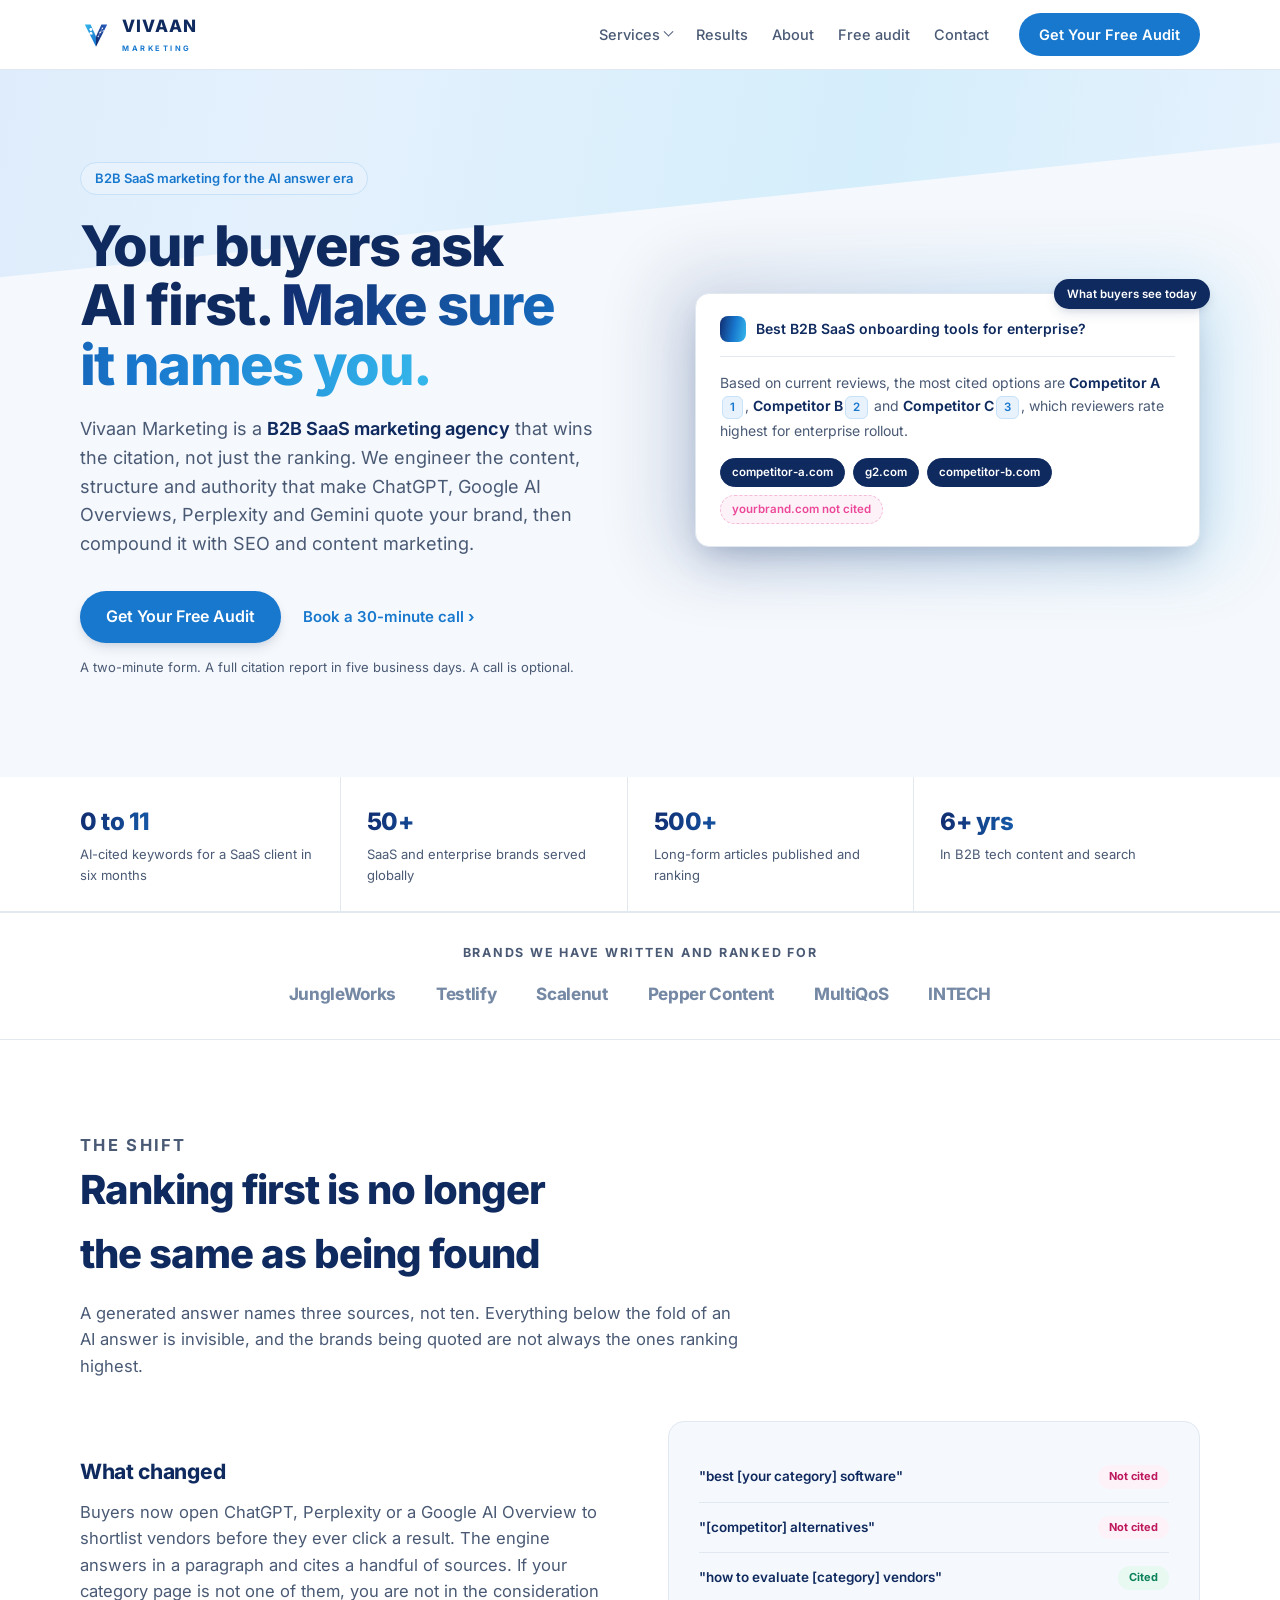
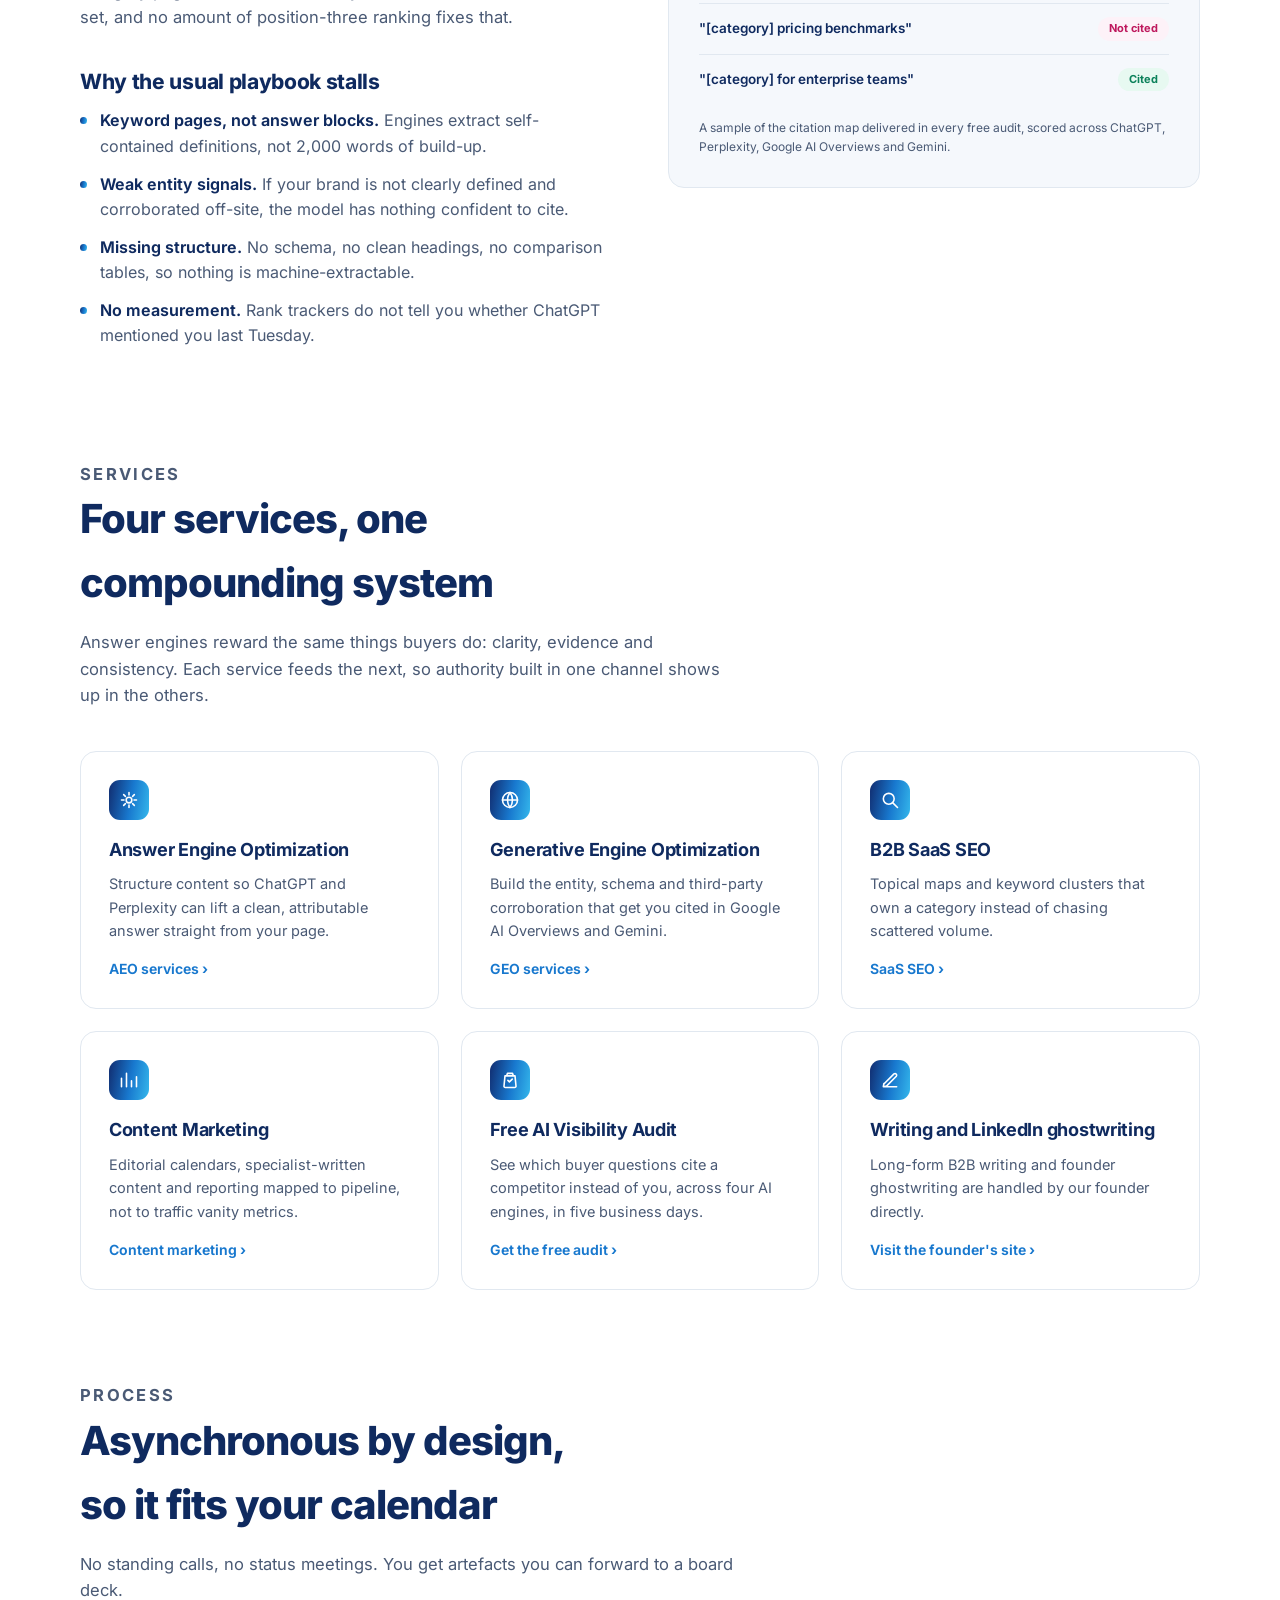
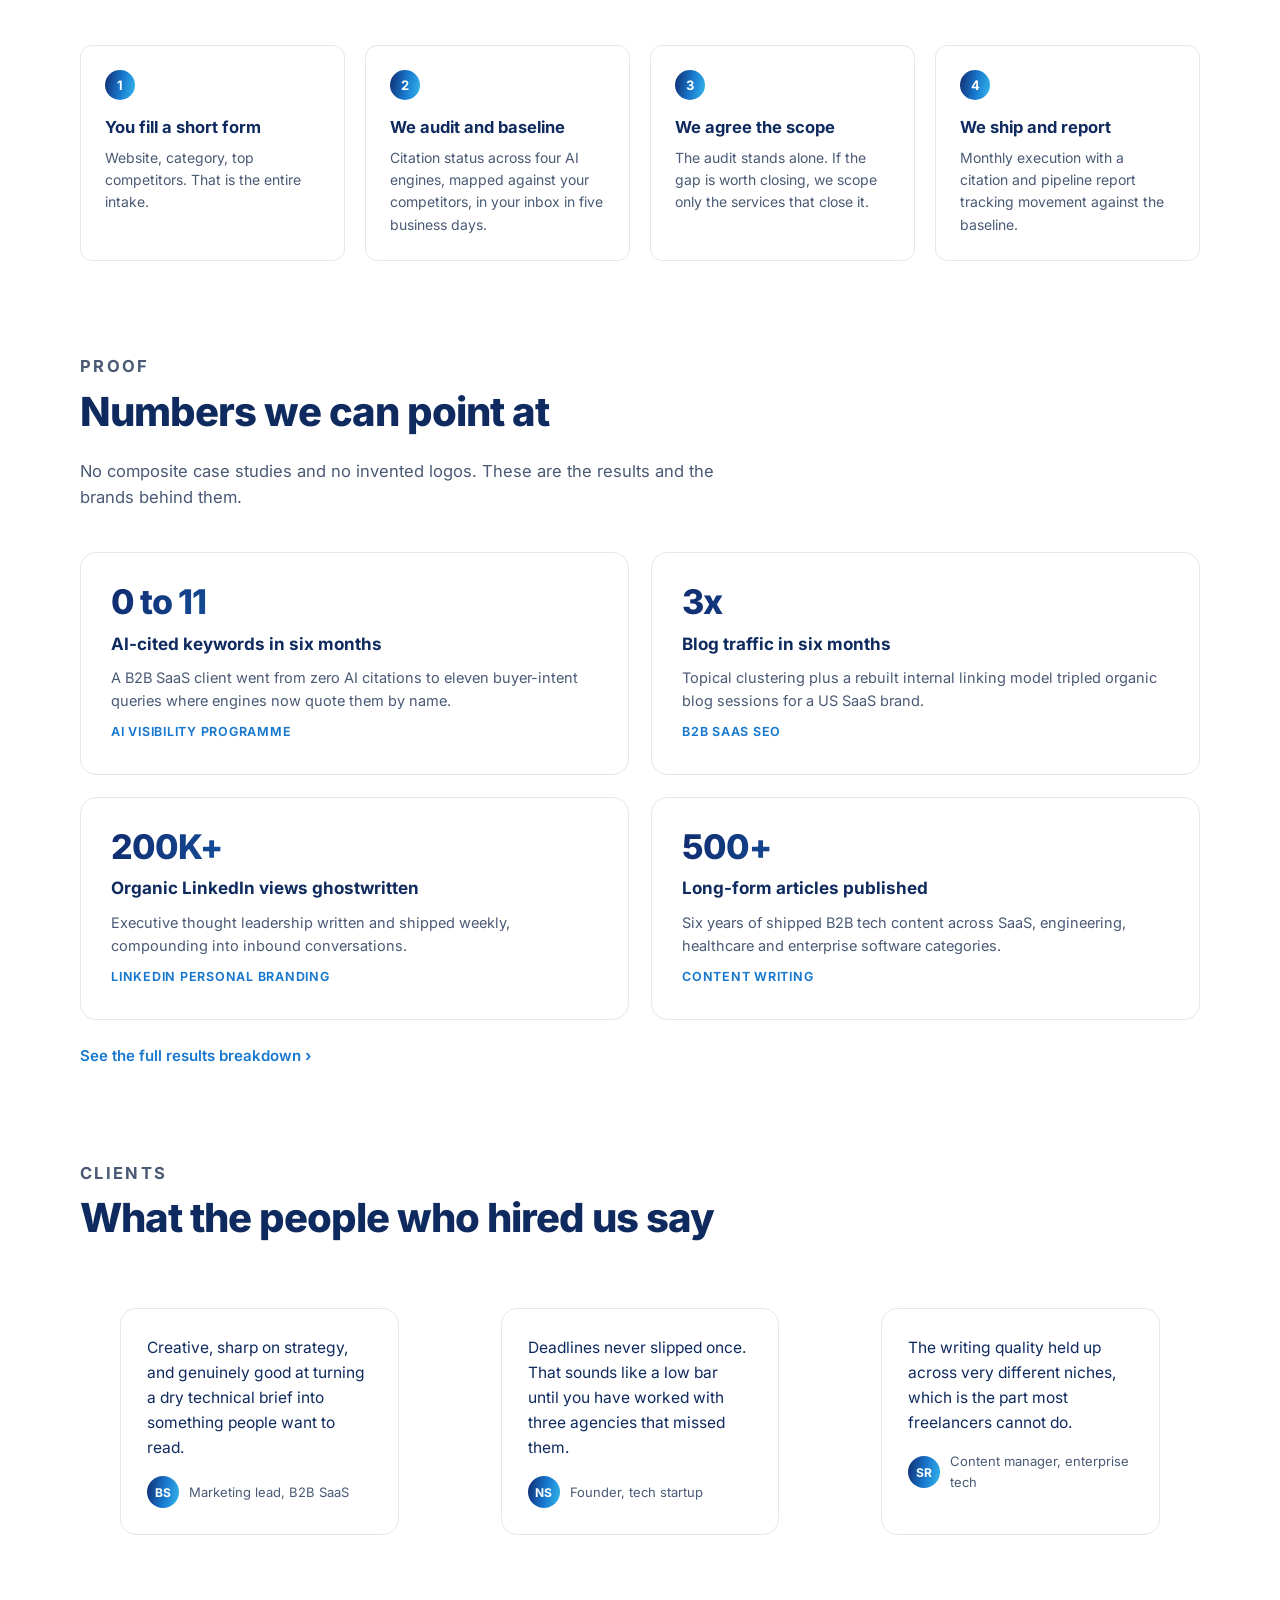
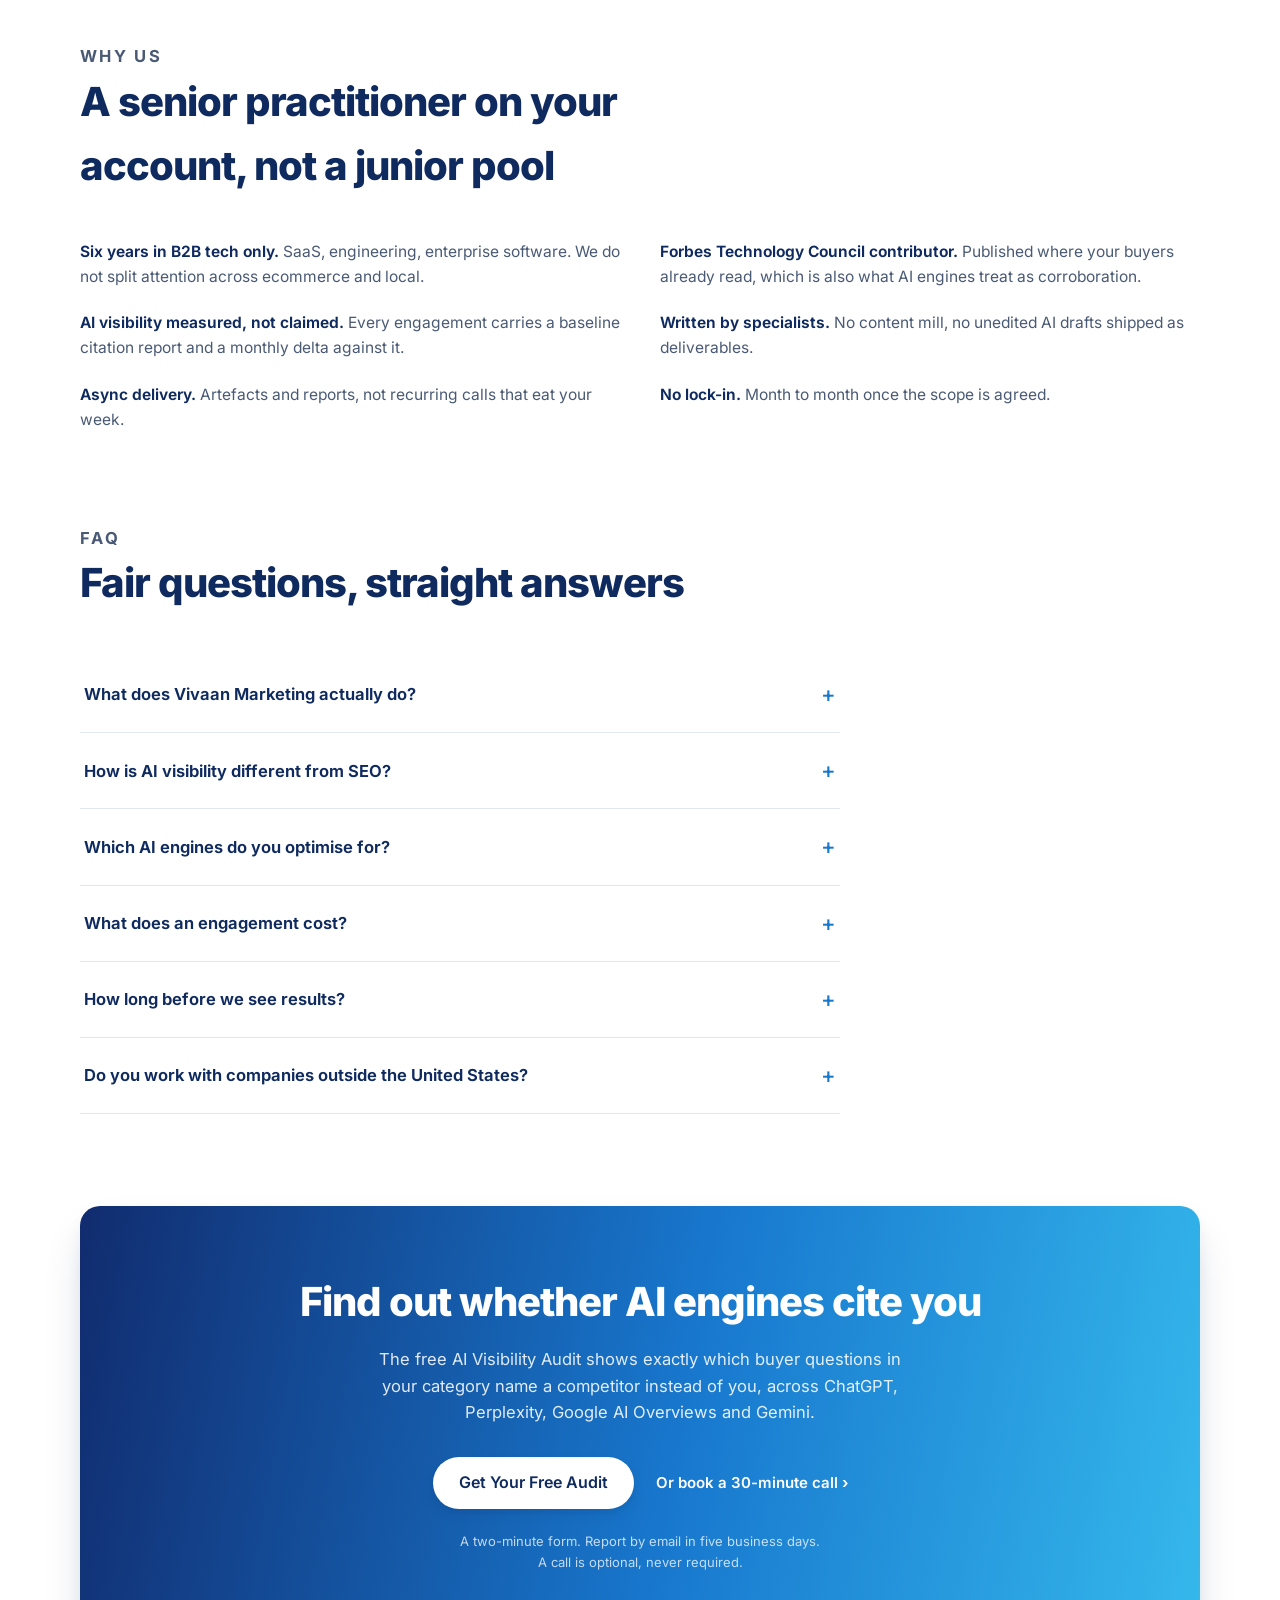
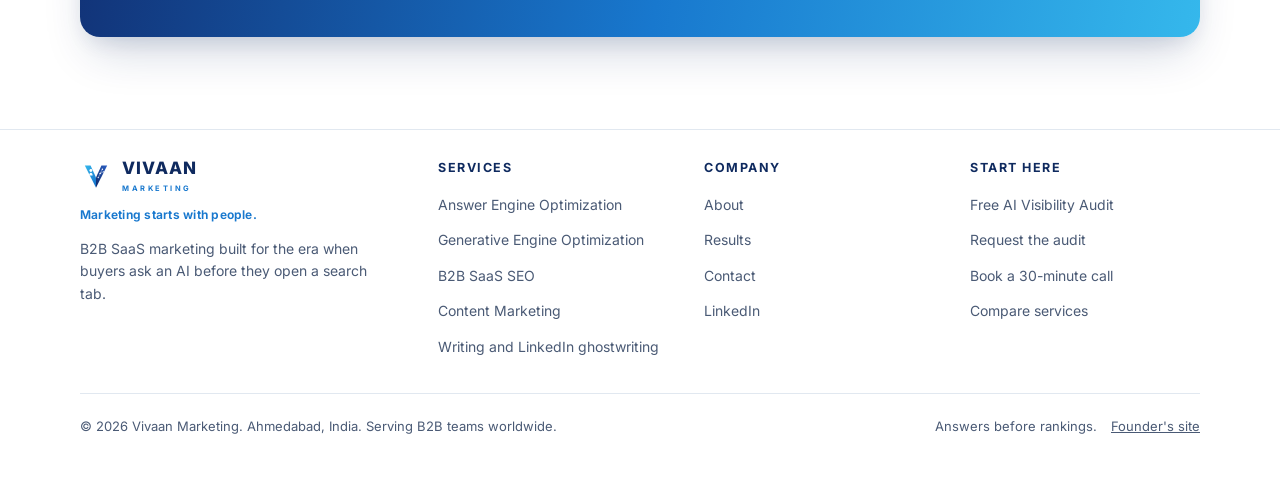
==== commit c3c88c8f: "Remove unsupported "3x average AI citation growth" claim The figure had no baseline, timeframe or na" ====
--- a/index.html
+++ b/index.html
@@ -30,7 +30,7 @@
 <body>
 <a class="skip" href="#main">Skip to content</a>
 <header class="nav"><div class="nav-inner" id="navInner"><a class="brand" href="/" aria-label="Vivaan Marketing home"><svg viewBox="0 0 200 200" width="32" height="32" aria-hidden="true" focusable="false"><defs><linearGradient id="navGradL" x1="0" y1="0" x2="0.7" y2="1"><stop offset="0" stop-color="#35B8EC"/><stop offset="1" stop-color="#1878CE"/></linearGradient><linearGradient id="navGradR" x1="1" y1="0" x2="0.2" y2="1"><stop offset="0" stop-color="#2A5FC4"/><stop offset="1" stop-color="#112C6F"/></linearGradient></defs><path d="M30 34 L66 34 L100 110 L100 174 Z" fill="url(#navGradL)"/><path d="M170 34 L134 34 L100 110 L100 174 Z" fill="url(#navGradR)"/><circle cx="68" cy="66" r="9" fill="#fff"/><path d="M57 97c0-9.4 4.9-17 11-17s11 7.6 11 17z" fill="#fff"/><g stroke="#fff" stroke-width="2.6" fill="none" stroke-linecap="round"><path d="M140 58 126 84M126 84 114 110M126 84 146 74"/></g><g fill="#fff"><circle cx="140" cy="58" r="4.6"/><circle cx="126" cy="84" r="4.6"/><circle cx="146" cy="74" r="3.4"/><circle cx="114" cy="110" r="4"/></g></svg><span><span class="word">VIVAAN</span><span class="desc">MARKETING</span></span></a><button class="nav-toggle" type="button" aria-expanded="false" aria-controls="navLinks" aria-label="Open menu" id="navToggle"><svg viewBox="0 0 24 24" aria-hidden="true"><path d="M4 7h16M4 12h16M4 17h16"/></svg></button><nav class="nav-links" id="navLinks" aria-label="Primary"><details class="has-sub"><summary>Services</summary><div class="submenu"><a href="/services/">All services<span>The full engagement map</span></a><a href="/services/answer-engine-optimization/">Answer Engine Optimization<span>Get quoted in ChatGPT and Perplexity answers</span></a><a href="/services/generative-engine-optimization/">Generative Engine Optimization<span>Win citations in Google AI Overviews and Gemini</span></a><a href="/services/b2b-saas-seo/">B2B SaaS SEO<span>Topical authority that compounds into pipeline</span></a><a href="/services/content-marketing/">Content Marketing<span>Editorial calendars tied to revenue KPIs</span></a></div></details><a href="/results/">Results</a><a href="/about/">About</a><a href="/free-ai-visibility-audit/">Free audit</a><a href="/contact/">Contact</a></nav><a class="btn" href="/free-ai-visibility-audit/#request">Get Your Free Audit</a></div></header><main id="main">
-<div class="hero"><div class="container"><div class="hero-inner"><div><p class="kicker">B2B SaaS marketing for the AI answer era</p><h1>Your buyers ask AI first. <span class="grad-text">Make sure it names you.</span></h1><p class="sub">Vivaan Marketing is a <strong>B2B SaaS marketing agency</strong> that wins the citation, not just the ranking. We engineer the content, structure and authority that make ChatGPT, Google AI Overviews, Perplexity and Gemini quote your brand, then compound it with SEO and content marketing.</p><div class="cta-row"><a class="btn big" href="/free-ai-visibility-audit/#request">Get Your Free Audit</a><a class="link-arrow" href="https://calendly.com/devmurari-sachin87/new-meeting" rel="noopener">Book a 30-minute call</a></div><p class="cta-note">A two-minute form. A full citation report in five business days. A call is optional.</p></div><div class="answer-stack"><div class="answer-glow"></div><span class="answer-tag">What buyers see today</span><div class="answer-card"><div class="q"><span class="dot"></span><span>Best B2B SaaS onboarding tools for enterprise?</span></div><div class="a">Based on current reviews, the most cited options are <strong>Competitor A</strong><span class="cite">1</span>, <strong>Competitor B</strong><span class="cite">2</span> and <strong>Competitor C</strong><span class="cite">3</span>, which reviewers rate highest for enterprise rollout.<div class="srcs"><span class="src-chip them">competitor-a.com</span><span class="src-chip them">g2.com</span><span class="src-chip them">competitor-b.com</span><span class="src-chip missing">yourbrand.com not cited</span></div></div></div></div></div></div></div><div class="stats"><div class="container"><div class="stats-inner"><div class="stat"><div class="n">3x</div><div class="d">Average growth in AI citations for clients</div></div><div class="stat"><div class="n">50+</div><div class="d">SaaS and enterprise brands served globally</div></div><div class="stat"><div class="n">500+</div><div class="d">Long-form articles published and ranking</div></div><div class="stat"><div class="n">6+ yrs</div><div class="d">In B2B tech content and search</div></div></div></div></div><div class="wall"><div class="container"><p class="lab">Brands we have written and ranked for</p><div class="wall-row"><span>JungleWorks</span><span>Testlify</span><span>Scalenut</span><span>Pepper Content</span><span>MultiQoS</span><span>INTECH</span></div></div></div><section><div class="container"><div class="sec-head"><p class="overline">The shift</p><h2>Ranking first is no longer the same as being found</h2><p>A generated answer names three sources, not ten. Everything below the fold of an AI answer is invisible, and the brands being quoted are not always the ones ranking highest.</p></div><div class="split"><div class="prose"><h3>What changed</h3><p>Buyers now open ChatGPT, Perplexity or a Google AI Overview to shortlist vendors before they ever click a result. The engine answers in a paragraph and cites a handful of sources. If your category page is not one of them, you are not in the consideration set, and no amount of position-three ranking fixes that.</p><h3>Why the usual playbook stalls</h3><ul><li><strong>Keyword pages, not answer blocks.</strong> Engines extract self-contained definitions, not 2,000 words of build-up.</li><li><strong>Weak entity signals.</strong> If your brand is not clearly defined and corroborated off-site, the model has nothing confident to cite.</li><li><strong>Missing structure.</strong> No schema, no clean headings, no comparison tables, so nothing is machine-extractable.</li><li><strong>No measurement.</strong> Rank trackers do not tell you whether ChatGPT mentioned you last Tuesday.</li></ul></div><div class="audit-visual"><div class="gap-row"><span class="kq">"best [your category] software"</span><span class="pill gap">Not cited</span></div><div class="gap-row"><span class="kq">"[competitor] alternatives"</span><span class="pill gap">Not cited</span></div><div class="gap-row"><span class="kq">"how to evaluate [category] vendors"</span><span class="pill cited">Cited</span></div><div class="gap-row"><span class="kq">"[category] pricing benchmarks"</span><span class="pill gap">Not cited</span></div><div class="gap-row"><span class="kq">"[category] for enterprise teams"</span><span class="pill cited">Cited</span></div><p class="cap">A sample of the citation map delivered in every free audit, scored across ChatGPT, Perplexity, Google AI Overviews and Gemini.</p></div></div></div></section><section id="services"><div class="container"><div class="sec-head"><p class="overline">Services</p><h2>Four services, one compounding system</h2><p>Answer engines reward the same things buyers do: clarity, evidence and consistency. Each service feeds the next, so authority built in one channel shows up in the others.</p></div><div class="cards"><a class="card" href="/services/answer-engine-optimization/"><span class="chip"><svg viewBox="0 0 24 24" aria-hidden="true" focusable="false"><path d="M12 3v3M12 18v3M3 12h3M18 12h3M5.6 5.6l2.1 2.1M16.3 16.3l2.1 2.1M18.4 5.6l-2.1 2.1M7.7 16.3l-2.1 2.1"/><circle cx="12" cy="12" r="3.4"/></svg></span><h3>Answer Engine Optimization</h3><p>Structure content so ChatGPT and Perplexity can lift a clean, attributable answer straight from your page.</p><span class="go">AEO services</span></a><a class="card" href="/services/generative-engine-optimization/"><span class="chip"><svg viewBox="0 0 24 24" aria-hidden="true" focusable="false"><circle cx="12" cy="12" r="9"/><path d="M3 12h18M12 3a15 15 0 0 1 0 18a15 15 0 0 1 0-18"/></svg></span><h3>Generative Engine Optimization</h3><p>Build the entity, schema and third-party corroboration that get you cited in Google AI Overviews and Gemini.</p><span class="go">GEO services</span></a><a class="card" href="/services/b2b-saas-seo/"><span class="chip"><svg viewBox="0 0 24 24" aria-hidden="true" focusable="false"><circle cx="10.5" cy="10.5" r="6.5"/><path d="M15.4 15.4L21 21"/></svg></span><h3>B2B SaaS SEO</h3><p>Topical maps and keyword clusters that own a category instead of chasing scattered volume.</p><span class="go">SaaS SEO</span></a><a class="card" href="/services/content-marketing/"><span class="chip"><svg viewBox="0 0 24 24" aria-hidden="true" focusable="false"><path d="M3 20V10M9 20V4M15 20v-7M21 20V8"/></svg></span><h3>Content Marketing</h3><p>Editorial calendars, specialist-written content and reporting mapped to pipeline, not to traffic vanity metrics.</p><span class="go">Content marketing</span></a><a class="card" href="/free-ai-visibility-audit/"><span class="chip"><svg viewBox="0 0 24 24" aria-hidden="true" focusable="false"><path d="M9 4h6l1 3H8l1-3zM6 7h12l1.2 12.2a1.6 1.6 0 0 1-1.6 1.8H6.4a1.6 1.6 0 0 1-1.6-1.8L6 7z"/><path d="M9.5 12.5l1.8 1.8 3.4-3.4"/></svg></span><h3>Free AI Visibility Audit</h3><p>See which buyer questions cite a competitor instead of you, across four AI engines, in five business days.</p><span class="go">Get the free audit</span></a><a class="card" href="https://sachindevmurari.com/services/content-writing.html"><span class="chip"><svg viewBox="0 0 24 24" aria-hidden="true" focusable="false"><path d="M4 20h16M5 16.5L16.8 4.7a2 2 0 0 1 2.8 2.8L7.8 19.3 4 20l.7-3.8z"/></svg></span><h3>Writing and LinkedIn ghostwriting</h3><p>Long-form B2B writing and founder ghostwriting are handled by our founder directly.</p><span class="go">Visit the founder's site</span></a></div></div></section><section><div class="container"><div class="sec-head"><p class="overline">Process</p><h2>Asynchronous by design, so it fits your calendar</h2><p>No standing calls, no status meetings. You get artefacts you can forward to a board deck.</p></div><div class="steps"><div class="step"><span class="num">1</span><h3>You fill a short form</h3><p>Website, category, top competitors. That is the entire intake.</p></div><div class="step"><span class="num">2</span><h3>We audit and baseline</h3><p>Citation status across four AI engines, mapped against your competitors, in your inbox in five business days.</p></div><div class="step"><span class="num">3</span><h3>We agree the scope</h3><p>The audit stands alone. If the gap is worth closing, we scope only the services that close it.</p></div><div class="step"><span class="num">4</span><h3>We ship and report</h3><p>Monthly execution with a citation and pipeline report tracking movement against the baseline.</p></div></div></div></section><section><div class="container"><div class="sec-head"><p class="overline">Proof</p><h2>Numbers we can point at</h2><p>No composite case studies and no invented logos. These are the results and the brands behind them.</p></div><div class="results"><div class="result"><div class="metric">0 to 11</div><h3>AI-cited keywords in six months</h3><p>A B2B SaaS client went from zero AI citations to eleven buyer-intent queries where engines now quote them by name.</p><span class="who">AI visibility programme</span></div><div class="result"><div class="metric">3x</div><h3>Blog traffic in six months</h3><p>Topical clustering plus a rebuilt internal linking model tripled organic blog sessions for a US SaaS brand.</p><span class="who">B2B SaaS SEO</span></div><div class="result"><div class="metric">200K+</div><h3>Organic LinkedIn views ghostwritten</h3><p>Executive thought leadership written and shipped weekly, compounding into inbound conversations.</p><span class="who">LinkedIn personal branding</span></div><div class="result"><div class="metric">500+</div><h3>Long-form articles published</h3><p>Six years of shipped B2B tech content across SaaS, engineering, healthcare and enterprise software categories.</p><span class="who">Content writing</span></div></div><p class="cta-note" style="margin-top:24px"><a class="link-arrow" href="/results/">See the full results breakdown</a></p></div></section><section><div class="container"><div class="sec-head"><p class="overline">Clients</p><h2>What the people who hired us say</h2></div><div class="quotes"><figure class="quote"><blockquote>Creative, sharp on strategy, and genuinely good at turning a dry technical brief into something people want to read.</blockquote><figcaption><span class="av">BS</span><span>Marketing lead, B2B SaaS</span></figcaption></figure><figure class="quote"><blockquote>Deadlines never slipped once. That sounds like a low bar until you have worked with three agencies that missed them.</blockquote><figcaption><span class="av">NS</span><span>Founder, tech startup</span></figcaption></figure><figure class="quote"><blockquote>The writing quality held up across very different niches, which is the part most freelancers cannot do.</blockquote><figcaption><span class="av">SR</span><span>Content manager, enterprise tech</span></figcaption></figure></div></div></section><section><div class="container"><div class="sec-head"><p class="overline">Why us</p><h2>A senior practitioner on your account, not a junior pool</h2></div><ul class="why-list"><li><span><strong>Six years in B2B tech only.</strong> SaaS, engineering, enterprise software. We do not split attention across ecommerce and local.</span></li><li><span><strong>Forbes Technology Council contributor.</strong> Published where your buyers already read, which is also what AI engines treat as corroboration.</span></li><li><span><strong>AI visibility measured, not claimed.</strong> Every engagement carries a baseline citation report and a monthly delta against it.</span></li><li><span><strong>Written by specialists.</strong> No content mill, no unedited AI drafts shipped as deliverables.</span></li><li><span><strong>Async delivery.</strong> Artefacts and reports, not recurring calls that eat your week.</span></li><li><span><strong>No lock-in.</strong> Month to month once the scope is agreed.</span></li></ul></div></section><section><div class="container"><div class="sec-head"><p class="overline">FAQ</p><h2>Fair questions, straight answers</h2></div><div class="faq"><details><summary>What does Vivaan Marketing actually do?</summary><div class="ans">We are a B2B SaaS marketing agency that makes brands visible in AI answers and in search. Six services sit under one strategy: answer engine optimization, generative engine optimization, B2B SaaS SEO, content writing, content marketing, and LinkedIn personal branding. Most clients start with a free AI Visibility Audit and move to a monthly programme.</div></details><details><summary>How is AI visibility different from SEO?</summary><div class="ans">SEO earns a position in a list of ten blue links. AI visibility earns a mention inside a single generated answer, where there is no list and usually three to five sources. The mechanics differ: AI engines favour clearly defined entities, extractable answer blocks, structured data, and corroboration across third-party sources. Ranking first on Google does not guarantee a citation in ChatGPT.</div></details><details><summary>Which AI engines do you optimise for?</summary><div class="ans">Monthly programmes track six: ChatGPT and its search mode, Google AI Overviews and AI Mode, Perplexity, Google Gemini, Claude, and Microsoft Copilot. The free audit covers the four that carry most B2B buyer research (ChatGPT, Perplexity, Google AI Overviews and Gemini). These systems draw on overlapping but distinct source pools, so we track each separately rather than assuming one score covers all of them.</div></details><details><summary>What does an engagement cost?</summary><div class="ans">The AI Visibility Audit is free. Monthly programmes typically run between 2,000 and 6,000 US dollars depending on how many of the four services are in scope and the publishing volume. There is no long lock-in, and pricing is agreed in writing before anything starts.</div></details><details><summary>How long before we see results?</summary><div class="ans">Technical and schema fixes can change AI citation behaviour within four to eight weeks because engines re-crawl frequently. Organic search movement is slower, usually three to six months for a competitive B2B category. Our published benchmark is one client moving from zero to eleven AI-cited keywords in six months.</div></details><details><summary>Do you work with companies outside the United States?</summary><div class="ans">Yes. We are based in Ahmedabad, India and work with B2B teams across the United States, United Kingdom, Canada, Australia and India. Delivery is asynchronous by default, which is why time zones have never been the constraint.</div></details></div></div></section><div class="cta"><div class="container"><div class="cta-panel"><h2>Find out whether AI engines cite you</h2><p>The free AI Visibility Audit shows exactly which buyer questions in your category name a competitor instead of you, across ChatGPT, Perplexity, Google AI Overviews and Gemini.</p><div class="cta-row"><a class="btn big on-grad" href="/free-ai-visibility-audit/#request">Get Your Free Audit</a><a class="link-arrow on-grad" href="https://calendly.com/devmurari-sachin87/new-meeting" rel="noopener">Or book a 30-minute call</a></div><p class="fine">A two-minute form. Report by email in five business days. A call is optional, never required.</p></div></div></div>
+<div class="hero"><div class="container"><div class="hero-inner"><div><p class="kicker">B2B SaaS marketing for the AI answer era</p><h1>Your buyers ask AI first. <span class="grad-text">Make sure it names you.</span></h1><p class="sub">Vivaan Marketing is a <strong>B2B SaaS marketing agency</strong> that wins the citation, not just the ranking. We engineer the content, structure and authority that make ChatGPT, Google AI Overviews, Perplexity and Gemini quote your brand, then compound it with SEO and content marketing.</p><div class="cta-row"><a class="btn big" href="/free-ai-visibility-audit/#request">Get Your Free Audit</a><a class="link-arrow" href="https://calendly.com/devmurari-sachin87/new-meeting" rel="noopener">Book a 30-minute call</a></div><p class="cta-note">A two-minute form. A full citation report in five business days. A call is optional.</p></div><div class="answer-stack"><div class="answer-glow"></div><span class="answer-tag">What buyers see today</span><div class="answer-card"><div class="q"><span class="dot"></span><span>Best B2B SaaS onboarding tools for enterprise?</span></div><div class="a">Based on current reviews, the most cited options are <strong>Competitor A</strong><span class="cite">1</span>, <strong>Competitor B</strong><span class="cite">2</span> and <strong>Competitor C</strong><span class="cite">3</span>, which reviewers rate highest for enterprise rollout.<div class="srcs"><span class="src-chip them">competitor-a.com</span><span class="src-chip them">g2.com</span><span class="src-chip them">competitor-b.com</span><span class="src-chip missing">yourbrand.com not cited</span></div></div></div></div></div></div></div><div class="stats"><div class="container"><div class="stats-inner"><div class="stat"><div class="n">0 to 11</div><div class="d">AI-cited keywords for a SaaS client in six months</div></div><div class="stat"><div class="n">50+</div><div class="d">SaaS and enterprise brands served globally</div></div><div class="stat"><div class="n">500+</div><div class="d">Long-form articles published and ranking</div></div><div class="stat"><div class="n">6+ yrs</div><div class="d">In B2B tech content and search</div></div></div></div></div><div class="wall"><div class="container"><p class="lab">Brands we have written and ranked for</p><div class="wall-row"><span>JungleWorks</span><span>Testlify</span><span>Scalenut</span><span>Pepper Content</span><span>MultiQoS</span><span>INTECH</span></div></div></div><section><div class="container"><div class="sec-head"><p class="overline">The shift</p><h2>Ranking first is no longer the same as being found</h2><p>A generated answer names three sources, not ten. Everything below the fold of an AI answer is invisible, and the brands being quoted are not always the ones ranking highest.</p></div><div class="split"><div class="prose"><h3>What changed</h3><p>Buyers now open ChatGPT, Perplexity or a Google AI Overview to shortlist vendors before they ever click a result. The engine answers in a paragraph and cites a handful of sources. If your category page is not one of them, you are not in the consideration set, and no amount of position-three ranking fixes that.</p><h3>Why the usual playbook stalls</h3><ul><li><strong>Keyword pages, not answer blocks.</strong> Engines extract self-contained definitions, not 2,000 words of build-up.</li><li><strong>Weak entity signals.</strong> If your brand is not clearly defined and corroborated off-site, the model has nothing confident to cite.</li><li><strong>Missing structure.</strong> No schema, no clean headings, no comparison tables, so nothing is machine-extractable.</li><li><strong>No measurement.</strong> Rank trackers do not tell you whether ChatGPT mentioned you last Tuesday.</li></ul></div><div class="audit-visual"><div class="gap-row"><span class="kq">"best [your category] software"</span><span class="pill gap">Not cited</span></div><div class="gap-row"><span class="kq">"[competitor] alternatives"</span><span class="pill gap">Not cited</span></div><div class="gap-row"><span class="kq">"how to evaluate [category] vendors"</span><span class="pill cited">Cited</span></div><div class="gap-row"><span class="kq">"[category] pricing benchmarks"</span><span class="pill gap">Not cited</span></div><div class="gap-row"><span class="kq">"[category] for enterprise teams"</span><span class="pill cited">Cited</span></div><p class="cap">A sample of the citation map delivered in every free audit, scored across ChatGPT, Perplexity, Google AI Overviews and Gemini.</p></div></div></div></section><section id="services"><div class="container"><div class="sec-head"><p class="overline">Services</p><h2>Four services, one compounding system</h2><p>Answer engines reward the same things buyers do: clarity, evidence and consistency. Each service feeds the next, so authority built in one channel shows up in the others.</p></div><div class="cards"><a class="card" href="/services/answer-engine-optimization/"><span class="chip"><svg viewBox="0 0 24 24" aria-hidden="true" focusable="false"><path d="M12 3v3M12 18v3M3 12h3M18 12h3M5.6 5.6l2.1 2.1M16.3 16.3l2.1 2.1M18.4 5.6l-2.1 2.1M7.7 16.3l-2.1 2.1"/><circle cx="12" cy="12" r="3.4"/></svg></span><h3>Answer Engine Optimization</h3><p>Structure content so ChatGPT and Perplexity can lift a clean, attributable answer straight from your page.</p><span class="go">AEO services</span></a><a class="card" href="/services/generative-engine-optimization/"><span class="chip"><svg viewBox="0 0 24 24" aria-hidden="true" focusable="false"><circle cx="12" cy="12" r="9"/><path d="M3 12h18M12 3a15 15 0 0 1 0 18a15 15 0 0 1 0-18"/></svg></span><h3>Generative Engine Optimization</h3><p>Build the entity, schema and third-party corroboration that get you cited in Google AI Overviews and Gemini.</p><span class="go">GEO services</span></a><a class="card" href="/services/b2b-saas-seo/"><span class="chip"><svg viewBox="0 0 24 24" aria-hidden="true" focusable="false"><circle cx="10.5" cy="10.5" r="6.5"/><path d="M15.4 15.4L21 21"/></svg></span><h3>B2B SaaS SEO</h3><p>Topical maps and keyword clusters that own a category instead of chasing scattered volume.</p><span class="go">SaaS SEO</span></a><a class="card" href="/services/content-marketing/"><span class="chip"><svg viewBox="0 0 24 24" aria-hidden="true" focusable="false"><path d="M3 20V10M9 20V4M15 20v-7M21 20V8"/></svg></span><h3>Content Marketing</h3><p>Editorial calendars, specialist-written content and reporting mapped to pipeline, not to traffic vanity metrics.</p><span class="go">Content marketing</span></a><a class="card" href="/free-ai-visibility-audit/"><span class="chip"><svg viewBox="0 0 24 24" aria-hidden="true" focusable="false"><path d="M9 4h6l1 3H8l1-3zM6 7h12l1.2 12.2a1.6 1.6 0 0 1-1.6 1.8H6.4a1.6 1.6 0 0 1-1.6-1.8L6 7z"/><path d="M9.5 12.5l1.8 1.8 3.4-3.4"/></svg></span><h3>Free AI Visibility Audit</h3><p>See which buyer questions cite a competitor instead of you, across four AI engines, in five business days.</p><span class="go">Get the free audit</span></a><a class="card" href="https://sachindevmurari.com/services/content-writing.html"><span class="chip"><svg viewBox="0 0 24 24" aria-hidden="true" focusable="false"><path d="M4 20h16M5 16.5L16.8 4.7a2 2 0 0 1 2.8 2.8L7.8 19.3 4 20l.7-3.8z"/></svg></span><h3>Writing and LinkedIn ghostwriting</h3><p>Long-form B2B writing and founder ghostwriting are handled by our founder directly.</p><span class="go">Visit the founder's site</span></a></div></div></section><section><div class="container"><div class="sec-head"><p class="overline">Process</p><h2>Asynchronous by design, so it fits your calendar</h2><p>No standing calls, no status meetings. You get artefacts you can forward to a board deck.</p></div><div class="steps"><div class="step"><span class="num">1</span><h3>You fill a short form</h3><p>Website, category, top competitors. That is the entire intake.</p></div><div class="step"><span class="num">2</span><h3>We audit and baseline</h3><p>Citation status across four AI engines, mapped against your competitors, in your inbox in five business days.</p></div><div class="step"><span class="num">3</span><h3>We agree the scope</h3><p>The audit stands alone. If the gap is worth closing, we scope only the services that close it.</p></div><div class="step"><span class="num">4</span><h3>We ship and report</h3><p>Monthly execution with a citation and pipeline report tracking movement against the baseline.</p></div></div></div></section><section><div class="container"><div class="sec-head"><p class="overline">Proof</p><h2>Numbers we can point at</h2><p>No composite case studies and no invented logos. These are the results and the brands behind them.</p></div><div class="results"><div class="result"><div class="metric">0 to 11</div><h3>AI-cited keywords in six months</h3><p>A B2B SaaS client went from zero AI citations to eleven buyer-intent queries where engines now quote them by name.</p><span class="who">AI visibility programme</span></div><div class="result"><div class="metric">3x</div><h3>Blog traffic in six months</h3><p>Topical clustering plus a rebuilt internal linking model tripled organic blog sessions for a US SaaS brand.</p><span class="who">B2B SaaS SEO</span></div><div class="result"><div class="metric">200K+</div><h3>Organic LinkedIn views ghostwritten</h3><p>Executive thought leadership written and shipped weekly, compounding into inbound conversations.</p><span class="who">LinkedIn personal branding</span></div><div class="result"><div class="metric">500+</div><h3>Long-form articles published</h3><p>Six years of shipped B2B tech content across SaaS, engineering, healthcare and enterprise software categories.</p><span class="who">Content writing</span></div></div><p class="cta-note" style="margin-top:24px"><a class="link-arrow" href="/results/">See the full results breakdown</a></p></div></section><section><div class="container"><div class="sec-head"><p class="overline">Clients</p><h2>What the people who hired us say</h2></div><div class="quotes"><figure class="quote"><blockquote>Creative, sharp on strategy, and genuinely good at turning a dry technical brief into something people want to read.</blockquote><figcaption><span class="av">BS</span><span>Marketing lead, B2B SaaS</span></figcaption></figure><figure class="quote"><blockquote>Deadlines never slipped once. That sounds like a low bar until you have worked with three agencies that missed them.</blockquote><figcaption><span class="av">NS</span><span>Founder, tech startup</span></figcaption></figure><figure class="quote"><blockquote>The writing quality held up across very different niches, which is the part most freelancers cannot do.</blockquote><figcaption><span class="av">SR</span><span>Content manager, enterprise tech</span></figcaption></figure></div></div></section><section><div class="container"><div class="sec-head"><p class="overline">Why us</p><h2>A senior practitioner on your account, not a junior pool</h2></div><ul class="why-list"><li><span><strong>Six years in B2B tech only.</strong> SaaS, engineering, enterprise software. We do not split attention across ecommerce and local.</span></li><li><span><strong>Forbes Technology Council contributor.</strong> Published where your buyers already read, which is also what AI engines treat as corroboration.</span></li><li><span><strong>AI visibility measured, not claimed.</strong> Every engagement carries a baseline citation report and a monthly delta against it.</span></li><li><span><strong>Written by specialists.</strong> No content mill, no unedited AI drafts shipped as deliverables.</span></li><li><span><strong>Async delivery.</strong> Artefacts and reports, not recurring calls that eat your week.</span></li><li><span><strong>No lock-in.</strong> Month to month once the scope is agreed.</span></li></ul></div></section><section><div class="container"><div class="sec-head"><p class="overline">FAQ</p><h2>Fair questions, straight answers</h2></div><div class="faq"><details><summary>What does Vivaan Marketing actually do?</summary><div class="ans">We are a B2B SaaS marketing agency that makes brands visible in AI answers and in search. Six services sit under one strategy: answer engine optimization, generative engine optimization, B2B SaaS SEO, content writing, content marketing, and LinkedIn personal branding. Most clients start with a free AI Visibility Audit and move to a monthly programme.</div></details><details><summary>How is AI visibility different from SEO?</summary><div class="ans">SEO earns a position in a list of ten blue links. AI visibility earns a mention inside a single generated answer, where there is no list and usually three to five sources. The mechanics differ: AI engines favour clearly defined entities, extractable answer blocks, structured data, and corroboration across third-party sources. Ranking first on Google does not guarantee a citation in ChatGPT.</div></details><details><summary>Which AI engines do you optimise for?</summary><div class="ans">Monthly programmes track six: ChatGPT and its search mode, Google AI Overviews and AI Mode, Perplexity, Google Gemini, Claude, and Microsoft Copilot. The free audit covers the four that carry most B2B buyer research (ChatGPT, Perplexity, Google AI Overviews and Gemini). These systems draw on overlapping but distinct source pools, so we track each separately rather than assuming one score covers all of them.</div></details><details><summary>What does an engagement cost?</summary><div class="ans">The AI Visibility Audit is free. Monthly programmes typically run between 2,000 and 6,000 US dollars depending on how many of the four services are in scope and the publishing volume. There is no long lock-in, and pricing is agreed in writing before anything starts.</div></details><details><summary>How long before we see results?</summary><div class="ans">Technical and schema fixes can change AI citation behaviour within four to eight weeks because engines re-crawl frequently. Organic search movement is slower, usually three to six months for a competitive B2B category. Our published benchmark is one client moving from zero to eleven AI-cited keywords in six months.</div></details><details><summary>Do you work with companies outside the United States?</summary><div class="ans">Yes. We are based in Ahmedabad, India and work with B2B teams across the United States, United Kingdom, Canada, Australia and India. Delivery is asynchronous by default, which is why time zones have never been the constraint.</div></details></div></div></section><div class="cta"><div class="container"><div class="cta-panel"><h2>Find out whether AI engines cite you</h2><p>The free AI Visibility Audit shows exactly which buyer questions in your category name a competitor instead of you, across ChatGPT, Perplexity, Google AI Overviews and Gemini.</p><div class="cta-row"><a class="btn big on-grad" href="/free-ai-visibility-audit/#request">Get Your Free Audit</a><a class="link-arrow on-grad" href="https://calendly.com/devmurari-sachin87/new-meeting" rel="noopener">Or book a 30-minute call</a></div><p class="fine">A two-minute form. Report by email in five business days. A call is optional, never required.</p></div></div></div>
 </main>
 <footer><div class="container"><div class="foot-grid"><div><a class="brand" href="/" aria-label="Vivaan Marketing home"><svg viewBox="0 0 200 200" width="32" height="32" aria-hidden="true" focusable="false"><defs><linearGradient id="footGradL" x1="0" y1="0" x2="0.7" y2="1"><stop offset="0" stop-color="#35B8EC"/><stop offset="1" stop-color="#1878CE"/></linearGradient><linearGradient id="footGradR" x1="1" y1="0" x2="0.2" y2="1"><stop offset="0" stop-color="#2A5FC4"/><stop offset="1" stop-color="#112C6F"/></linearGradient></defs><path d="M30 34 L66 34 L100 110 L100 174 Z" fill="url(#footGradL)"/><path d="M170 34 L134 34 L100 110 L100 174 Z" fill="url(#footGradR)"/><circle cx="68" cy="66" r="9" fill="#fff"/><path d="M57 97c0-9.4 4.9-17 11-17s11 7.6 11 17z" fill="#fff"/><g stroke="#fff" stroke-width="2.6" fill="none" stroke-linecap="round"><path d="M140 58 126 84M126 84 114 110M126 84 146 74"/></g><g fill="#fff"><circle cx="140" cy="58" r="4.6"/><circle cx="126" cy="84" r="4.6"/><circle cx="146" cy="74" r="3.4"/><circle cx="114" cy="110" r="4"/></g></svg><span><span class="word">VIVAAN</span><span class="desc">MARKETING</span></span></a><p class="foot-tag">Marketing starts with people.</p><p class="foot-blurb">B2B SaaS marketing built for the era when buyers ask an AI before they open a search tab.</p></div><div><h4>Services</h4><ul><li><a href="/services/answer-engine-optimization/">Answer Engine Optimization</a></li><li><a href="/services/generative-engine-optimization/">Generative Engine Optimization</a></li><li><a href="/services/b2b-saas-seo/">B2B SaaS SEO</a></li><li><a href="/services/content-marketing/">Content Marketing</a></li><li><a href="https://sachindevmurari.com/services/content-writing.html" rel="noopener">Writing and LinkedIn ghostwriting</a></li></ul></div><div><h4>Company</h4><ul><li><a href="/about/">About</a></li><li><a href="/results/">Results</a></li><li><a href="/contact/">Contact</a></li><li><a href="https://www.linkedin.com/in/vivaan-martech-868863165/" rel="me noopener">LinkedIn</a></li></ul></div><div><h4>Start here</h4><ul><li><a href="/free-ai-visibility-audit/">Free AI Visibility Audit</a></li><li><a href="/free-ai-visibility-audit/#request">Request the audit</a></li><li><a href="https://calendly.com/devmurari-sachin87/new-meeting" rel="noopener">Book a 30-minute call</a></li><li><a href="/services/">Compare services</a></li></ul></div></div><div class="foot-bar"><div class="foot-inner"><span>&copy; 2026 Vivaan Marketing. Ahmedabad, India. Serving B2B teams worldwide.</span><span class="spacer"></span><span>Answers before rankings.</span><span><a href="https://sachindevmurari.com/" rel="noopener">Founder's site</a></span></div></div></div></footer>
 <script>(function(){var t=document.getElementById("navToggle"),n=document.getElementById("navInner");t.addEventListener("click",function(){var o=n.classList.toggle("open");t.setAttribute("aria-expanded",o?"true":"false");t.setAttribute("aria-label",o?"Close menu":"Open menu");});})();</script>
